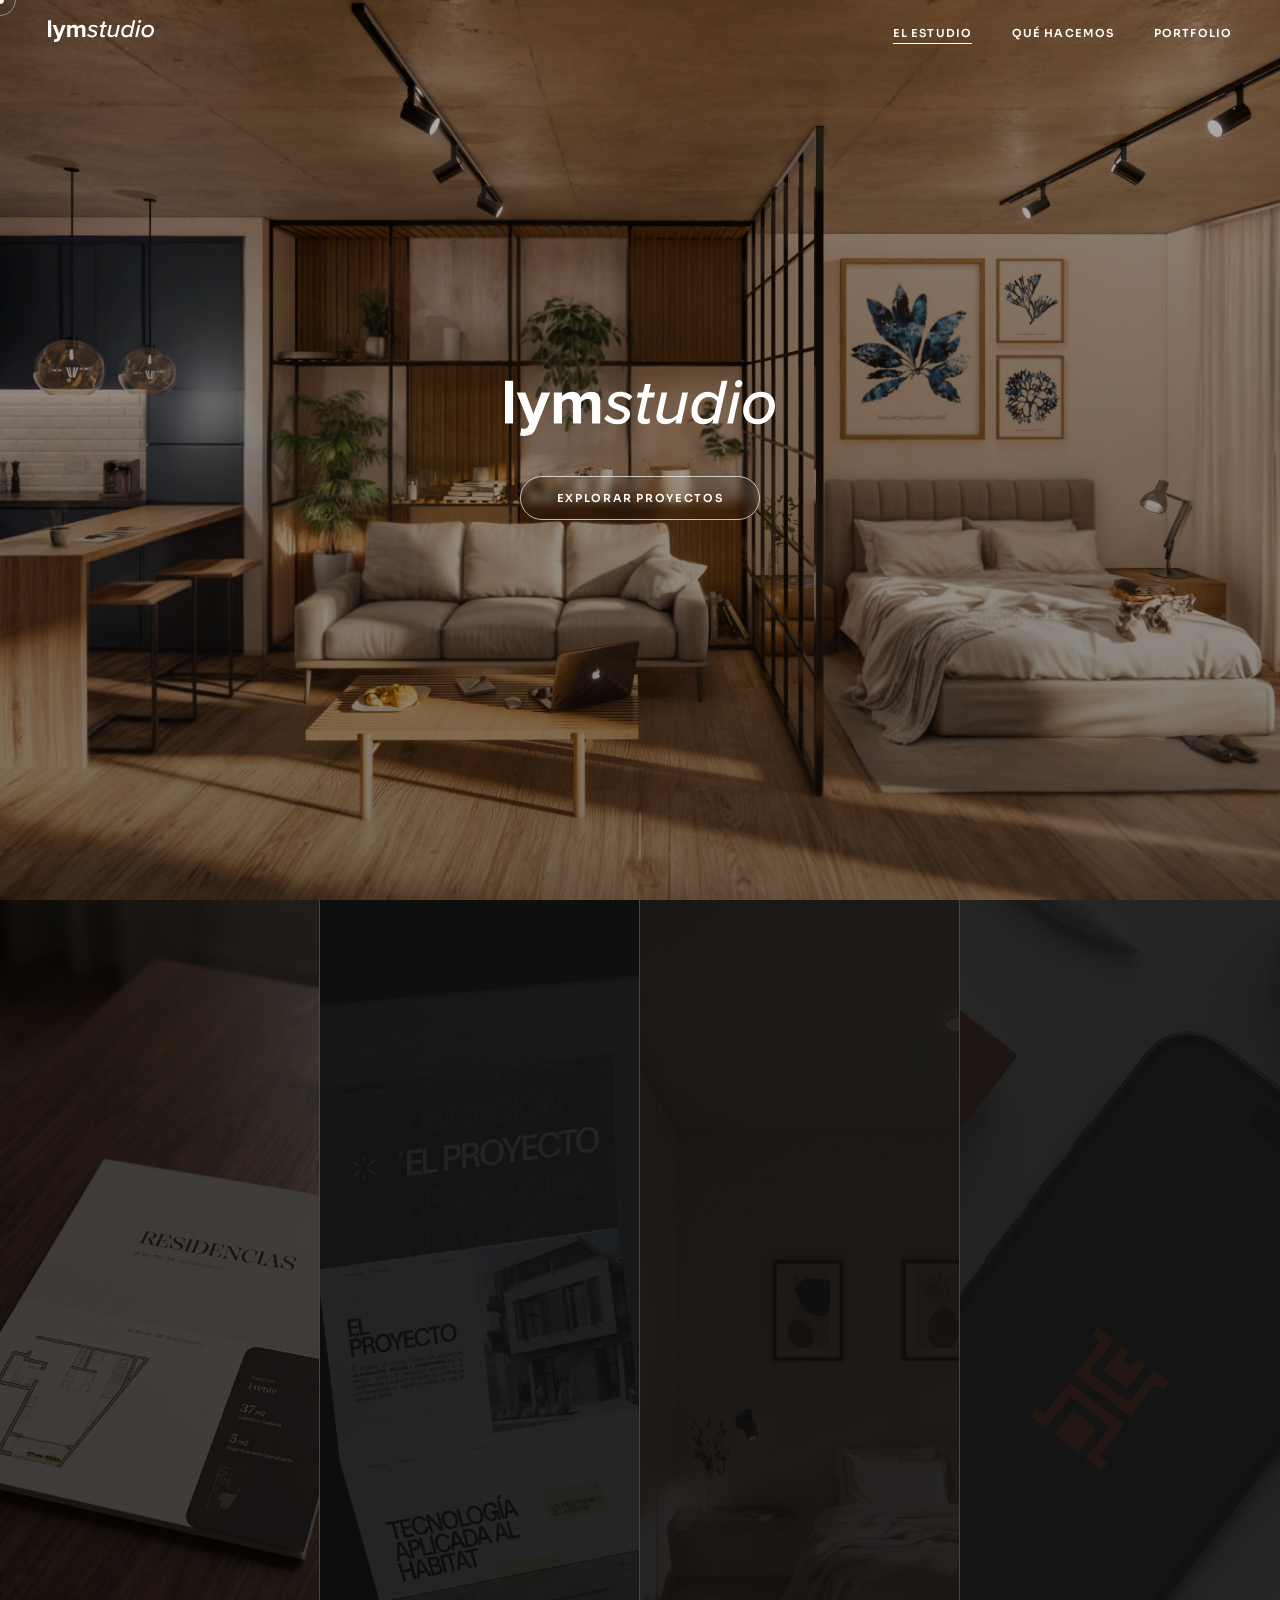
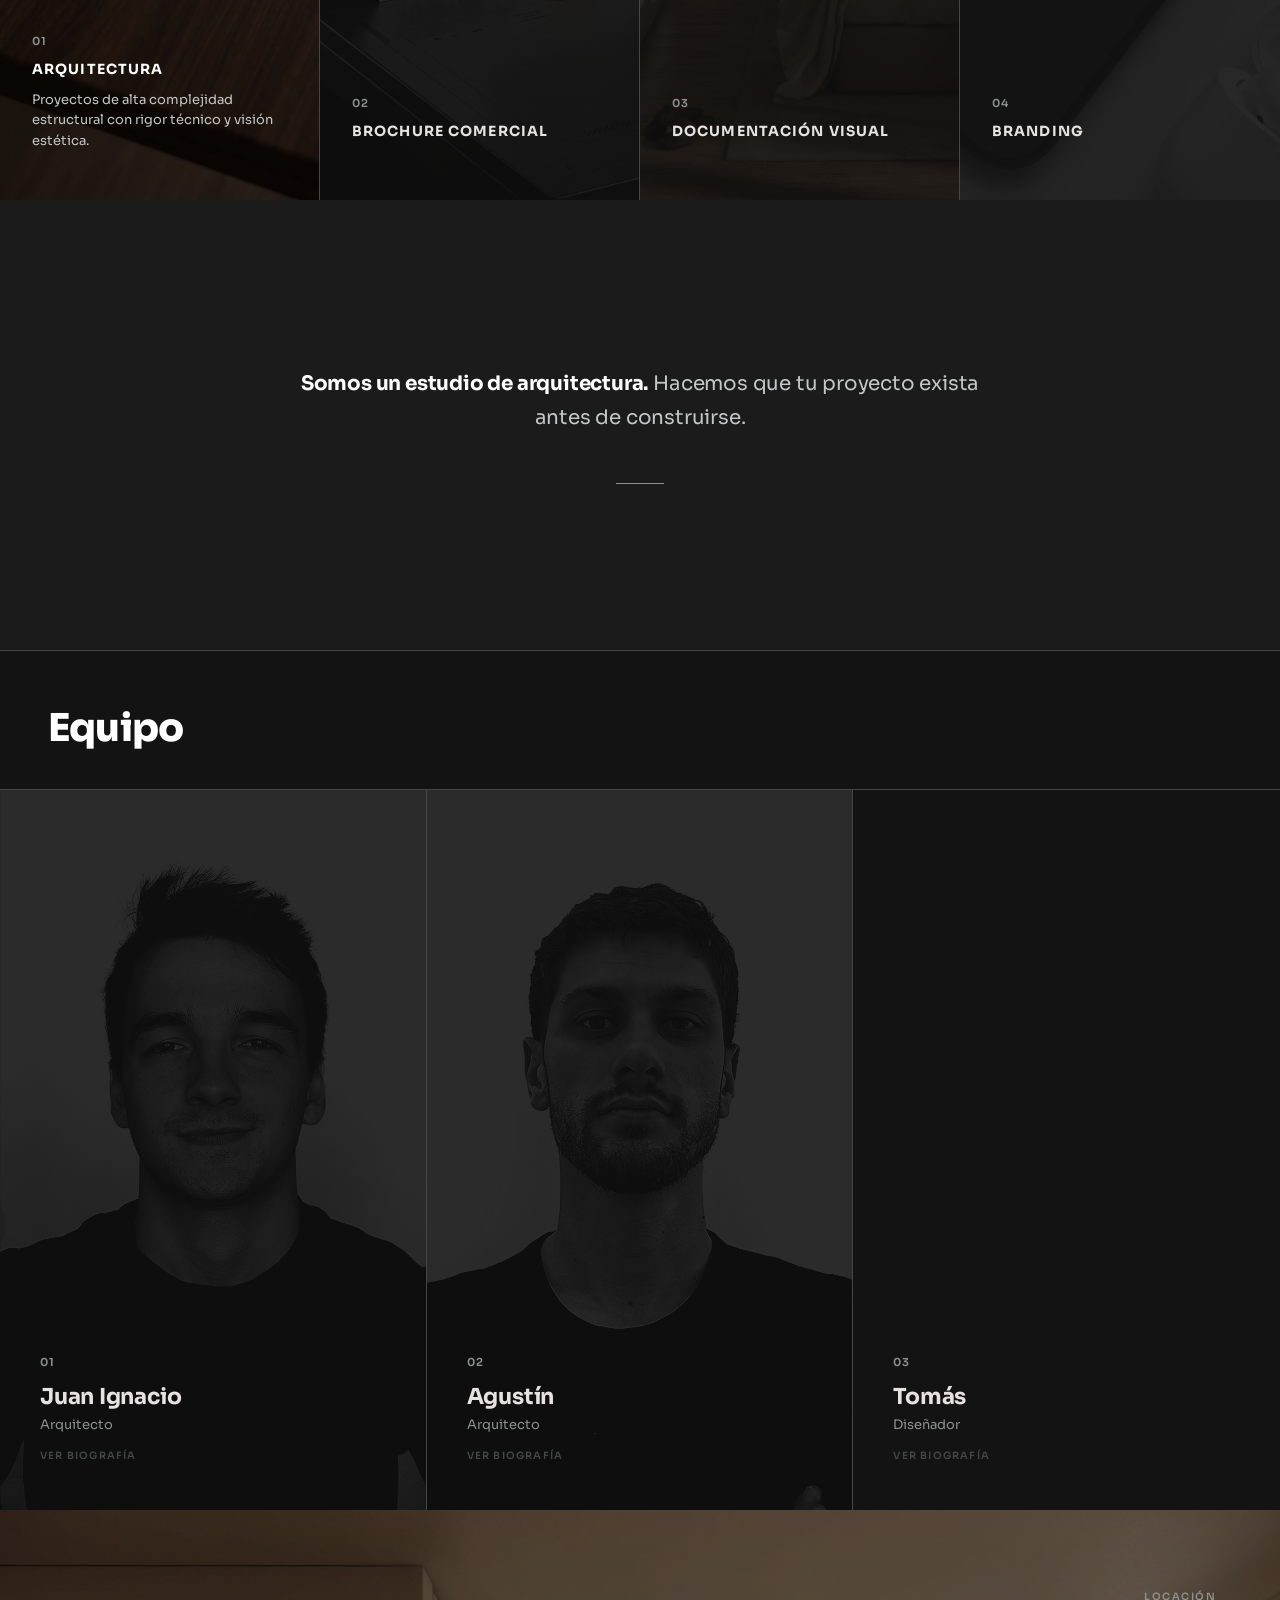
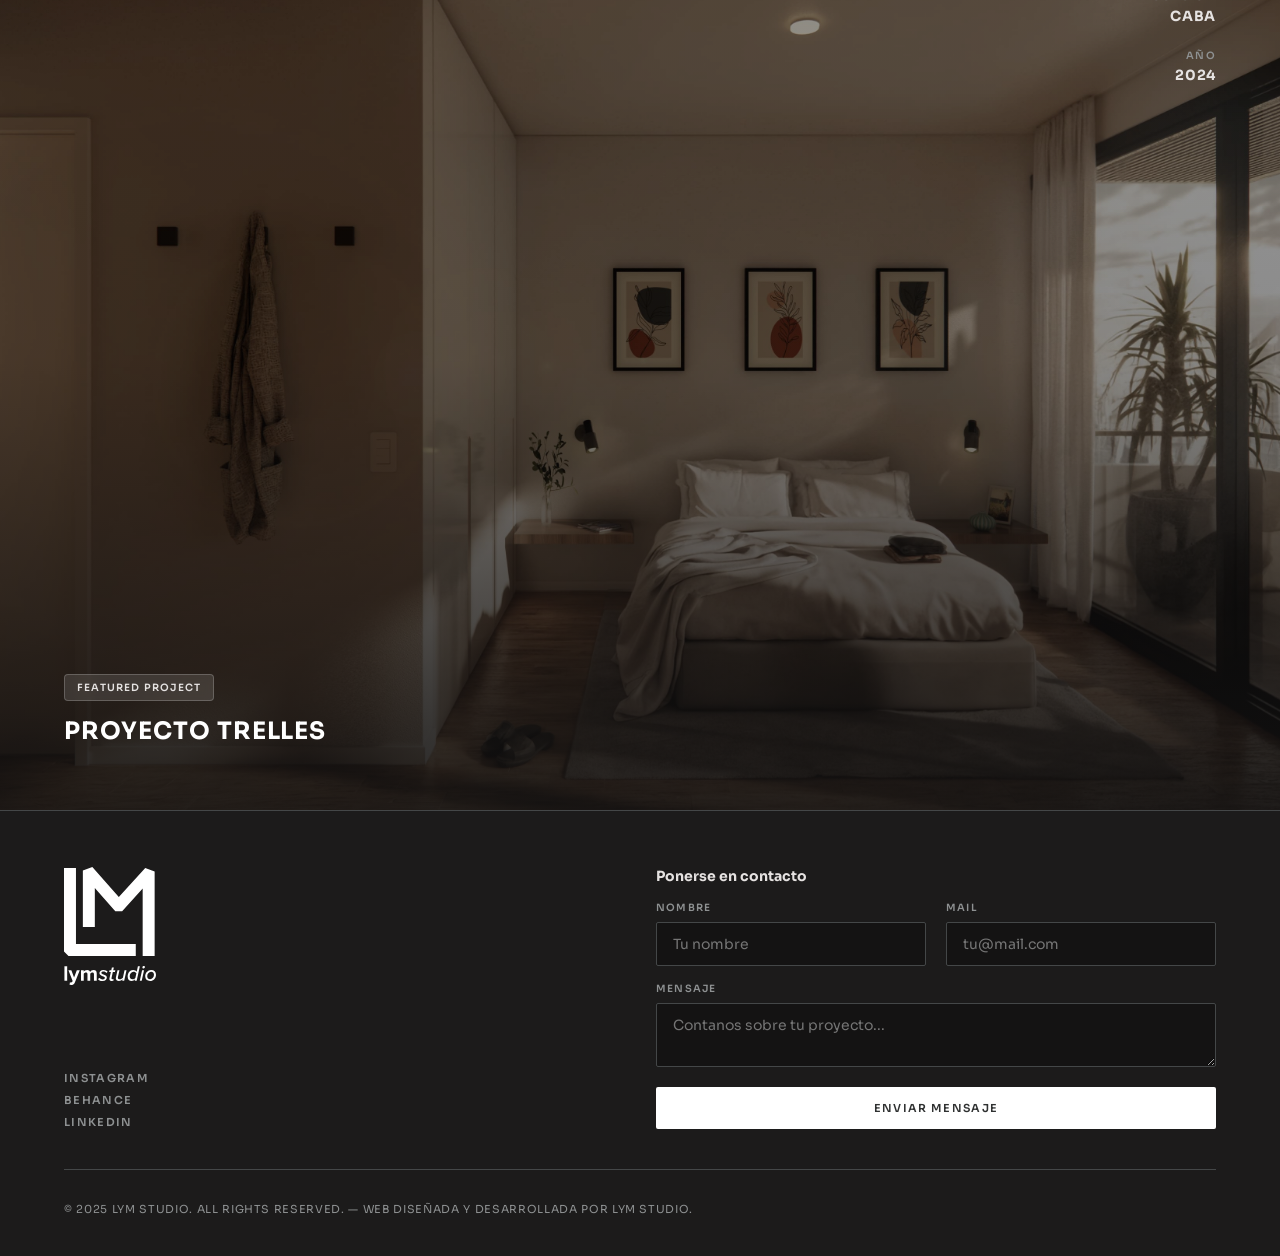
==== index.html @ ad41fbe5 "Update project naming, copy, and footer layout - Rename project slugs to match final names: nordelta" ====
<!DOCTYPE html>
<html lang="es">
<head>
<meta charset="UTF-8">
<meta name="viewport" content="width=device-width, initial-scale=1.0">
<title>STUDIO — Arquitectura con Precisión Técnica</title>
<link rel="preconnect" href="https://fonts.googleapis.com">
<link rel="preconnect" href="https://fonts.gstatic.com" crossorigin>
<link href="https://fonts.googleapis.com/css2?family=Sora:wght@400;600;700;800&display=swap" rel="stylesheet">
<style>
  *, *::before, *::after { margin: 0; padding: 0; box-sizing: border-box; }

  :root {
    --surface: #141313;
    --surface-dim: #141313;
    --surface-container-low: #1c1b1b;
    --surface-container: #201f1f;
    --surface-container-high: #2a2a2a;
    --surface-bright: #3a3939;
    --on-surface: #e5e2e1;
    --on-surface-variant: #c4c7c8;
    --outline: #8e9192;
    --outline-variant: #444748;
    --primary: #ffffff;
    --on-primary: #2f3131;
    --secondary: #c7c6c6;
    --background: #141313;
  }

  html { scroll-behavior: smooth; }

  body {
    font-family: 'Sora', sans-serif;
    background: var(--background);
    color: var(--on-surface);
    overflow-x: hidden;
    cursor: none;
  }

  /* Custom cursor */
  .cursor {
    position: fixed;
    width: 8px;
    height: 8px;
    background: var(--primary);
    border-radius: 50%;
    pointer-events: none;
    z-index: 9999;
    transition: transform 0.1s ease;
    transform: translate(-50%, -50%);
  }
  .cursor-ring {
    position: fixed;
    width: 32px;
    height: 32px;
    border: 1px solid rgba(255,255,255,0.4);
    border-radius: 50%;
    pointer-events: none;
    z-index: 9998;
    transition: transform 0.15s ease, width 0.2s ease, height 0.2s ease, opacity 0.2s ease;
    transform: translate(-50%, -50%);
  }
  body:hover .cursor { opacity: 1; }

  /* ── NAV ── */
  nav {
    position: fixed;
    top: 0; left: 0; right: 0;
    z-index: 100;
    display: flex;
    align-items: center;
    justify-content: space-between;
    padding: 20px 48px;
    border-bottom: 1px solid rgba(20, 19, 19, 0);
    background: rgba(255, 255, 255, 0);
    backdrop-filter: blur(0px);
    -webkit-backdrop-filter: blur(0px);
    transition: background 0.4s ease, border-color 0.4s ease, backdrop-filter 0.4s ease;
  }

  nav.scrolled {
    background: rgba(255, 255, 255, 0.96);
    border-bottom: 1px solid rgba(20, 19, 19, 0.08);
    backdrop-filter: blur(12px);
    -webkit-backdrop-filter: blur(12px);
  }

  .nav-logo {
    font-size: 14px;
    font-weight: 800;
    letter-spacing: 0.06em;
    color: #ffffff;
    text-decoration: none;
  }

  .nav-logo-img { filter: brightness(0) invert(1); transition: filter 0.4s ease; }
  nav.scrolled .nav-logo-img { filter: brightness(0); }

  .nav-links {
    display: flex;
    gap: 40px;
    list-style: none;
    margin-left: auto;
  }

  .nav-links a {
    font-size: 11px;
    font-weight: 600;
    letter-spacing: 0.1em;
    text-transform: uppercase;
    color: #ffffff;
    text-decoration: none;
    transition: color 0.4s ease;
    position: relative;
  }

  .nav-links a.active { color: #ffffff; }
  .nav-links a.active::after {
    content: '';
    position: absolute;
    bottom: -4px; left: 0; right: 0;
    height: 1px;
    background: #ffffff;
  }
  .nav-links a:hover { opacity: 0.7; }

  nav.scrolled .nav-links a { color: #141313; }
  nav.scrolled .nav-links a.active::after { background: #141313; }

  .nav-cta {
    font-size: 11px;
    font-weight: 600;
    letter-spacing: 0.1em;
    text-transform: uppercase;
    color: #141313;
    border: 1px solid #141313;
    padding: 10px 20px;
    border-radius: 4px;
    text-decoration: none;
    transition: background 0.2s, color 0.2s;
  }
  .nav-cta:hover { background: #141313; color: #ffffff; }

  /* ── SECTION BASE ── */
  section { min-height: 100vh; position: relative; }

  /* ── HERO ── */
  #hero {
    display: flex;
    align-items: center;
    justify-content: center;
    overflow: hidden;
  }

  .hero-carousel {
    position: absolute;
    inset: 0;
  }

  .hero-slide {
    position: absolute;
    inset: 0;
    background-size: cover;
    background-position: center top;
    filter: brightness(0.75);
    opacity: 0;
    transition: opacity 1.5s ease;
  }

  .hero-slide.active { opacity: 1; }

  .hero-overlay {
    position: absolute;
    inset: 0;
    background: linear-gradient(to bottom, rgba(20,19,19,0.05) 0%, rgba(20,19,19,0.35) 100%);
  }

  .hero-content {
    position: relative;
    z-index: 2;
    text-align: center;
    display: flex;
    flex-direction: column;
    align-items: center;
    gap: 40px;
    opacity: 0;
    transform: translateY(24px);
    transition: opacity 0.9s ease 0.3s, transform 0.9s ease 0.3s;
  }

  #hero.loaded .hero-content { opacity: 1; transform: translateY(0); }

  .hero-logo {
    height: 56px;
    width: auto;
    filter: brightness(0) invert(1);
  }

  .hero-cta {
    display: inline-block;
    font-size: 11px;
    font-weight: 600;
    letter-spacing: 0.15em;
    text-transform: uppercase;
    color: var(--primary);
    background: transparent;
    border: 1px solid rgba(255,255,255,0.7);
    padding: 14px 36px;
    border-radius: 9999px;
    text-decoration: none;
    transition: background 0.25s ease, border-color 0.25s ease, color 0.25s ease;
    backdrop-filter: blur(4px);
  }
  .hero-cta:hover {
    background: rgba(255,255,255,0.15);
    border-color: rgba(255,255,255,1);
  }

  .hero-scroll {
    position: absolute;
    bottom: 40px;
    left: 50%;
    transform: translateX(-50%);
    display: flex;
    flex-direction: column;
    align-items: center;
    gap: 8px;
    z-index: 2;
  }

  .hero-scroll-line {
    width: 1px;
    height: 48px;
    background: rgba(255,255,255,0.3);
    position: relative;
    overflow: hidden;
  }
  .hero-scroll-line::after {
    content: '';
    position: absolute;
    top: -100%;
    left: 0;
    width: 100%;
    height: 100%;
    background: var(--primary);
    animation: scrollLine 2s ease infinite;
  }
  @keyframes scrollLine {
    0% { top: -100%; }
    100% { top: 100%; }
  }

  /* ── MANIFESTO ── */
  #manifesto {
    display: flex;
    flex-direction: column;
    align-items: center;
    justify-content: center;
    padding: 120px 64px;
    background: var(--surface-container-low);
  }

  .manifesto-inner {
    max-width: 720px;
    text-align: center;
  }

  .manifesto-text {
    font-size: clamp(16px, 1.8vw, 20px);
    font-weight: 400;
    line-height: 1.7;
    letter-spacing: -0.01em;
  }

  .manifesto-text strong {
    color: var(--primary);
    font-weight: 700;
  }

  .manifesto-text .secondary {
    color: var(--on-surface-variant);
  }

  .manifesto-divider {
    width: 48px;
    height: 1px;
    background: var(--outline);
    margin: 48px auto 0;
    opacity: 0.4;
  }

  /* ── SERVICES ── */
  #services {
    display: grid;
    grid-template-columns: repeat(4, 1fr);
    min-height: 100vh;
  }

  .service-col {
    position: relative;
    border-right: 1px solid var(--outline-variant);
    overflow: hidden;
    cursor: pointer;
    transition: flex 0.4s ease;
  }
  .service-col:last-child { border-right: none; }

  .service-bg {
    position: absolute;
    inset: 0;
    background-size: cover;
    background-position: center;
    opacity: 0.3;
    transition: opacity 0.5s ease;
    filter: brightness(0.35);
  }

  .service-col.active .service-bg { opacity: 0.85; }
  .service-col:hover .service-bg { opacity: 0.85; filter: brightness(0.6); }

  .service-content {
    position: relative;
    z-index: 2;
    padding: 48px 32px;
    height: 100%;
    display: flex;
    flex-direction: column;
    justify-content: flex-end;
  }

  .service-num {
    font-size: 11px;
    font-weight: 600;
    letter-spacing: 0.1em;
    color: var(--outline);
    margin-bottom: 12px;
  }

  .service-name {
    font-size: 14px;
    font-weight: 700;
    letter-spacing: 0.08em;
    text-transform: uppercase;
    color: var(--on-surface);
  }

  .service-desc {
    font-size: 13px;
    font-weight: 400;
    line-height: 1.6;
    color: var(--on-surface-variant);
    margin-top: 12px;
    max-height: 0;
    overflow: hidden;
    transition: max-height 0.4s ease, opacity 0.4s ease, margin-top 0.4s ease;
    opacity: 0;
  }

  .service-col.active .service-desc {
    max-height: 80px;
    opacity: 1;
  }

  .service-col.active .service-name { color: var(--primary); }

  /* ── FEATURED PROJECT ── */
  #featured {
    position: relative;
    overflow: hidden;
  }

  .featured-bg {
    position: absolute;
    inset: 0;
    background-image: url('imagenes/proyecto/trelles/gallery-01.jpg');
    background-size: cover;
    background-position: center;
    filter: brightness(0.6);
    transform: scale(1.02);
    transition: transform 0.6s ease;
  }

  #featured:hover .featured-bg { transform: scale(1); }

  .featured-overlay {
    position: absolute;
    inset: 0;
    background: linear-gradient(
      to top,
      rgba(20,19,19,0.85) 0%,
      rgba(20,19,19,0.1) 50%,
      transparent 100%
    );
  }

  .featured-content {
    position: relative;
    z-index: 2;
    height: 100vh;
    display: flex;
    flex-direction: column;
    justify-content: flex-end;
    padding: 64px;
  }

  .featured-meta-top {
    position: absolute;
    top: 80px;
    right: 64px;
    text-align: right;
    display: flex;
    flex-direction: column;
    gap: 24px;
  }

  .featured-meta-group { display: flex; flex-direction: column; gap: 4px; }

  .meta-label {
    font-size: 10px;
    font-weight: 600;
    letter-spacing: 0.15em;
    text-transform: uppercase;
    color: var(--outline);
  }

  .meta-value {
    font-size: 14px;
    font-weight: 700;
    letter-spacing: 0.05em;
    color: var(--on-surface);
  }

  .featured-bottom {
    display: flex;
    flex-direction: column;
    gap: 16px;
    max-width: 560px;
  }

  .featured-badge {
    display: inline-block;
    font-size: 10px;
    font-weight: 600;
    letter-spacing: 0.12em;
    text-transform: uppercase;
    color: var(--on-surface);
    background: rgba(255,255,255,0.12);
    border: 1px solid rgba(255,255,255,0.2);
    padding: 6px 12px;
    border-radius: 4px;
    width: fit-content;
    backdrop-filter: blur(4px);
  }

  .featured-title {
    font-size: clamp(18px, 2vw, 24px);
    font-weight: 700;
    letter-spacing: 0.04em;
    text-transform: uppercase;
    color: var(--primary);
    line-height: 1.2;
  }

  .featured-description {
    font-size: 14px;
    font-weight: 400;
    line-height: 1.7;
    color: var(--on-surface-variant);
    max-width: 420px;
  }

  /* ── FOOTER ── */
  footer {
    background: var(--surface-container-low);
    padding: 56px 64px 40px;
    border-top: 1px solid var(--outline-variant);
  }

  .footer-top {
    display: flex;
    justify-content: space-between;
    align-items: stretch;
    margin-bottom: 40px;
  }

  .footer-brand { display: flex; flex-direction: column; justify-content: space-between; gap: 16px; }

  .footer-logo {
    font-size: 20px;
    font-weight: 800;
    letter-spacing: 0.06em;
    color: var(--primary);
  }

  .footer-tagline {
    font-size: 13px;
    font-weight: 400;
    line-height: 1.6;
    color: var(--on-surface-variant);
    max-width: 320px;
  }

  .footer-connect { display: flex; flex-direction: column; gap: 12px; text-align: right; }

  .footer-connect-label {
    font-size: 14px;
    font-weight: 700;
    color: var(--on-surface);
    margin-bottom: 4px;
  }

  .footer-social-link {
    font-size: 11px;
    font-weight: 600;
    letter-spacing: 0.12em;
    text-transform: uppercase;
    color: var(--outline);
    text-decoration: none;
    transition: color 0.2s;
  }
  .footer-social-link:hover { color: var(--primary); }

  .footer-bottom {
    display: flex;
    justify-content: space-between;
    align-items: center;
    padding-top: 32px;
    border-top: 1px solid var(--outline-variant);
  }

  .footer-copy {
    font-size: 11px;
    font-weight: 400;
    letter-spacing: 0.06em;
    color: var(--outline);
    text-transform: uppercase;
  }

  .footer-legal { display: flex; gap: 24px; }

  .footer-legal a {
    font-size: 11px;
    font-weight: 600;
    letter-spacing: 0.08em;
    text-transform: uppercase;
    color: var(--outline);
    text-decoration: none;
    transition: color 0.2s;
  }
  .footer-legal a:hover { color: var(--primary); }

  /* ── SCROLL ANIMATIONS ── */
  .reveal {
    opacity: 0;
    transform: translateY(32px);
    transition: opacity 0.8s ease, transform 0.8s ease;
  }
  .reveal.visible { opacity: 1; transform: translateY(0); }
  .reveal-delay-1 { transition-delay: 0.1s; }
  .reveal-delay-2 { transition-delay: 0.2s; }
  .reveal-delay-3 { transition-delay: 0.35s; }

  /* ── EQUIPO ── */
  #equipo {
    border-top: 1px solid var(--outline-variant);
    min-height: auto;
  }

  .equipo-header {
    padding: 56px 48px 40px;
    border-bottom: 1px solid var(--outline-variant);
    display: flex; align-items: flex-end; justify-content: space-between;
  }

  .equipo-header-label {
    font-size: 11px; font-weight: 600; letter-spacing: 0.15em;
    text-transform: uppercase; color: var(--outline); margin-bottom: 10px;
  }

  .equipo-header-title {
    font-size: clamp(24px, 3vw, 40px); font-weight: 800;
    letter-spacing: -0.02em; line-height: 1.1; color: var(--primary);
  }

  .equipo-grid {
    display: grid;
    grid-template-columns: repeat(3, 1fr);
    min-height: 80vh;
  }

  .equipo-col {
    position: relative;
    border-right: 1px solid var(--outline-variant);
    overflow: hidden;
    cursor: pointer;
  }
  .equipo-col:last-child { border-right: none; }

  .equipo-bg {
    position: absolute; inset: 0;
    background-size: cover; background-position: center top;
    opacity: 0.25;
    transition: opacity 0.5s ease, transform 0.6s ease;
    transform: scale(1.04);
    filter: brightness(0.45);
  }

  .equipo-col:hover .equipo-bg,
  .equipo-col.open .equipo-bg {
    opacity: 1;
    transform: scale(1);
    filter: brightness(0.75);
  }

  /* Panel deslizante de bio */
  .equipo-panel {
    position: absolute; inset: 0;
    z-index: 3;
    background: rgba(20,19,19,0.88);
    backdrop-filter: blur(6px);
    padding: 48px 40px;
    display: flex; flex-direction: column; justify-content: flex-end;
    transform: translateX(-100%);
    transition: transform 0.45s cubic-bezier(0.4, 0, 0.2, 1);
  }

  .equipo-col.open .equipo-panel { transform: translateX(0); }

  .equipo-bio {
    font-size: 13px; font-weight: 400; line-height: 1.75;
    color: var(--on-surface-variant); max-width: 280px;
    margin-top: 16px;
  }

  .equipo-panel-close {
    position: absolute; top: 28px; right: 28px;
    font-size: 18px; color: var(--outline);
    cursor: pointer; transition: color 0.2s;
    background: none; border: none; font-family: inherit;
    line-height: 1;
  }
  .equipo-panel-close:hover { color: var(--primary); }

  /* Contenido base visible */
  .equipo-content {
    position: relative; z-index: 2;
    padding: 48px 40px;
    height: 100%; min-height: 80vh;
    display: flex; flex-direction: column; justify-content: flex-end;
  }

  .equipo-num {
    font-size: 11px; font-weight: 600; letter-spacing: 0.1em;
    text-transform: uppercase; color: var(--outline); margin-bottom: 14px;
    transition: color 0.3s;
  }
  .equipo-col:hover .equipo-num,
  .equipo-col.open .equipo-num { color: var(--secondary); }

  .equipo-line {
    width: 0; height: 1px; background: var(--primary);
    margin-bottom: 20px; transition: width 0.4s ease;
  }
  .equipo-col:hover .equipo-line,
  .equipo-col.open .equipo-line { width: 32px; }

  .equipo-name {
    font-size: clamp(18px, 2vw, 22px); font-weight: 700;
    letter-spacing: -0.01em; color: var(--on-surface);
    transition: color 0.3s;
  }
  .equipo-col:hover .equipo-name,
  .equipo-col.open .equipo-name { color: var(--primary); }

  .equipo-role {
    font-size: 13px; font-weight: 400; color: var(--outline);
    margin-top: 6px; transition: color 0.3s;
  }

  .equipo-hint {
    font-size: 10px; font-weight: 600; letter-spacing: 0.12em;
    text-transform: uppercase; color: var(--outline-variant);
    margin-top: 16px; transition: opacity 0.3s;
  }
  .equipo-col:hover .equipo-hint { opacity: 0; }

  /* Manifesto height */
  #manifesto {
    min-height: 50vh !important;
    padding: 80px 64px;
  }

  /* FEATURED LINK */
  .featured-link-overlay {
    position: absolute; inset: 0; z-index: 3; display: block;
  }

  /* FOOTER CONTACT FORM */
  .footer-connect {
    text-align: left;
    width: 100%;
    max-width: 560px;
  }
  #contact-form { display: grid; grid-template-columns: 1fr 1fr; gap: 16px 20px; }
  .modal-field { display: flex; flex-direction: column; gap: 8px; }
  .modal-field-full { grid-column: 1 / -1; }
  .modal-label { font-size: 10px; font-weight: 600; letter-spacing: 0.12em; text-transform: uppercase; color: var(--outline); }
  .modal-input, .modal-textarea {
    background: var(--surface); border: 1px solid var(--outline-variant);
    border-radius: 2px; padding: 12px 16px;
    color: var(--primary); font-family: 'Sora', sans-serif; font-size: 14px;
    outline: none; transition: border-color 0.2s;
  }
  .modal-input:focus, .modal-textarea:focus { border-color: var(--outline); }
  .modal-textarea { resize: vertical; min-height: 64px; }
  .modal-submit {
    grid-column: 1 / -1;
    width: 100%; padding: 14px;
    background: var(--primary); color: var(--on-primary);
    border: none; border-radius: 2px;
    font-family: 'Sora', sans-serif; font-size: 11px; font-weight: 600;
    letter-spacing: 0.12em; text-transform: uppercase;
    cursor: pointer; transition: opacity 0.2s; margin-top: 4px;
  }
  .modal-submit:hover { opacity: 0.85; }
</style>
</head>
<body>

<div class="cursor" id="cursor"></div>
<div class="cursor-ring" id="cursor-ring"></div>

<!-- NAV -->
<nav>
  <a href="index.html" class="nav-logo"><img src="imagenes/general/lymstudio-logo.svg" alt="LYM Studio" class="nav-logo-img" style="height:22px; width:auto; display:block;"></a>
  <ul class="nav-links">
    <li><a href="index.html" class="active">El Estudio</a></li>
    <li><a href="servicios.html">Qué Hacemos</a></li>
    <li><a href="portfolio.html">Portfolio</a></li>
  </ul>
</nav>

<!-- BLOQUE 1: HERO -->
<section id="hero">
  <div class="hero-carousel">
    <div class="hero-slide active" style="background-image: url('imagenes/general/carrete-00.jpg');"></div>
    <div class="hero-slide" style="background-image: url('imagenes/general/carrete-01.jpg');"></div>
    <div class="hero-slide" style="background-image: url('imagenes/general/carrete-02.jpg');"></div>
    <div class="hero-slide" style="background-image: url('imagenes/general/carrete-03.jpg');"></div>
  </div>
  <div class="hero-overlay"></div>
  <div class="hero-content">
    <img src="imagenes/general/lymstudio-logo.svg" alt="LYM Studio" class="hero-logo">
    <a href="portfolio.html" class="hero-cta">Explorar Proyectos</a>
  </div>
  <div class="hero-scroll">
    <div class="hero-scroll-line"></div>
  </div>
</section>

<!-- BLOQUE 2: SERVICIOS -->
<section id="services">
  <div class="service-col active" data-service="0">
    <div class="service-bg" style="background-image: url('imagenes/general/arquitectura.jpg');"></div>
    <div class="service-content">
      <span class="service-num">01</span>
      <span class="service-name">Arquitectura</span>
      <p class="service-desc">Proyectos de alta complejidad estructural con rigor técnico y visión estética.</p>
    </div>
  </div>
  <div class="service-col" data-service="1">
    <div class="service-bg" style="background-image: url('imagenes/general/diseño.jpg');"></div>
    <div class="service-content">
      <span class="service-num">02</span>
      <span class="service-name">Brochure Comercial</span>
      <p class="service-desc">Conceptualización formal que integra función, estructura y experiencia espacial.</p>
    </div>
  </div>
  <div class="service-col" data-service="2">
    <div class="service-bg" style="background-image: url('imagenes/general/renders.jpg');"></div>
    <div class="service-content">
      <span class="service-num">03</span>
      <span class="service-name">Documentación Visual</span>
      <p class="service-desc">Visualizaciones fotorrealistas que comunican la esencia del proyecto antes de construirse.</p>
    </div>
  </div>
  <div class="service-col" data-service="3">
    <div class="service-bg" style="background-image: url('imagenes/general/branding.jpg');"></div>
    <div class="service-content">
      <span class="service-num">04</span>
      <span class="service-name">Branding</span>
      <p class="service-desc">Identidad visual integrada a la volumetría y el espacio arquitectónico.</p>
    </div>
  </div>
</section>

<!-- BLOQUE 3: MANIFESTO -->
<section id="manifesto">
  <div class="manifesto-inner">
    <p class="manifesto-text reveal">
      <strong>Somos un estudio de arquitectura.</strong>
      <span class="secondary"> Hacemos que tu proyecto exista antes de construirse.</span>
    </p>
    <div class="manifesto-divider reveal reveal-delay-1"></div>
  </div>
</section>

<!-- BLOQUE 4: EQUIPO -->
<section id="equipo">

  <div class="equipo-header">
    <div>
      <h2 class="equipo-header-title">Equipo</h2>
    </div>
  </div>

  <div class="equipo-grid">

    <div class="equipo-col" data-bio="Juan Ignacio es arquitecto egresado de la Universidad de Buenos Aires y cuenta con un MBA cursado en España. Es socio cofundador de LYM Studio, donde participa en la dirección del estudio con foco en gestión, estrategia y desarrollo de proyectos, especializándose en gestión, arquitectura y visualización para proyectos residenciales, comerciales e inmobiliarios. Trabajó en proyectos de distintas escalas en Argentina, Estados Unidos y Arabia Saudita, y participó en concursos internacionales de arquitectura en Corea del Sur y Grecia.">
      <div class="equipo-bg" style="background-image: url('imagenes/equipo/juan.jpg');"></div>
      <div class="equipo-content">
        <div class="equipo-line"></div>
        <span class="equipo-num">01</span>
        <p class="equipo-name">Juan Ignacio</p>
        <p class="equipo-role">Arquitecto</p>
        <p class="equipo-hint">Ver biografía</p>
      </div>
      <div class="equipo-panel">
        <button class="equipo-panel-close" aria-label="Cerrar">×</button>
        <div class="equipo-line"></div>
        <p class="equipo-name">Juan Ignacio</p>
        <p class="equipo-role">Arquitecto</p>
        <p class="equipo-bio">Juan Ignacio es arquitecto egresado de la Universidad de Buenos Aires y cuenta con un MBA cursado en España. Es socio cofundador de LYM Studio, donde participa en la dirección del estudio con foco en gestión, estrategia y desarrollo de proyectos, especializándose en gestión, arquitectura y visualización para proyectos residenciales, comerciales e inmobiliarios. Trabajó en proyectos de distintas escalas en Argentina, Estados Unidos y Arabia Saudita, y participó en concursos internacionales de arquitectura en Corea del Sur y Grecia.</p>
      </div>
    </div>

    <div class="equipo-col" data-bio="Arquitecto egresado de la Universidad de Buenos Aires. Es socio cofundador de LYM Studio, donde lidera el diseño, la dirección creativa y la documentación técnica de los proyectos. Especializado en arquitectura y visualización para proyectos residenciales de todas las escalas. Combina su práctica profesional con la docencia como ayudante de cátedra en el Taller Transversal de Diseño en la FADU UBA.">
      <div class="equipo-bg" style="background-image: url('imagenes/equipo/agustin.jpg');"></div>
      <div class="equipo-content">
        <div class="equipo-line"></div>
        <span class="equipo-num">02</span>
        <p class="equipo-name">Agustín</p>
        <p class="equipo-role">Arquitecto</p>
        <p class="equipo-hint">Ver biografía</p>
      </div>
      <div class="equipo-panel">
        <button class="equipo-panel-close" aria-label="Cerrar">×</button>
        <div class="equipo-line"></div>
        <p class="equipo-name">Agustín</p>
        <p class="equipo-role">Arquitecto</p>
        <p class="equipo-bio">Arquitecto egresado de la Universidad de Buenos Aires. Es socio cofundador de LYM Studio, donde lidera el diseño, la dirección creativa y la documentación técnica de los proyectos. Especializado en arquitectura y visualización para proyectos residenciales de todas las escalas. Combina su práctica profesional con la docencia como ayudante de cátedra en el Taller Transversal de Diseño en la FADU UBA.</p>
      </div>
    </div>

    <div class="equipo-col" data-bio="Tomás es diseñador gráfico especializado en identidad visual para proyectos arquitectónicos y desarrollos inmobiliarios. Dirige el área de branding y comunicación del estudio, desde el naming hasta el brochure final.">
      <div class="equipo-bg" style="background-image: url('imagenes/equipo/tomas.jpg');"></div>
      <div class="equipo-content">
        <div class="equipo-line"></div>
        <span class="equipo-num">03</span>
        <p class="equipo-name">Tomás</p>
        <p class="equipo-role">Diseñador</p>
        <p class="equipo-hint">Ver biografía</p>
      </div>
      <div class="equipo-panel">
        <button class="equipo-panel-close" aria-label="Cerrar">×</button>
        <div class="equipo-line"></div>
        <p class="equipo-name">Tomás</p>
        <p class="equipo-role">Diseñador</p>
        <p class="equipo-bio">Tomás es diseñador gráfico especializado en identidad visual para proyectos arquitectónicos y desarrollos inmobiliarios. Dirige el área de branding y comunicación del estudio, desde el naming hasta el brochure final.</p>
      </div>
    </div>

  </div>

</section>

<!-- BLOQUE 5: FEATURED PROJECT -->
<section id="featured">
  <a href="proyecto.html?id=trelles" class="featured-link-overlay" aria-label="Ver proyecto Trelles"></a>
  <div class="featured-bg"></div>
  <div class="featured-overlay"></div>
  <div class="featured-content">
    <div class="featured-meta-top reveal">
      <div class="featured-meta-group">
        <span class="meta-label">Locación</span>
        <span class="meta-value">CABA</span>
      </div>
<div class="featured-meta-group">
        <span class="meta-label">Año</span>
        <span class="meta-value">2024</span>
      </div>
    </div>
    <div class="featured-bottom">
      <span class="featured-badge reveal">Featured Project</span>
      <h2 class="featured-title reveal reveal-delay-1">Proyecto Trelles</h2>
    </div>
  </div>
</section>

<!-- FOOTER -->
<footer>
  <div class="footer-top">
    <div class="footer-brand">
      <div class="footer-logo"><img src="imagenes/general/iso-logo.svg" alt="LYM Studio" style="height:118px; width:auto; filter:brightness(0) invert(1); display:block;"></div>
      <div style="display:flex; flex-direction:column; gap:8px; margin-top:4px;">
        <a href="https://www.instagram.com/lymstudio.ar/" target="_blank" class="footer-social-link">Instagram</a>
        <a href="https://www.behance.net/lymstudio" target="_blank" class="footer-social-link">Behance</a>
        <a href="https://www.linkedin.com/company/lymstudio" target="_blank" class="footer-social-link">LinkedIn</a>
      </div>
    </div>
    <div class="footer-connect">
      <p class="footer-connect-label">Ponerse en contacto</p>
      <form id="contact-form" onsubmit="submitContactForm(event)">
        <div class="modal-field">
          <label class="modal-label" for="c-nombre">Nombre</label>
          <input class="modal-input" id="c-nombre" type="text" placeholder="Tu nombre" required>
        </div>
        <div class="modal-field">
          <label class="modal-label" for="c-mail">Mail</label>
          <input class="modal-input" id="c-mail" type="email" placeholder="tu@mail.com" required>
        </div>
        <div class="modal-field modal-field-full">
          <label class="modal-label" for="c-mensaje">Mensaje</label>
          <textarea class="modal-textarea" id="c-mensaje" placeholder="Contanos sobre tu proyecto..." required></textarea>
        </div>
        <button class="modal-submit" type="submit">Enviar mensaje</button>
      </form>
      <div class="modal-success" id="contact-success" style="display:none;">
        <p style="color:var(--on-surface-variant); font-size:14px; padding:12px 0;">¡Gracias! Tu mensaje fue enviado correctamente.</p>
      </div>
    </div>
  </div>
  <div class="footer-bottom">
    <span class="footer-copy">© 2025 LYM Studio. All Rights Reserved. — Web diseñada y desarrollada por LYM Studio.</span>
  </div>
</footer>

<script>
  // Custom cursor
  const cursor = document.getElementById('cursor');
  const ring = document.getElementById('cursor-ring');
  let mx = 0, my = 0, rx = 0, ry = 0;
  document.addEventListener('mousemove', e => {
    mx = e.clientX; my = e.clientY;
    cursor.style.left = mx + 'px';
    cursor.style.top = my + 'px';
  });
  function animateRing() {
    rx += (mx - rx) * 0.12;
    ry += (my - ry) * 0.12;
    ring.style.left = rx + 'px';
    ring.style.top = ry + 'px';
    requestAnimationFrame(animateRing);
  }
  animateRing();

  document.querySelectorAll('a, button, .service-col').forEach(el => {
    el.addEventListener('mouseenter', () => {
      ring.style.width = '48px';
      ring.style.height = '48px';
      ring.style.opacity = '0.6';
    });
    el.addEventListener('mouseleave', () => {
      ring.style.width = '32px';
      ring.style.height = '32px';
      ring.style.opacity = '1';
    });
  });

  // Hero load animation
  window.addEventListener('load', () => {
    document.getElementById('hero').classList.add('loaded');
  });

  // Hero carousel — fundido entre imágenes cada 4s
  const heroSlides = document.querySelectorAll('.hero-slide');
  let heroSlideIndex = 0;
  setInterval(() => {
    heroSlides[heroSlideIndex].classList.remove('active');
    heroSlideIndex = (heroSlideIndex + 1) % heroSlides.length;
    heroSlides[heroSlideIndex].classList.add('active');
  }, 4000);

  // Scroll reveal
  const reveals = document.querySelectorAll('.reveal');
  const observer = new IntersectionObserver((entries) => {
    entries.forEach(entry => {
      if (entry.isIntersecting) {
        entry.target.classList.add('visible');
      }
    });
  }, { threshold: 0.15 });
  reveals.forEach(el => observer.observe(el));

  // Services interaction
  const cols = document.querySelectorAll('.service-col');
  cols.forEach(col => {
    col.addEventListener('mouseenter', () => {
      cols.forEach(c => c.classList.remove('active'));
      col.classList.add('active');
    });
  });

  // Nav scroll — transparente sobre el hero, blanca al alejarse
  const nav = document.querySelector('nav');
  window.addEventListener('scroll', () => {
    if (window.scrollY > window.innerHeight * 0.7) {
      nav.classList.add('scrolled');
    } else {
      nav.classList.remove('scrolled');
    }
  });

  // Equipo panel — click abre, × cierra
  document.querySelectorAll('.equipo-col').forEach(col => {
    col.addEventListener('click', (e) => {
      // Si click en el botón cerrar
      if (e.target.classList.contains('equipo-panel-close')) {
        col.classList.remove('open');
        return;
      }
      // Toggle panel
      const isOpen = col.classList.contains('open');
      document.querySelectorAll('.equipo-col').forEach(c => c.classList.remove('open'));
      if (!isOpen) col.classList.add('open');
    });
  });

  function submitContactForm(e) {
    e.preventDefault();
    const nombre = document.getElementById('c-nombre').value;
    const mail = document.getElementById('c-mail').value;
    const mensaje = document.getElementById('c-mensaje').value;
    const subject = encodeURIComponent('Contacto desde LYM Studio — ' + nombre);
    const body = encodeURIComponent('Nombre: ' + nombre + '\nMail: ' + mail + '\n\nMensaje:\n' + mensaje);
    window.open('mailto:info@lym-studio.com?subject=' + subject + '&body=' + body);
    document.getElementById('contact-form').style.display = 'none';
    document.getElementById('contact-success').style.display = 'block';
    setTimeout(() => {
      document.getElementById('contact-form').style.display = 'block';
      document.getElementById('contact-success').style.display = 'none';
      document.getElementById('contact-form').reset();
    }, 2500);
  }
</script>

</body>
</html>
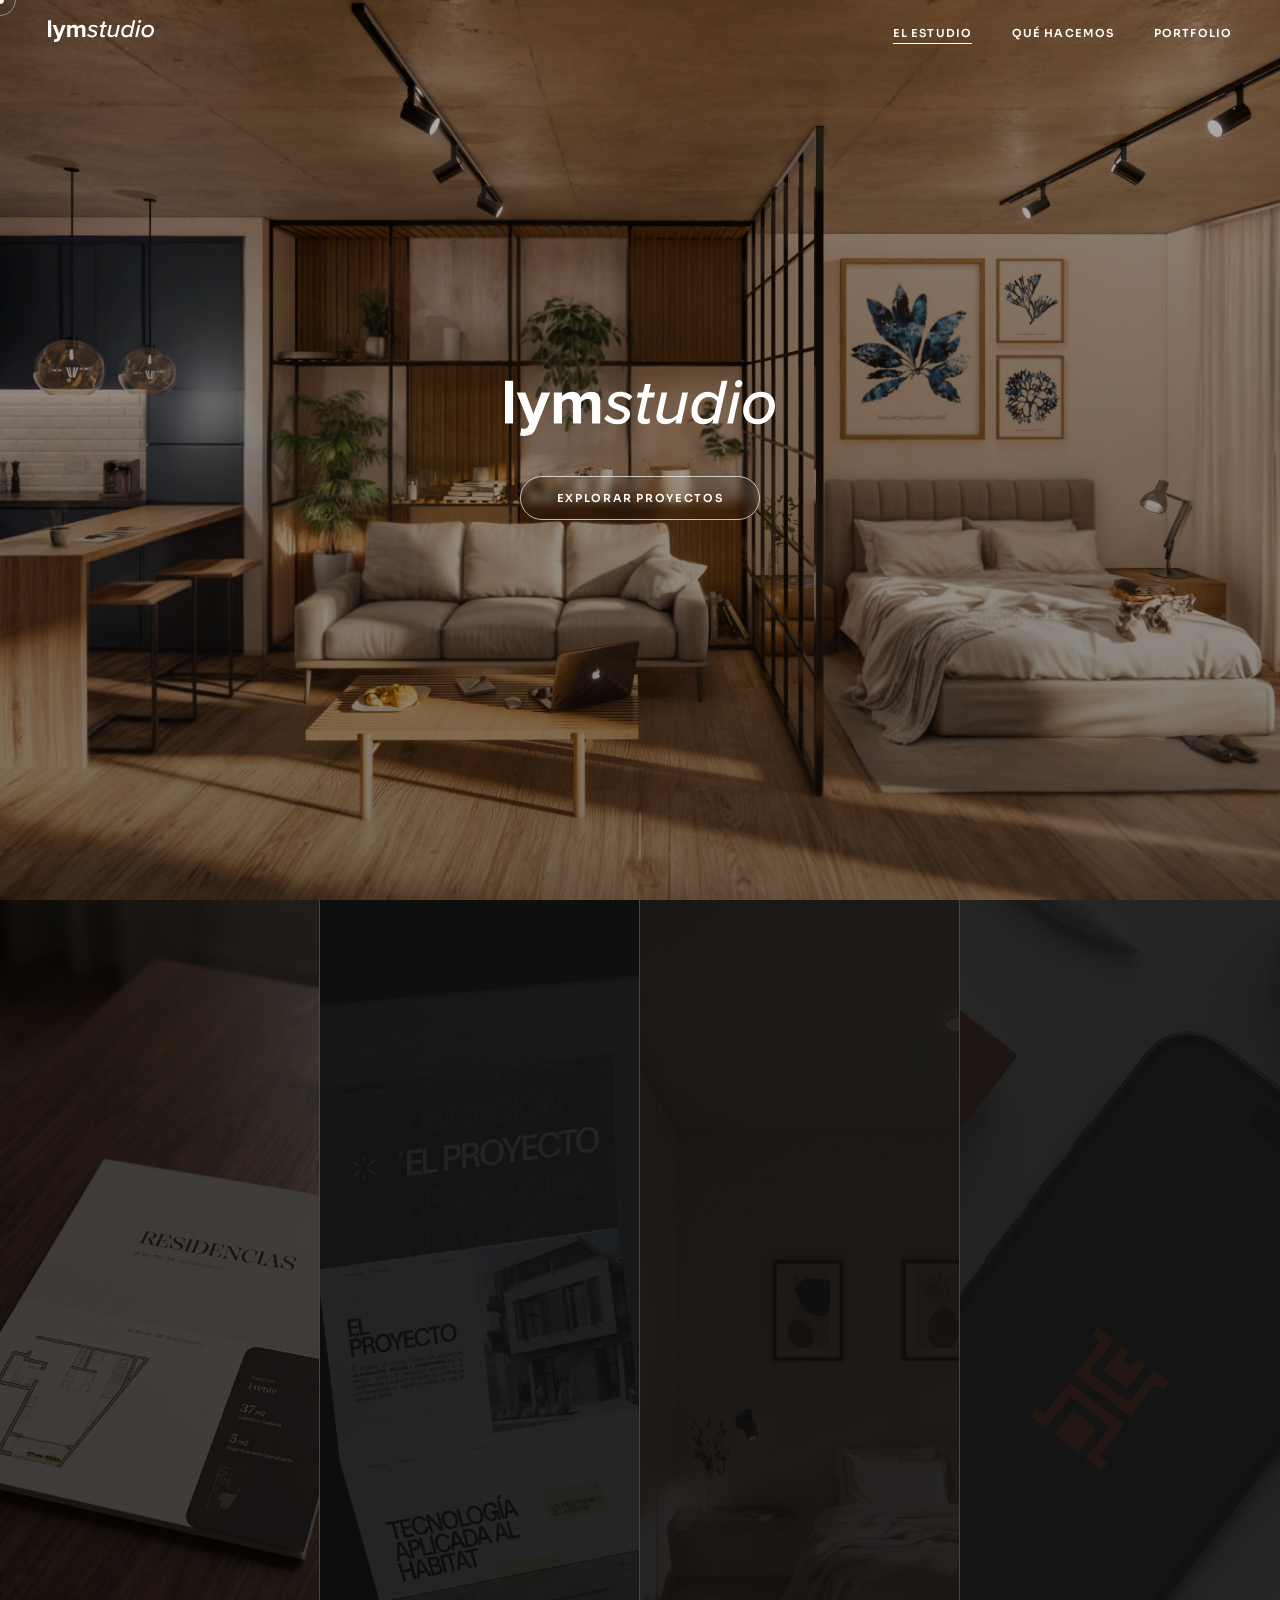
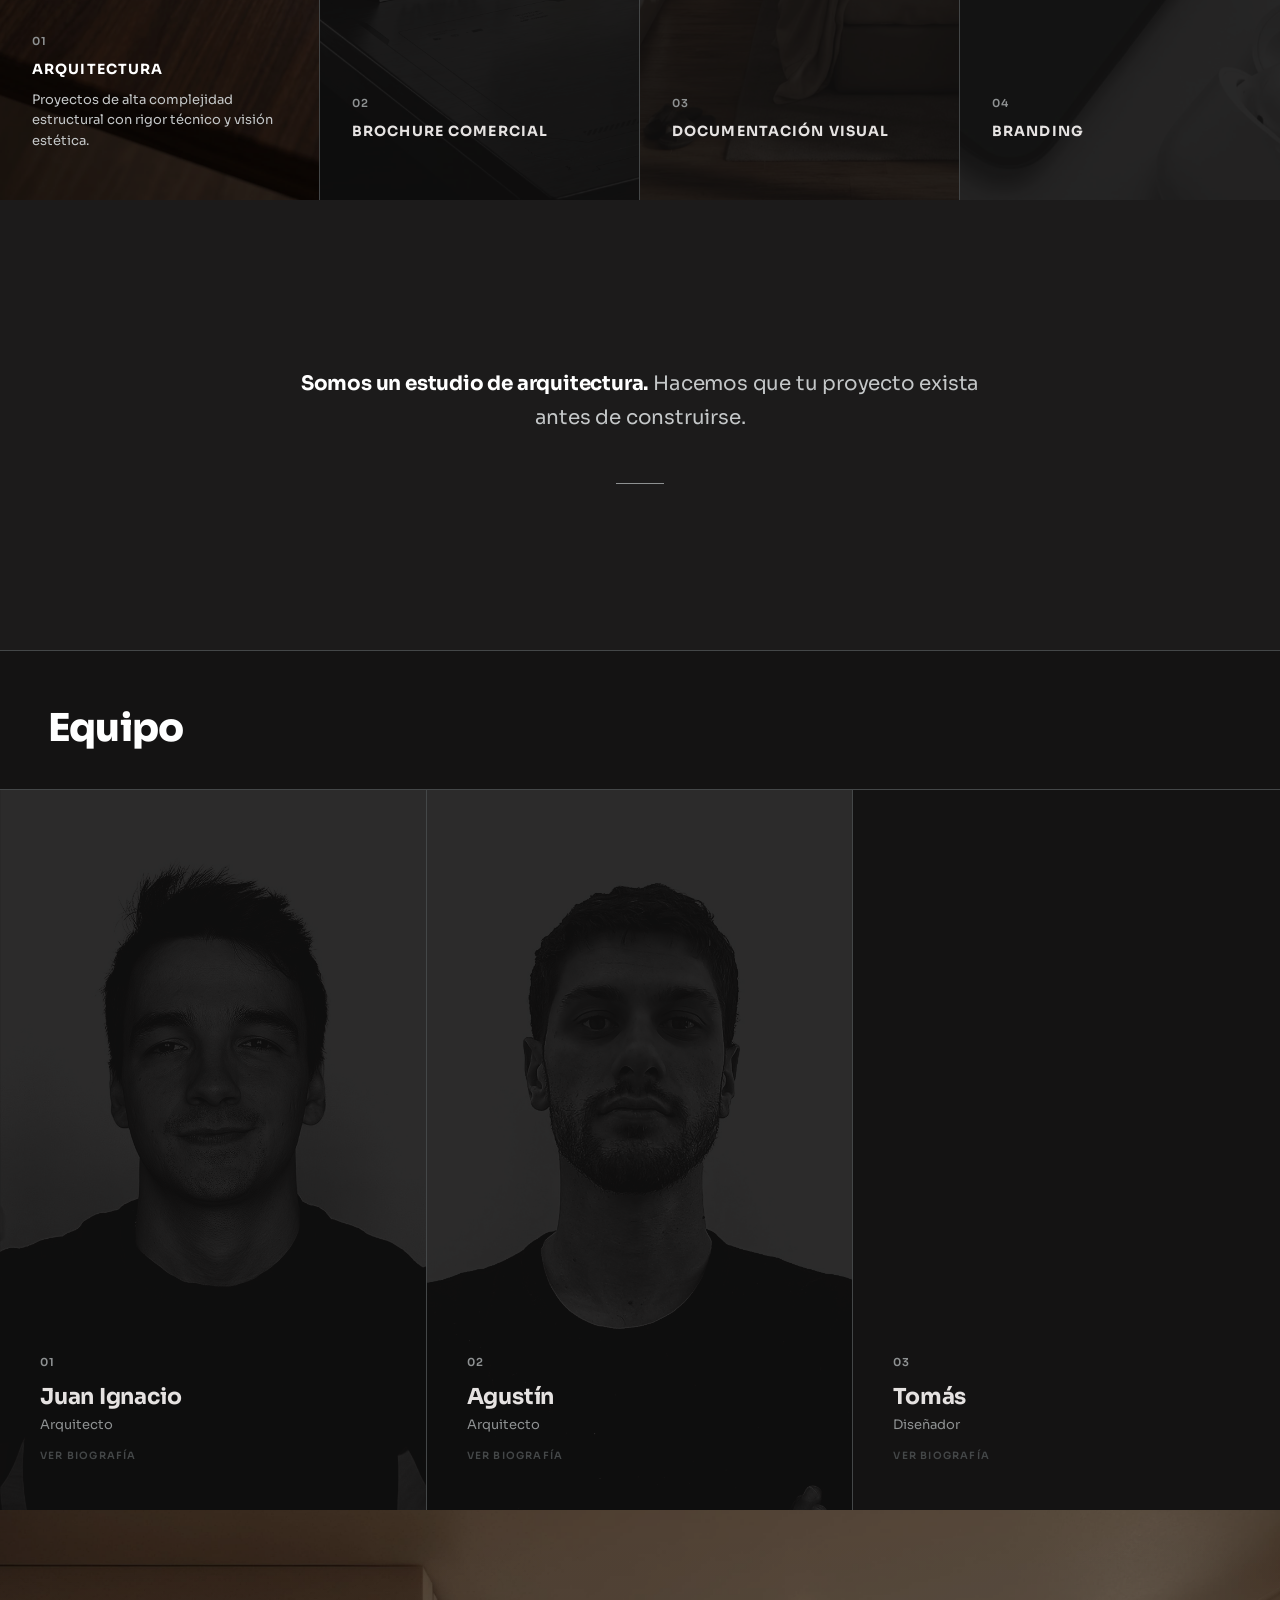
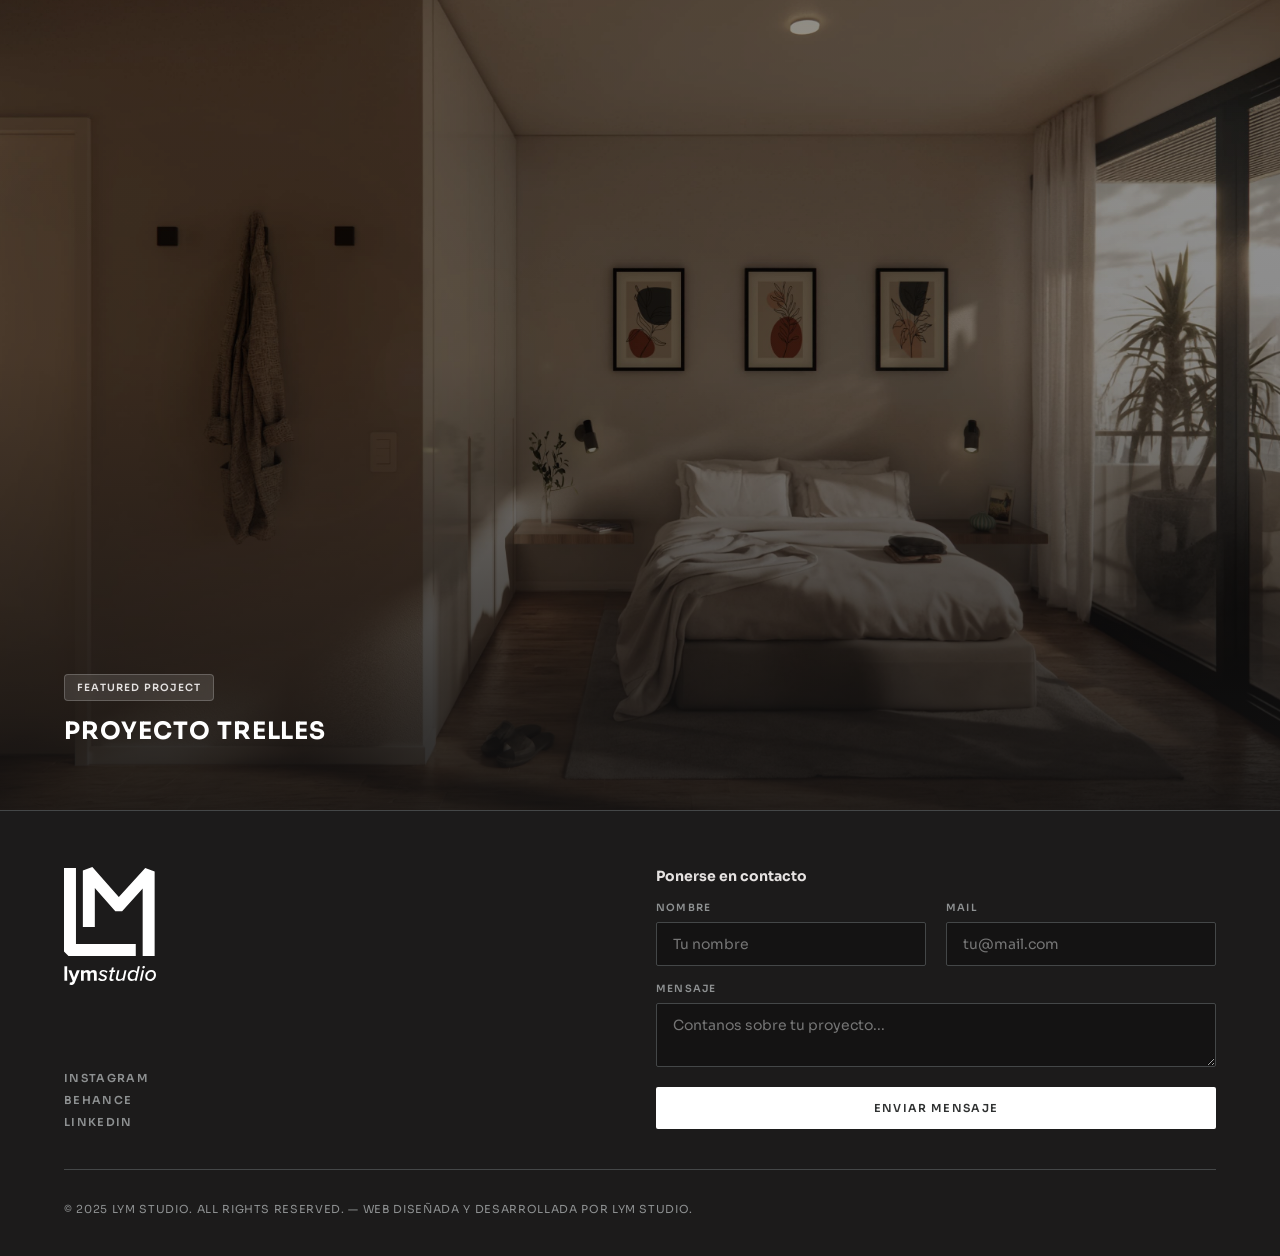
==== commit a2445503: "Send contact form via Netlify Forms instead of opening mail client Adds data-netlify="true" and the " ====
--- a/index.html
+++ b/index.html
@@ -3,7 +3,8 @@
 <head>
 <meta charset="UTF-8">
 <meta name="viewport" content="width=device-width, initial-scale=1.0">
-<title>STUDIO — Arquitectura con Precisión Técnica</title>
+<title>LYM Studio — Arquitectura con Precisión Técnica</title>
+<link rel="icon" type="image/svg+xml" href="imagenes/general/favicon.svg">
 <link rel="preconnect" href="https://fonts.googleapis.com">
 <link rel="preconnect" href="https://fonts.gstatic.com" crossorigin>
 <link href="https://fonts.googleapis.com/css2?family=Sora:wght@400;600;700;800&display=swap" rel="stylesheet">
@@ -141,6 +142,24 @@
   }
   .nav-cta:hover { background: #141313; color: #ffffff; }
 
+  .nav-toggle {
+    display: none;
+    background: none; border: none; padding: 0;
+    width: 26px; height: 18px; position: relative;
+    cursor: pointer; z-index: 101;
+  }
+  .nav-toggle span {
+    position: absolute; left: 0; right: 0; height: 2px;
+    background: #ffffff; transition: transform 0.3s ease, opacity 0.3s ease, background 0.3s ease;
+  }
+  .nav-toggle span:nth-child(1) { top: 0; }
+  .nav-toggle span:nth-child(2) { top: 8px; }
+  .nav-toggle span:nth-child(3) { top: 16px; }
+  nav.scrolled .nav-toggle span { background: #141313; }
+  .nav-toggle.active span:nth-child(1) { transform: translateY(8px) rotate(45deg); }
+  .nav-toggle.active span:nth-child(2) { opacity: 0; }
+  .nav-toggle.active span:nth-child(3) { transform: translateY(-8px) rotate(-45deg); }
+
   /* ── SECTION BASE ── */
   section { min-height: 100vh; position: relative; }
 
@@ -723,6 +742,57 @@
     cursor: pointer; transition: opacity 0.2s; margin-top: 4px;
   }
   .modal-submit:hover { opacity: 0.85; }
+
+  /* ══════════ MOBILE ══════════ */
+  @media (max-width: 860px) {
+    .cursor, .cursor-ring { display: none !important; }
+    body { cursor: auto; }
+    nav { padding: 16px 20px; }
+    .nav-toggle { display: block; }
+    .nav-links {
+      position: fixed; top: 0; right: 0; height: 100vh; width: min(75vw, 320px);
+      background: var(--surface-container-low);
+      flex-direction: column; align-items: flex-start; justify-content: center;
+      gap: 28px; margin-left: 0; padding: 0 40px;
+      transform: translateX(100%); transition: transform 0.4s ease;
+      box-shadow: -8px 0 24px rgba(0,0,0,0.3);
+    }
+    .nav-links.open { transform: translateX(0); }
+    .nav-links a, nav.scrolled .nav-links a { color: #ffffff !important; font-size: 15px; }
+
+    #hero { padding: 0 24px; text-align: center; }
+    .hero-content { gap: 28px; }
+    .hero-logo { height: 42px; }
+
+    #manifesto { padding: 72px 24px; min-height: auto !important; }
+
+    #services { grid-template-columns: 1fr; min-height: auto; }
+    .service-col { border-right: none; border-bottom: 1px solid var(--outline-variant); }
+    .service-col:last-child { border-bottom: none; }
+    .service-content { padding: 32px 24px; min-height: 160px; }
+    .service-desc { max-height: none !important; opacity: 1 !important; margin-top: 10px; }
+    .service-bg { opacity: 0.55 !important; }
+
+    .featured-content { padding: 32px 24px; }
+    .featured-meta-top { top: 32px; right: 24px; gap: 14px; }
+    .featured-bottom { max-width: 100%; }
+    .featured-description { max-width: 100%; }
+
+    #equipo { min-height: auto; }
+    .equipo-grid { grid-template-columns: 1fr; min-height: auto; }
+    .equipo-col { border-right: none; border-bottom: 1px solid var(--outline-variant); min-height: 380px; }
+    .equipo-col:last-child { border-bottom: none; }
+    .equipo-content { min-height: 380px; padding: 32px 24px; }
+    .equipo-panel { padding: 32px 24px; }
+    .equipo-header { padding: 40px 24px 28px; }
+
+    footer { padding: 40px 24px 32px; }
+    .footer-top { flex-direction: column; align-items: flex-start; gap: 32px; }
+    .footer-brand { justify-content: flex-start; }
+    .footer-connect { max-width: 100%; }
+    #contact-form { grid-template-columns: 1fr; }
+    .footer-bottom { flex-direction: column; align-items: flex-start; gap: 8px; }
+  }
 </style>
 </head>
 <body>
@@ -738,6 +808,7 @@
     <li><a href="servicios.html">Qué Hacemos</a></li>
     <li><a href="portfolio.html">Portfolio</a></li>
   </ul>
+  <button class="nav-toggle" id="nav-toggle" aria-label="Abrir menú"><span></span><span></span><span></span></button>
 </nav>
 
 <!-- BLOQUE 1: HERO -->
@@ -910,7 +981,8 @@
     </div>
     <div class="footer-connect">
       <p class="footer-connect-label">Ponerse en contacto</p>
-      <form id="contact-form" onsubmit="submitContactForm(event)">
+      <form id="contact-form" name="contact" method="POST" data-netlify="true" onsubmit="submitContactForm(event)">
+          <input type="hidden" name="form-name" value="contact">
         <div class="modal-field">
           <label class="modal-label" for="c-nombre">Nombre</label>
           <input class="modal-input" id="c-nombre" type="text" placeholder="Tu nombre" required>
@@ -1011,6 +1083,18 @@
     }
   });
 
+  // Mobile nav toggle
+  const navToggle = document.getElementById('nav-toggle');
+  const navLinksEl = document.querySelector('.nav-links');
+  navToggle.addEventListener('click', () => {
+    navToggle.classList.toggle('active');
+    navLinksEl.classList.toggle('open');
+  });
+  navLinksEl.querySelectorAll('a').forEach(a => a.addEventListener('click', () => {
+    navToggle.classList.remove('active');
+    navLinksEl.classList.remove('open');
+  }));
+
   // Equipo panel — click abre, × cierra
   document.querySelectorAll('.equipo-col').forEach(col => {
     col.addEventListener('click', (e) => {
@@ -1028,19 +1112,25 @@
 
   function submitContactForm(e) {
     e.preventDefault();
-    const nombre = document.getElementById('c-nombre').value;
-    const mail = document.getElementById('c-mail').value;
-    const mensaje = document.getElementById('c-mensaje').value;
-    const subject = encodeURIComponent('Contacto desde LYM Studio — ' + nombre);
-    const body = encodeURIComponent('Nombre: ' + nombre + '\nMail: ' + mail + '\n\nMensaje:\n' + mensaje);
-    window.open('mailto:info@lym-studio.com?subject=' + subject + '&body=' + body);
-    document.getElementById('contact-form').style.display = 'none';
-    document.getElementById('contact-success').style.display = 'block';
-    setTimeout(() => {
-      document.getElementById('contact-form').style.display = 'block';
-      document.getElementById('contact-success').style.display = 'none';
-      document.getElementById('contact-form').reset();
-    }, 2500);
+    const form = document.getElementById('contact-form');
+    const formData = new FormData(form);
+    fetch('/', {
+      method: 'POST',
+      headers: { 'Content-Type': 'application/x-www-form-urlencoded' },
+      body: new URLSearchParams(formData).toString()
+    })
+      .then(() => {
+        form.style.display = 'none';
+        document.getElementById('contact-success').style.display = 'block';
+        setTimeout(() => {
+          form.style.display = 'block';
+          document.getElementById('contact-success').style.display = 'none';
+          form.reset();
+        }, 2500);
+      })
+      .catch(() => {
+        alert('Hubo un error al enviar el mensaje. Por favor, intentá de nuevo o escribinos a info@lym-studio.com');
+      });
   }
 </script>
 
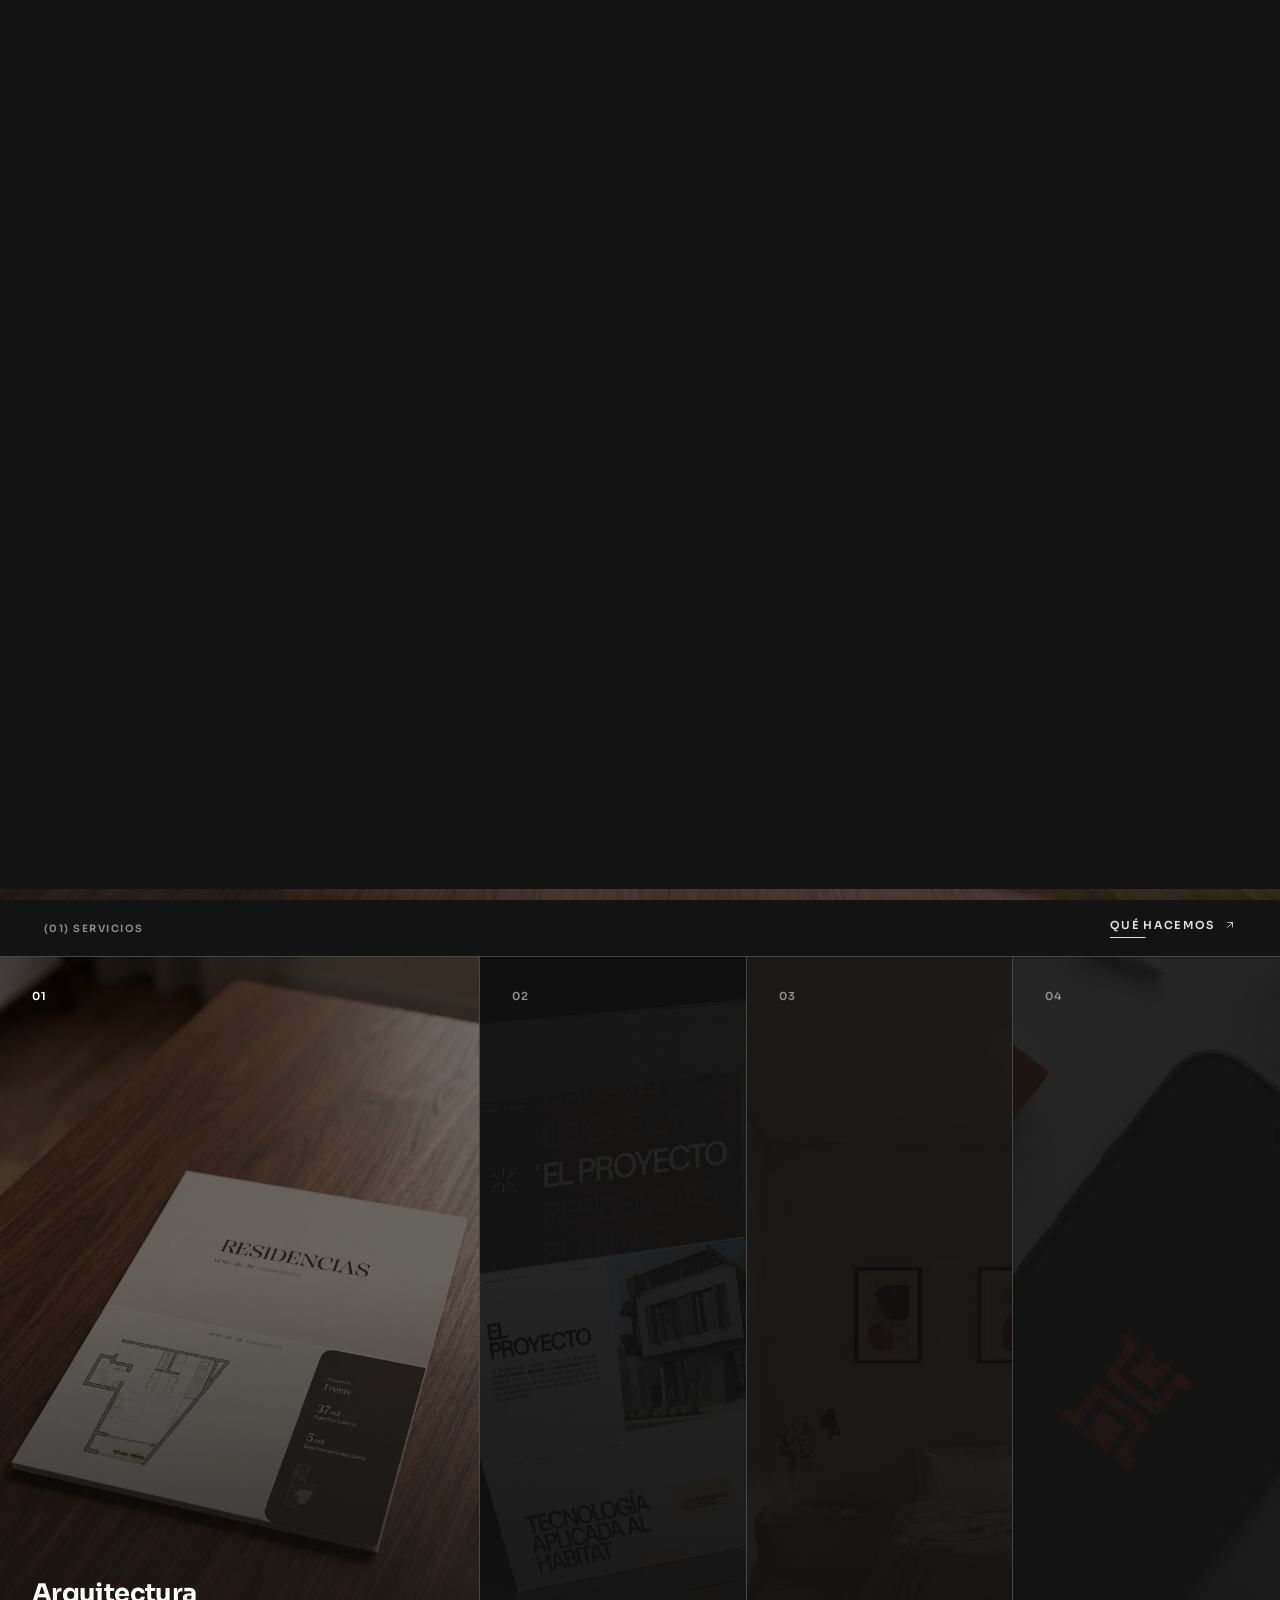
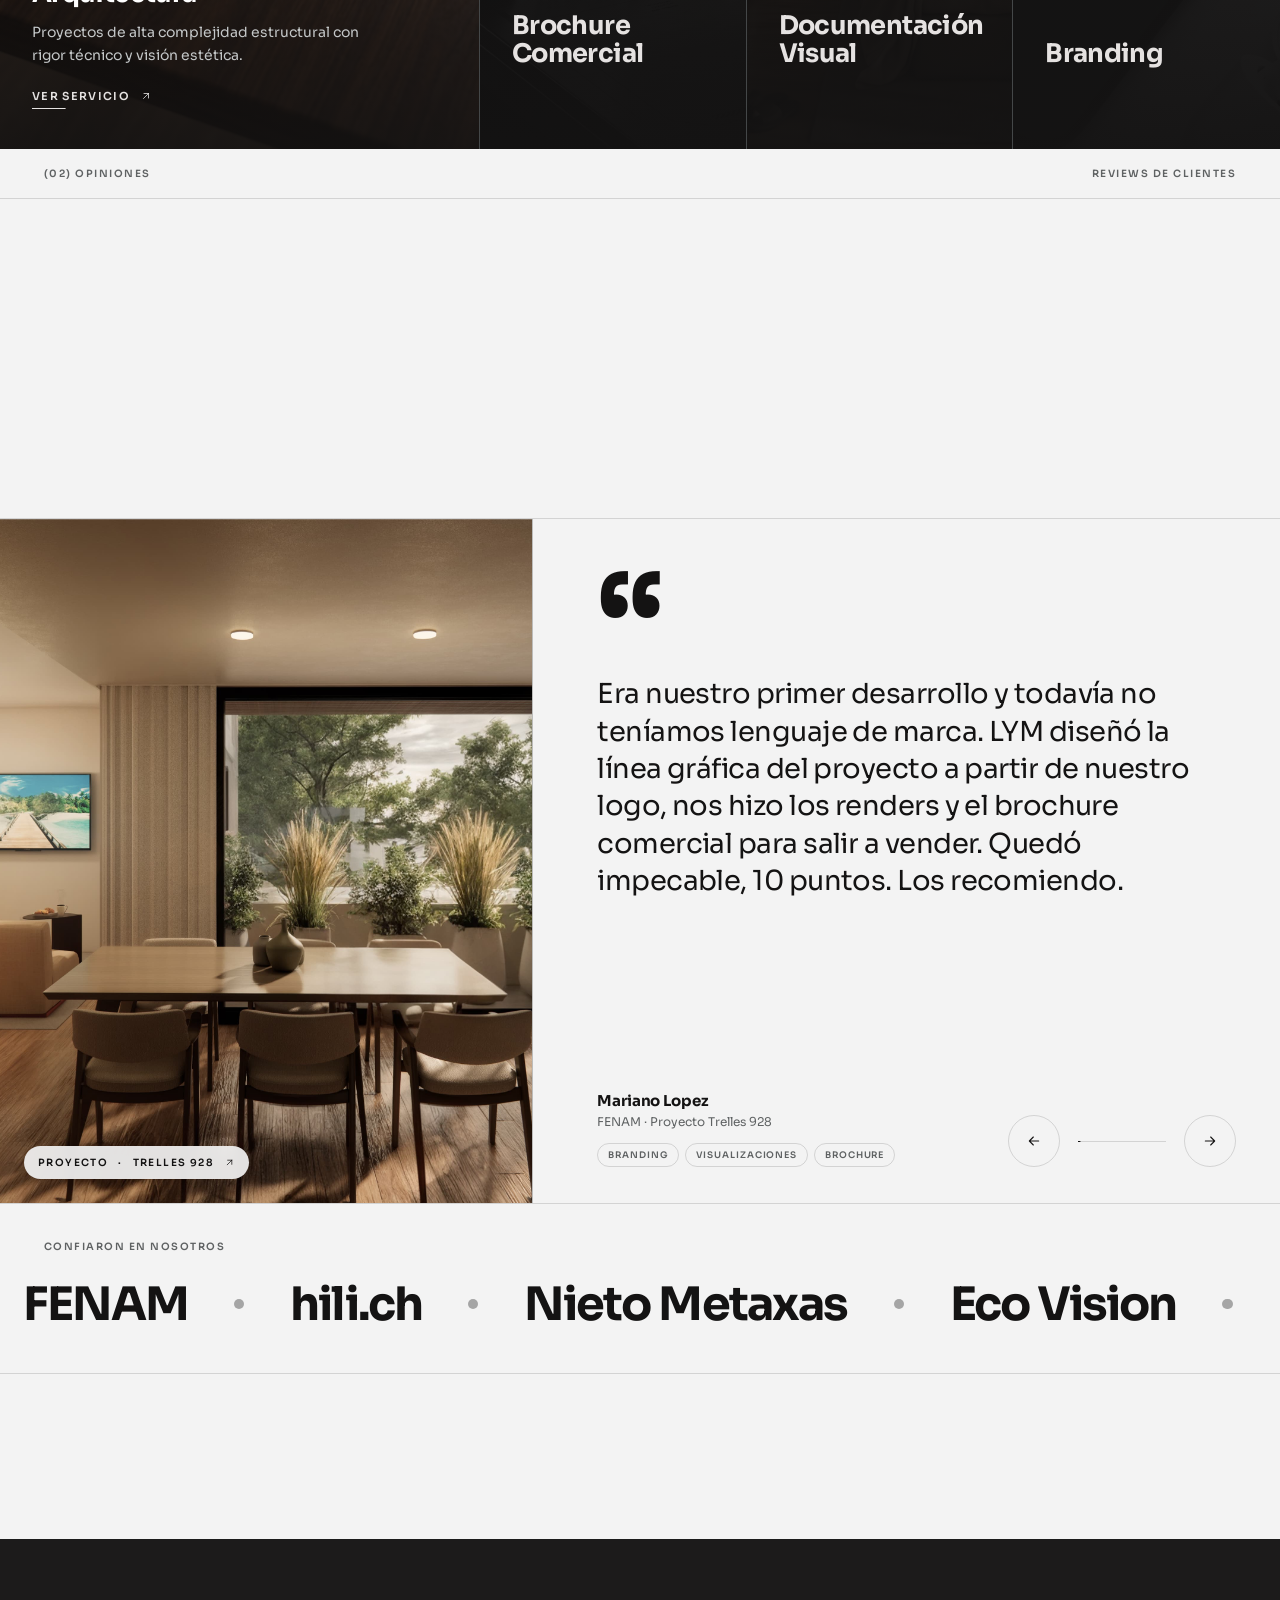
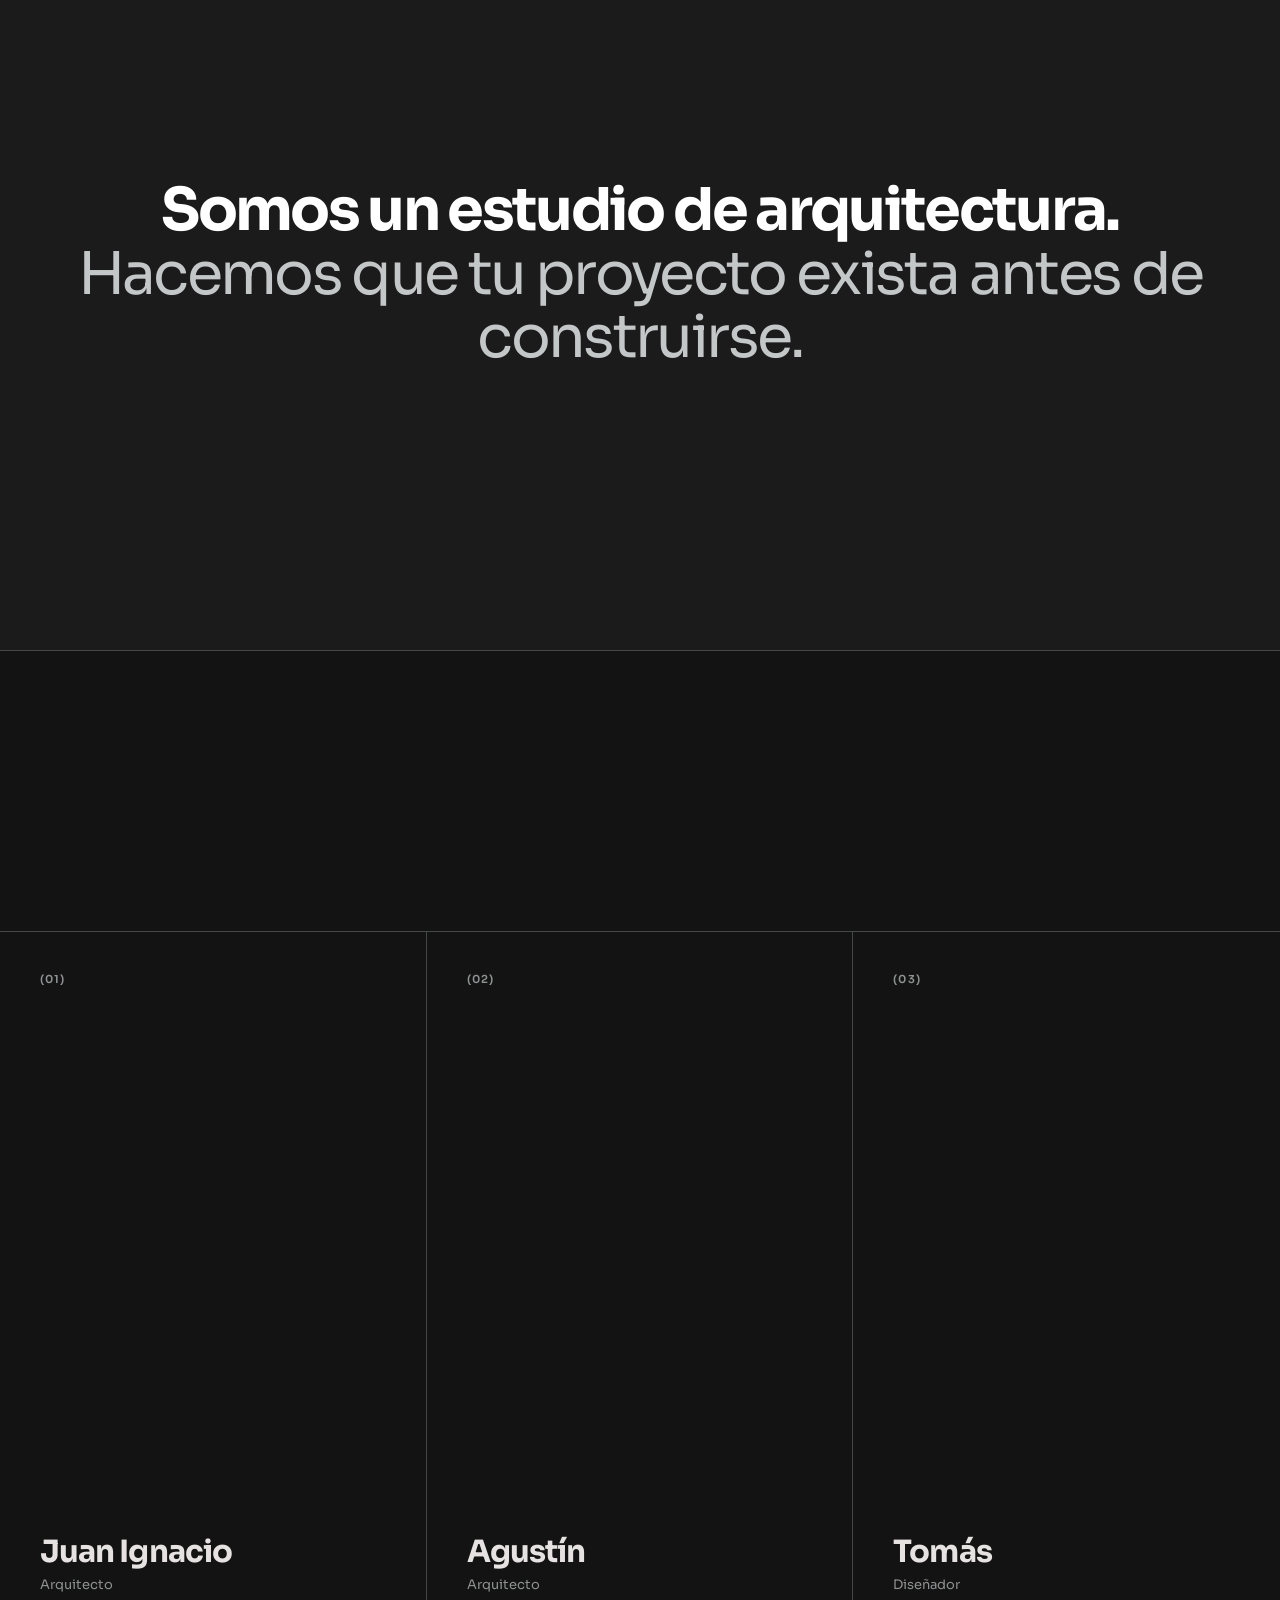
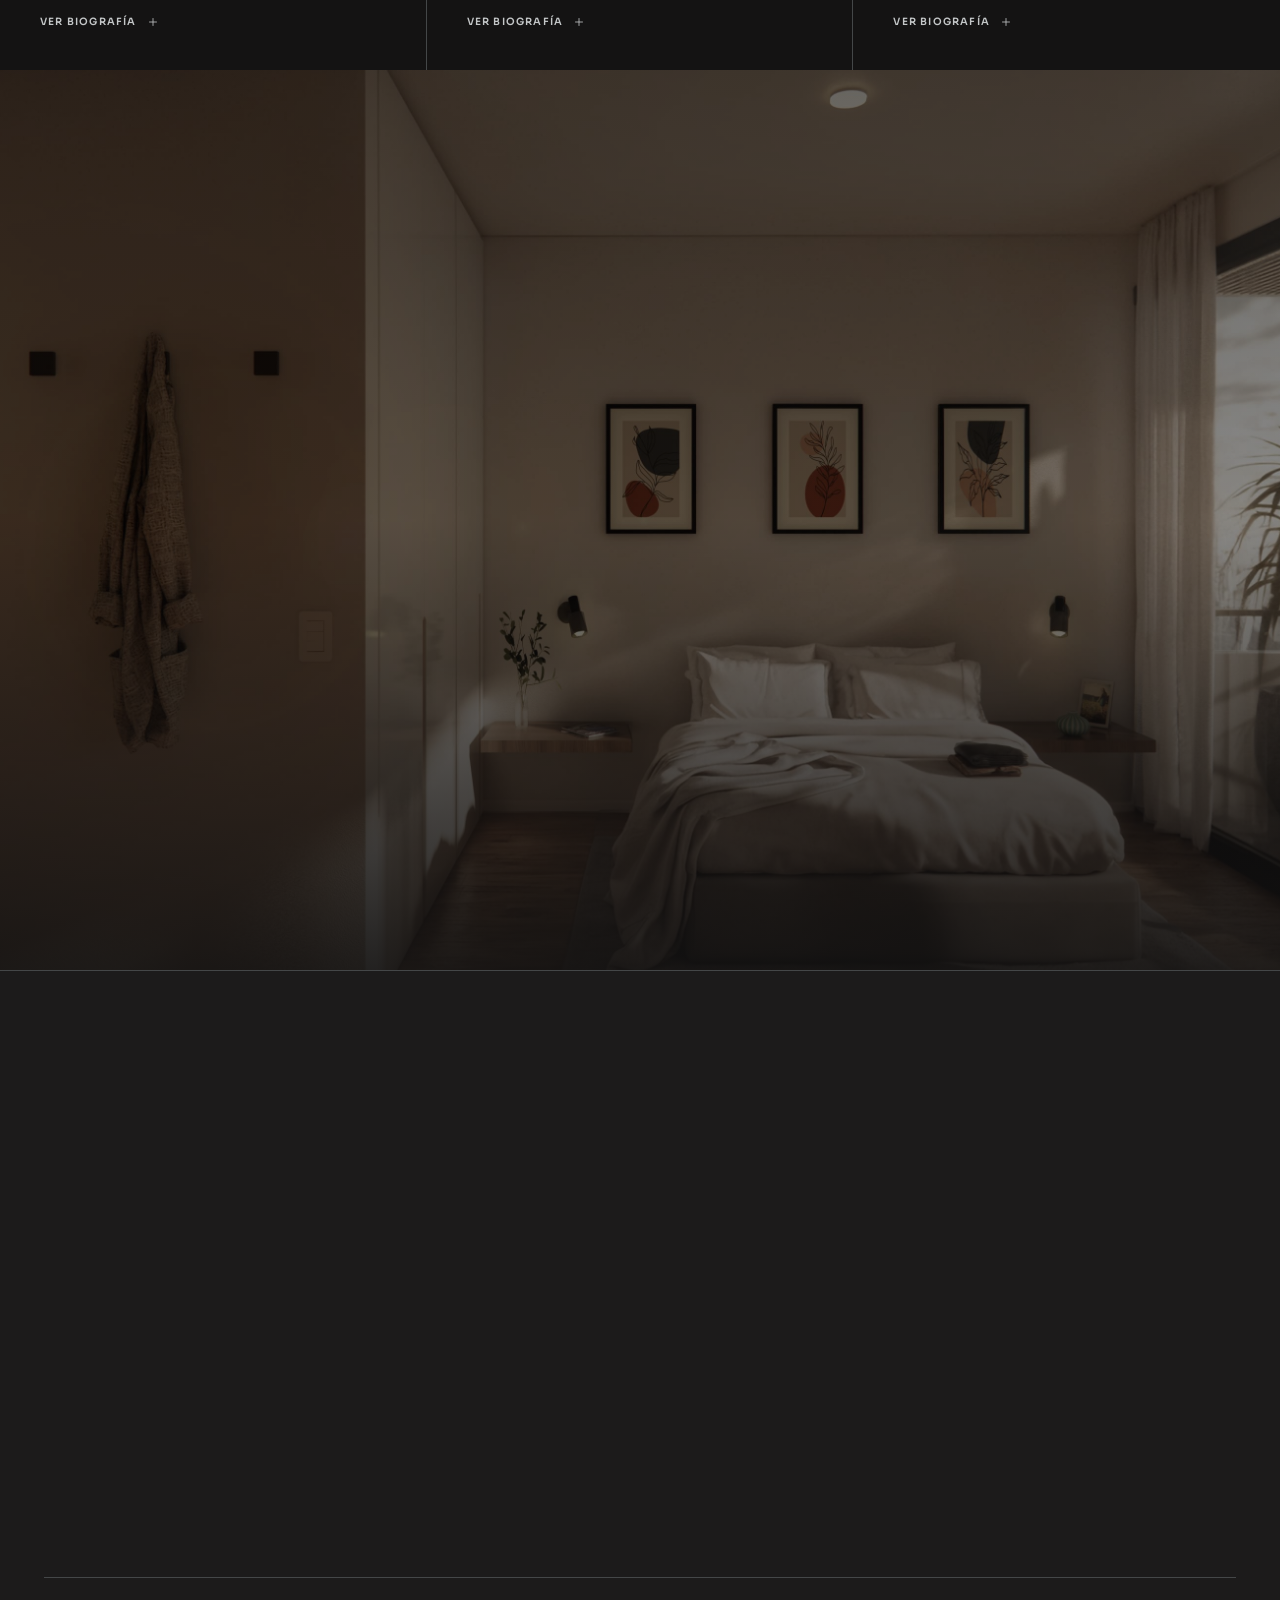
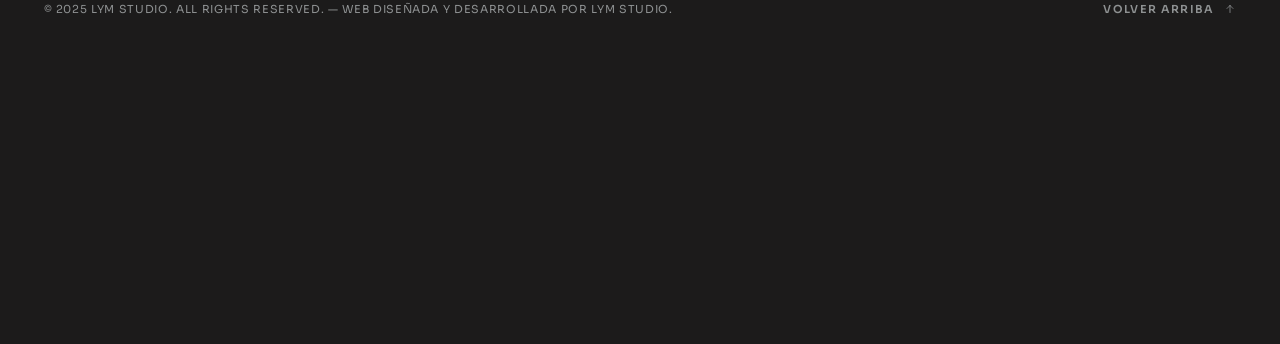
==== commit c3b1a34a: "Launch the site redesign and the Trelles 928 web brochure Publishes the redesigned site at the root " ====
--- a/index.html
+++ b/index.html
@@ -1,943 +1,562 @@
 <!DOCTYPE html>
-<html lang="es">
+<html lang="es" data-page="index">
 <head>
 <meta charset="UTF-8">
 <meta name="viewport" content="width=device-width, initial-scale=1.0">
 <title>LYM Studio — Arquitectura con Precisión Técnica</title>
+<meta name="description" content="LYM Studio es un estudio de arquitectura de Buenos Aires: arquitectura, visualización, brochure comercial y branding para proyectos residenciales, comerciales e inmobiliarios.">
+<meta name="theme-color" content="#141313">
+<meta property="og:title" content="LYM Studio — Arquitectura con Precisión Técnica">
+<meta property="og:description" content="Somos un estudio de arquitectura. Hacemos que tu proyecto exista antes de construirse.">
+<meta property="og:image" content="https://lym-studio.com/imagenes/general/carrete-00.jpg">
 <link rel="icon" type="image/svg+xml" href="imagenes/general/favicon.svg">
 <link rel="preconnect" href="https://fonts.googleapis.com">
 <link rel="preconnect" href="https://fonts.gstatic.com" crossorigin>
 <link href="https://fonts.googleapis.com/css2?family=Sora:wght@400;600;700;800&display=swap" rel="stylesheet">
+<link rel="stylesheet" href="assets/css/lym.css">
+<script>
+  (function (h) {
+    if (window.matchMedia('(prefers-reduced-motion: reduce)').matches) return;
+    var s; try { s = window.sessionStorage; } catch (e) {}
+    h.classList.add('js');
+    if (s && s.getItem('lym:transition') === '1') { h.classList.add('is-entering'); s.removeItem('lym:transition'); }
+    else if (h.dataset.page === 'index' && s && !s.getItem('lym:visited')) h.classList.add('is-preloading');
+    setTimeout(function () { if (!h.classList.contains('anim-ready')) h.classList.remove('js', 'is-entering', 'is-preloading'); }, 4000);
+  })(document.documentElement);
+</script>
 <style>
-  *, *::before, *::after { margin: 0; padding: 0; box-sizing: border-box; }
-
-  :root {
-    --surface: #141313;
-    --surface-dim: #141313;
-    --surface-container-low: #1c1b1b;
-    --surface-container: #201f1f;
-    --surface-container-high: #2a2a2a;
-    --surface-bright: #3a3939;
-    --on-surface: #e5e2e1;
-    --on-surface-variant: #c4c7c8;
-    --outline: #8e9192;
-    --outline-variant: #444748;
-    --primary: #ffffff;
-    --on-primary: #2f3131;
-    --secondary: #c7c6c6;
-    --background: #141313;
-  }
-
-  html { scroll-behavior: smooth; }
-
-  body {
-    font-family: 'Sora', sans-serif;
-    background: var(--background);
-    color: var(--on-surface);
-    overflow-x: hidden;
-    cursor: none;
-  }
-
-  /* Custom cursor */
-  .cursor {
-    position: fixed;
-    width: 8px;
-    height: 8px;
-    background: var(--primary);
-    border-radius: 50%;
-    pointer-events: none;
-    z-index: 9999;
-    transition: transform 0.1s ease;
-    transform: translate(-50%, -50%);
-  }
-  .cursor-ring {
-    position: fixed;
-    width: 32px;
-    height: 32px;
-    border: 1px solid rgba(255,255,255,0.4);
-    border-radius: 50%;
-    pointer-events: none;
-    z-index: 9998;
-    transition: transform 0.15s ease, width 0.2s ease, height 0.2s ease, opacity 0.2s ease;
-    transform: translate(-50%, -50%);
-  }
-  body:hover .cursor { opacity: 1; }
-
-  /* ── NAV ── */
-  nav {
-    position: fixed;
-    top: 0; left: 0; right: 0;
-    z-index: 100;
-    display: flex;
-    align-items: center;
-    justify-content: space-between;
-    padding: 20px 48px;
-    border-bottom: 1px solid rgba(20, 19, 19, 0);
-    background: rgba(255, 255, 255, 0);
-    backdrop-filter: blur(0px);
-    -webkit-backdrop-filter: blur(0px);
-    transition: background 0.4s ease, border-color 0.4s ease, backdrop-filter 0.4s ease;
-  }
-
-  nav.scrolled {
-    background: rgba(255, 255, 255, 0.96);
-    border-bottom: 1px solid rgba(20, 19, 19, 0.08);
-    backdrop-filter: blur(12px);
-    -webkit-backdrop-filter: blur(12px);
-  }
-
-  .nav-logo {
-    font-size: 14px;
-    font-weight: 800;
-    letter-spacing: 0.06em;
-    color: #ffffff;
-    text-decoration: none;
-  }
-
-  .nav-logo-img { filter: brightness(0) invert(1); transition: filter 0.4s ease; }
-  nav.scrolled .nav-logo-img { filter: brightness(0); }
-
-  .nav-links {
-    display: flex;
-    gap: 40px;
-    list-style: none;
-    margin-left: auto;
-  }
-
-  .nav-links a {
-    font-size: 11px;
-    font-weight: 600;
-    letter-spacing: 0.1em;
-    text-transform: uppercase;
-    color: #ffffff;
-    text-decoration: none;
-    transition: color 0.4s ease;
-    position: relative;
-  }
-
-  .nav-links a.active { color: #ffffff; }
-  .nav-links a.active::after {
-    content: '';
-    position: absolute;
-    bottom: -4px; left: 0; right: 0;
-    height: 1px;
-    background: #ffffff;
-  }
-  .nav-links a:hover { opacity: 0.7; }
-
-  nav.scrolled .nav-links a { color: #141313; }
-  nav.scrolled .nav-links a.active::after { background: #141313; }
-
-  .nav-cta {
-    font-size: 11px;
-    font-weight: 600;
-    letter-spacing: 0.1em;
-    text-transform: uppercase;
-    color: #141313;
-    border: 1px solid #141313;
-    padding: 10px 20px;
-    border-radius: 4px;
-    text-decoration: none;
-    transition: background 0.2s, color 0.2s;
-  }
-  .nav-cta:hover { background: #141313; color: #ffffff; }
-
-  .nav-toggle {
-    display: none;
-    background: none; border: none; padding: 0;
-    width: 26px; height: 18px; position: relative;
-    cursor: pointer; z-index: 101;
-  }
-  .nav-toggle span {
-    position: absolute; left: 0; right: 0; height: 2px;
-    background: #ffffff; transition: transform 0.3s ease, opacity 0.3s ease, background 0.3s ease;
-  }
-  .nav-toggle span:nth-child(1) { top: 0; }
-  .nav-toggle span:nth-child(2) { top: 8px; }
-  .nav-toggle span:nth-child(3) { top: 16px; }
-  nav.scrolled .nav-toggle span { background: #141313; }
-  .nav-toggle.active span:nth-child(1) { transform: translateY(8px) rotate(45deg); }
-  .nav-toggle.active span:nth-child(2) { opacity: 0; }
-  .nav-toggle.active span:nth-child(3) { transform: translateY(-8px) rotate(-45deg); }
-
-  /* ── SECTION BASE ── */
-  section { min-height: 100vh; position: relative; }
-
   /* ── HERO ── */
   #hero {
-    display: flex;
-    align-items: center;
-    justify-content: center;
-    overflow: hidden;
-  }
-
-  .hero-carousel {
-    position: absolute;
-    inset: 0;
-  }
-
-  .hero-slide {
-    position: absolute;
-    inset: 0;
-    background-size: cover;
-    background-position: center top;
+    position: relative; height: 100vh; height: 100svh; min-height: 560px;
+    display: flex; align-items: center; justify-content: center;
+    overflow: hidden; background: var(--surface);
+  }
+  .hero-carousel { position: absolute; inset: 0; }
+  .hero-slide { position: absolute; inset: 0; overflow: hidden; opacity: 0; transition: opacity 1.6s ease; }
+  .hero-slide.active { opacity: 1; }
+  .hero-slide-img {
+    position: absolute; inset: 0;
+    background-size: cover; background-position: center top;
     filter: brightness(0.75);
-    opacity: 0;
-    transition: opacity 1.5s ease;
-  }
-
-  .hero-slide.active { opacity: 1; }
-
+    transform: scale(1.12); transition: transform 0s linear 1.7s;
+  }
+  .hero-slide.active .hero-slide-img { transform: scale(1); transition: transform 7s cubic-bezier(0.33, 0, 0.2, 1); }
   .hero-overlay {
-    position: absolute;
-    inset: 0;
-    background: linear-gradient(to bottom, rgba(20,19,19,0.05) 0%, rgba(20,19,19,0.35) 100%);
+    position: absolute; inset: 0;
+    background: linear-gradient(to bottom, rgba(20,19,19,0.35) 0%, rgba(20,19,19,0.05) 28%, rgba(20,19,19,0.1) 62%, rgba(20,19,19,0.62) 100%);
   }
 
   .hero-content {
-    position: relative;
-    z-index: 2;
-    text-align: center;
-    display: flex;
-    flex-direction: column;
-    align-items: center;
-    gap: 40px;
-    opacity: 0;
-    transform: translateY(24px);
-    transition: opacity 0.9s ease 0.3s, transform 0.9s ease 0.3s;
-  }
-
-  #hero.loaded .hero-content { opacity: 1; transform: translateY(0); }
-
-  .hero-logo {
-    height: 56px;
-    width: auto;
-    filter: brightness(0) invert(1);
-  }
-
-  .hero-cta {
-    display: inline-block;
-    font-size: 11px;
-    font-weight: 600;
-    letter-spacing: 0.15em;
-    text-transform: uppercase;
-    color: var(--primary);
-    background: transparent;
-    border: 1px solid rgba(255,255,255,0.7);
-    padding: 14px 36px;
-    border-radius: 9999px;
-    text-decoration: none;
-    transition: background 0.25s ease, border-color 0.25s ease, color 0.25s ease;
-    backdrop-filter: blur(4px);
-  }
-  .hero-cta:hover {
-    background: rgba(255,255,255,0.15);
-    border-color: rgba(255,255,255,1);
-  }
-
-  .hero-scroll {
-    position: absolute;
-    bottom: 40px;
-    left: 50%;
-    transform: translateX(-50%);
-    display: flex;
-    flex-direction: column;
-    align-items: center;
-    gap: 8px;
-    z-index: 2;
-  }
-
-  .hero-scroll-line {
-    width: 1px;
-    height: 48px;
-    background: rgba(255,255,255,0.3);
-    position: relative;
-    overflow: hidden;
-  }
+    position: relative; z-index: 2;
+    display: flex; flex-direction: column; align-items: center; gap: 40px; text-align: center;
+  }
+  .hero-title { line-height: 0; }
+  .hero-logo { height: clamp(48px, 5.6vw, 80px); width: auto; filter: brightness(0) invert(1); }
+  .hero-tagline { color: rgba(255,255,255,0.78); margin-top: -12px; }
+
+  .hero-bottom {
+    position: absolute; left: var(--pad); right: var(--pad); bottom: 32px; z-index: 2;
+    display: grid; grid-template-columns: 1fr auto 1fr; align-items: end; gap: 24px;
+  }
+  .hero-meta { display: flex; flex-direction: column; gap: 6px; }
+  .hero-meta .label { color: rgba(255,255,255,0.6); }
+  .hero-meta-value { font-size: 13px; color: var(--on-surface); }
+
+  .hero-scroll { display: flex; flex-direction: column; align-items: center; gap: 10px; }
+  .hero-scroll .label { color: rgba(255,255,255,0.6); }
+  .hero-scroll-line { width: 1px; height: 48px; background: rgba(255,255,255,0.3); position: relative; overflow: hidden; }
   .hero-scroll-line::after {
-    content: '';
-    position: absolute;
-    top: -100%;
-    left: 0;
-    width: 100%;
-    height: 100%;
-    background: var(--primary);
-    animation: scrollLine 2s ease infinite;
-  }
-  @keyframes scrollLine {
-    0% { top: -100%; }
-    100% { top: 100%; }
-  }
+    content: ''; position: absolute; top: -100%; left: 0; width: 100%; height: 100%;
+    background: var(--primary); animation: scrollLine 2s ease infinite;
+  }
+  @keyframes scrollLine { 0% { top: -100%; } 100% { top: 100%; } }
+
+  .hero-pager { justify-self: end; display: flex; flex-direction: column; align-items: flex-end; gap: 10px; }
+  .hero-bars { display: flex; gap: 6px; }
+  .hero-bar { position: relative; width: 44px; height: 14px; background: none; border: none; padding: 0; cursor: pointer; }
+  .hero-bar::before, .hero-bar span { content: ''; position: absolute; left: 0; right: 0; top: 6px; height: 2px; }
+  .hero-bar::before { background: rgba(255,255,255,0.25); }
+  .hero-bar span { background: var(--primary); transform: scaleX(0); transform-origin: left; }
+  .hero-bar.active span { animation: heroBar 6s linear forwards; }
+  @keyframes heroBar { to { transform: scaleX(1); } }
+
+  /* ── SERVICIOS ── */
+  #services { background: var(--surface); }
+  .services-grid {
+    display: grid; grid-template-columns: 1.8fr 1fr 1fr 1fr;
+    height: 88vh; min-height: 560px;
+    transition: grid-template-columns 0.9s var(--ease-out);
+  }
+  .service-col {
+    position: relative; display: block; min-width: 0; overflow: hidden;
+    border-right: 1px solid var(--outline-variant);
+    color: inherit; text-decoration: none;
+  }
+  .service-col:last-child { border-right: none; }
+  .service-bg {
+    position: absolute; inset: 0; background-size: cover; background-position: center;
+    opacity: 0.3; filter: brightness(0.35); transform: scale(1.08);
+    transition: opacity 0.8s ease, filter 0.8s ease, transform 1.4s var(--ease-out);
+  }
+  .service-col.active .service-bg { opacity: 0.9; filter: brightness(0.55); transform: scale(1); }
+  .service-shade { position: absolute; inset: 0; background: linear-gradient(to top, rgba(20,19,19,0.85) 0%, rgba(20,19,19,0) 60%); }
+  .service-content {
+    position: relative; z-index: 2; height: 100%;
+    display: flex; flex-direction: column; justify-content: space-between;
+    padding: 32px 32px 40px;
+  }
+  .service-num { font-size: 11px; font-weight: 600; letter-spacing: 0.1em; color: var(--outline); transition: color 0.5s; }
+  .service-col.active .service-num { color: var(--primary); }
+  .service-name {
+    display: block; font-size: clamp(20px, 2vw, 30px); font-weight: 700;
+    letter-spacing: -0.025em; line-height: 1.1; color: var(--on-surface); transition: color 0.5s;
+  }
+  .service-col.active .service-name { color: var(--primary); }
+  .service-desc {
+    display: grid; grid-template-rows: 0fr; opacity: 0;
+    font-size: 14px; line-height: 1.65; color: var(--on-surface-variant); max-width: 340px;
+    transition: grid-template-rows 0.7s var(--ease-out), opacity 0.5s ease, margin 0.7s var(--ease-out);
+  }
+  .service-desc > span { overflow: hidden; }
+  .service-col.active .service-desc { grid-template-rows: 1fr; opacity: 1; margin-top: 14px; }
+  .service-more { margin-top: 22px; opacity: 0; transform: translateY(8px); transition: opacity 0.5s, transform 0.7s var(--ease-out); pointer-events: none; }
+  .service-col.active .service-more { opacity: 1; transform: none; transition-delay: 0.15s; }
 
   /* ── MANIFESTO ── */
   #manifesto {
-    display: flex;
-    flex-direction: column;
-    align-items: center;
-    justify-content: center;
-    padding: 120px 64px;
+    display: flex; justify-content: center;
+    padding: clamp(96px, 14vw, 200px) var(--pad);
     background: var(--surface-container-low);
   }
-
-  .manifesto-inner {
-    max-width: 720px;
-    text-align: center;
-  }
-
+  .manifesto-inner { max-width: 1180px; display: flex; flex-direction: column; align-items: center; gap: 48px; text-align: center; }
   .manifesto-text {
-    font-size: clamp(16px, 1.8vw, 20px);
-    font-weight: 400;
-    line-height: 1.7;
-    letter-spacing: -0.01em;
-  }
-
-  .manifesto-text strong {
-    color: var(--primary);
-    font-weight: 700;
-  }
-
-  .manifesto-text .secondary {
-    color: var(--on-surface-variant);
-  }
-
-  .manifesto-divider {
-    width: 48px;
-    height: 1px;
-    background: var(--outline);
-    margin: 48px auto 0;
-    opacity: 0.4;
-  }
-
-  /* ── SERVICES ── */
-  #services {
-    display: grid;
-    grid-template-columns: repeat(4, 1fr);
-    min-height: 100vh;
-  }
-
-  .service-col {
-    position: relative;
-    border-right: 1px solid var(--outline-variant);
-    overflow: hidden;
-    cursor: pointer;
-    transition: flex 0.4s ease;
-  }
-  .service-col:last-child { border-right: none; }
-
-  .service-bg {
-    position: absolute;
-    inset: 0;
-    background-size: cover;
-    background-position: center;
-    opacity: 0.3;
-    transition: opacity 0.5s ease;
-    filter: brightness(0.35);
-  }
-
-  .service-col.active .service-bg { opacity: 0.85; }
-  .service-col:hover .service-bg { opacity: 0.85; filter: brightness(0.6); }
-
-  .service-content {
-    position: relative;
-    z-index: 2;
-    padding: 48px 32px;
-    height: 100%;
-    display: flex;
-    flex-direction: column;
-    justify-content: flex-end;
-  }
-
-  .service-num {
-    font-size: 11px;
-    font-weight: 600;
-    letter-spacing: 0.1em;
-    color: var(--outline);
-    margin-bottom: 12px;
-  }
-
-  .service-name {
-    font-size: 14px;
-    font-weight: 700;
-    letter-spacing: 0.08em;
-    text-transform: uppercase;
-    color: var(--on-surface);
-  }
-
-  .service-desc {
-    font-size: 13px;
-    font-weight: 400;
-    line-height: 1.6;
-    color: var(--on-surface-variant);
-    margin-top: 12px;
-    max-height: 0;
-    overflow: hidden;
-    transition: max-height 0.4s ease, opacity 0.4s ease, margin-top 0.4s ease;
-    opacity: 0;
-  }
-
-  .service-col.active .service-desc {
-    max-height: 80px;
-    opacity: 1;
-  }
-
-  .service-col.active .service-name { color: var(--primary); }
-
-  /* ── FEATURED PROJECT ── */
-  #featured {
-    position: relative;
-    overflow: hidden;
-  }
-
+    font-size: clamp(28px, 4.6vw, 70px); font-weight: 400;
+    line-height: 1.08; letter-spacing: -0.045em;
+  }
+  .manifesto-text strong { color: var(--primary); font-weight: 700; }
+  .manifesto-text .secondary { color: var(--on-surface-variant); }
+  .manifesto-foot { display: flex; flex-direction: column; align-items: center; gap: 32px; }
+  .manifesto-divider { width: 48px; height: 1px; background: var(--outline); opacity: 0.5; }
+
+  /* ── EQUIPO ── */
+  #equipo { border-top: 1px solid var(--outline-variant); }
+  .equipo-header {
+    display: grid; grid-template-columns: minmax(0, 1fr) minmax(0, 380px); align-items: end; gap: 40px;
+    padding: clamp(64px, 8vw, 112px) var(--pad) 40px;
+    border-bottom: 1px solid var(--outline-variant);
+  }
+  .equipo-header-title {
+    font-size: clamp(48px, 8.4vw, 136px); font-weight: 800;
+    letter-spacing: -0.055em; line-height: 0.92; color: var(--primary); margin-top: 18px;
+  }
+  .equipo-header-title sup {
+    font-size: 0.16em; font-weight: 600; letter-spacing: 0.04em; color: var(--outline);
+    vertical-align: top; margin-left: 0.3em; position: relative; top: 0.9em;
+  }
+  .equipo-header-text { font-size: 14px; line-height: 1.75; color: var(--on-surface-variant); }
+
+  .equipo-grid { display: grid; grid-template-columns: repeat(3, 1fr); }
+  .equipo-col {
+    position: relative; min-height: 82vh; overflow: hidden; cursor: pointer;
+    border-right: 1px solid var(--outline-variant); outline-offset: -2px;
+  }
+  .equipo-col:last-child { border-right: none; }
+  .equipo-media, .equipo-zoom { position: absolute; inset: 0; overflow: hidden; }
+  .equipo-bg {
+    position: absolute; inset: 0; background-size: cover; background-position: center top;
+    opacity: 0.3; filter: brightness(0.5); transform: scale(1.06);
+    transition: opacity 0.7s ease, filter 0.7s ease, transform 1.2s var(--ease-out);
+  }
+  .equipo-col:hover .equipo-bg, .equipo-col.open .equipo-bg { opacity: 1; filter: brightness(0.75); transform: scale(1); }
+  .equipo-shade { position: absolute; inset: 0; background: linear-gradient(to top, rgba(20,19,19,0.8) 0%, rgba(20,19,19,0) 55%); }
+
+  .equipo-content {
+    position: relative; z-index: 2; height: 100%; min-height: 82vh;
+    padding: 40px; display: flex; flex-direction: column; justify-content: space-between;
+  }
+  .equipo-num { font-size: 11px; font-weight: 600; letter-spacing: 0.1em; color: var(--outline); transition: color 0.3s; }
+  .equipo-col:hover .equipo-num, .equipo-col.open .equipo-num { color: var(--secondary); }
+  .equipo-line { width: 0; height: 1px; background: var(--primary); margin-bottom: 20px; transition: width 0.6s var(--ease-out); }
+  .equipo-col:hover .equipo-line, .equipo-col.open .equipo-line { width: 40px; }
+  .equipo-name { font-size: clamp(22px, 2.4vw, 36px); font-weight: 700; letter-spacing: -0.03em; line-height: 1.05; color: var(--on-surface); transition: color 0.3s; }
+  .equipo-col:hover .equipo-name, .equipo-col.open .equipo-name { color: var(--primary); }
+  .equipo-role { font-size: 13px; color: var(--outline); margin-top: 8px; }
+  .equipo-hint {
+    display: inline-flex; align-items: center; gap: 10px; margin-top: 22px;
+    font-size: 10px; font-weight: 600; letter-spacing: 0.12em; text-transform: uppercase; color: var(--on-surface-variant);
+  }
+  .equipo-hint svg { width: 12px; height: 12px; transition: transform 0.6s var(--ease-out); }
+  .equipo-col:hover .equipo-hint svg { transform: rotate(90deg); }
+
+  .equipo-panel {
+    position: absolute; inset: 0; z-index: 3;
+    background: rgba(20,19,19,0.9); backdrop-filter: blur(8px); -webkit-backdrop-filter: blur(8px);
+    padding: 48px 40px; display: flex; flex-direction: column; justify-content: flex-end;
+    clip-path: inset(0 100% 0 0); transition: clip-path 0.9s var(--ease-inout);
+  }
+  .equipo-col.open .equipo-panel { clip-path: inset(0 0 0 0); }
+  .equipo-panel > * { opacity: 0; transform: translateY(16px); transition: opacity 0.4s ease, transform 0.8s var(--ease-out); }
+  .equipo-col.open .equipo-panel > * { opacity: 1; transform: none; transition-delay: calc(0.35s + var(--d, 0) * 70ms); }
+  .equipo-panel .equipo-line { width: 40px; }
+  .equipo-panel .equipo-name { color: var(--primary); }
+  .equipo-bio { font-size: 13px; line-height: 1.8; color: var(--on-surface-variant); max-width: 340px; margin-top: 18px; }
+  .equipo-panel-close {
+    position: absolute; top: 24px; right: 24px; width: 44px; height: 44px;
+    color: var(--on-surface); border-color: var(--outline-variant);
+  }
+  .equipo-panel-close:hover { background: var(--primary); color: var(--ink); border-color: var(--primary); }
+
+  /* ── PROYECTO DESTACADO ── */
+  #featured { position: relative; height: 100vh; min-height: 640px; overflow: hidden; }
+  .featured-media { position: absolute; inset: 0; overflow: hidden; }
+  .featured-zoom { position: absolute; inset: 0; transform: scale(1.04); transition: transform 1.4s var(--ease-out); }
+  #featured:hover .featured-zoom { transform: scale(1); }
   .featured-bg {
-    position: absolute;
-    inset: 0;
+    position: absolute; inset: -12% 0;
     background-image: url('imagenes/proyecto/trelles/gallery-01.jpg');
-    background-size: cover;
-    background-position: center;
-    filter: brightness(0.6);
-    transform: scale(1.02);
-    transition: transform 0.6s ease;
-  }
-
-  #featured:hover .featured-bg { transform: scale(1); }
-
+    background-size: cover; background-position: center;
+    filter: brightness(0.6); transition: filter 0.8s ease;
+  }
+  #featured:hover .featured-bg { filter: brightness(0.5); }
   .featured-overlay {
-    position: absolute;
-    inset: 0;
-    background: linear-gradient(
-      to top,
-      rgba(20,19,19,0.85) 0%,
-      rgba(20,19,19,0.1) 50%,
-      transparent 100%
-    );
-  }
-
+    position: absolute; inset: 0;
+    background: linear-gradient(to top, rgba(20,19,19,0.88) 0%, rgba(20,19,19,0.1) 50%, rgba(20,19,19,0.35) 100%);
+  }
+  .featured-link-overlay { position: absolute; inset: 0; z-index: 3; display: block; }
   .featured-content {
-    position: relative;
-    z-index: 2;
-    height: 100vh;
-    display: flex;
-    flex-direction: column;
-    justify-content: flex-end;
-    padding: 64px;
-  }
-
-  .featured-meta-top {
-    position: absolute;
-    top: 80px;
-    right: 64px;
-    text-align: right;
-    display: flex;
-    flex-direction: column;
-    gap: 24px;
-  }
-
-  .featured-meta-group { display: flex; flex-direction: column; gap: 4px; }
-
-  .meta-label {
-    font-size: 10px;
-    font-weight: 600;
-    letter-spacing: 0.15em;
-    text-transform: uppercase;
-    color: var(--outline);
-  }
-
-  .meta-value {
-    font-size: 14px;
-    font-weight: 700;
-    letter-spacing: 0.05em;
-    color: var(--on-surface);
-  }
-
-  .featured-bottom {
-    display: flex;
-    flex-direction: column;
-    gap: 16px;
-    max-width: 560px;
-  }
-
+    position: relative; z-index: 2; height: 100%; pointer-events: none;
+    display: flex; flex-direction: column; justify-content: space-between;
+    padding: calc(var(--nav-h) + 32px) var(--pad) 40px;
+  }
+  .featured-top { display: flex; justify-content: space-between; align-items: flex-start; gap: 24px; }
+  .featured-top .label { color: rgba(255,255,255,0.7); }
   .featured-badge {
-    display: inline-block;
-    font-size: 10px;
-    font-weight: 600;
-    letter-spacing: 0.12em;
-    text-transform: uppercase;
-    color: var(--on-surface);
-    background: rgba(255,255,255,0.12);
-    border: 1px solid rgba(255,255,255,0.2);
-    padding: 6px 12px;
-    border-radius: 4px;
-    width: fit-content;
+    font-size: 10px; font-weight: 600; letter-spacing: 0.12em; text-transform: uppercase;
+    color: var(--on-surface); background: rgba(255,255,255,0.12);
+    border: 1px solid rgba(255,255,255,0.2); padding: 7px 12px; border-radius: 4px;
     backdrop-filter: blur(4px);
   }
-
+  .featured-kicker { color: rgba(255,255,255,0.7); display: block; margin-bottom: 8px; }
   .featured-title {
-    font-size: clamp(18px, 2vw, 24px);
-    font-weight: 700;
-    letter-spacing: 0.04em;
-    text-transform: uppercase;
-    color: var(--primary);
-    line-height: 1.2;
-  }
-
-  .featured-description {
-    font-size: 14px;
-    font-weight: 400;
-    line-height: 1.7;
-    color: var(--on-surface-variant);
-    max-width: 420px;
-  }
-
-  /* ── FOOTER ── */
-  footer {
-    background: var(--surface-container-low);
-    padding: 56px 64px 40px;
-    border-top: 1px solid var(--outline-variant);
-  }
-
-  .footer-top {
-    display: flex;
-    justify-content: space-between;
-    align-items: stretch;
-    margin-bottom: 40px;
-  }
-
-  .footer-brand { display: flex; flex-direction: column; justify-content: space-between; gap: 16px; }
-
-  .footer-logo {
-    font-size: 20px;
-    font-weight: 800;
-    letter-spacing: 0.06em;
-    color: var(--primary);
-  }
-
-  .footer-tagline {
-    font-size: 13px;
-    font-weight: 400;
-    line-height: 1.6;
-    color: var(--on-surface-variant);
-    max-width: 320px;
-  }
-
-  .footer-connect { display: flex; flex-direction: column; gap: 12px; text-align: right; }
-
-  .footer-connect-label {
-    font-size: 14px;
-    font-weight: 700;
-    color: var(--on-surface);
-    margin-bottom: 4px;
-  }
-
-  .footer-social-link {
-    font-size: 11px;
-    font-weight: 600;
-    letter-spacing: 0.12em;
-    text-transform: uppercase;
-    color: var(--outline);
-    text-decoration: none;
-    transition: color 0.2s;
-  }
-  .footer-social-link:hover { color: var(--primary); }
-
-  .footer-bottom {
-    display: flex;
-    justify-content: space-between;
-    align-items: center;
-    padding-top: 32px;
-    border-top: 1px solid var(--outline-variant);
-  }
-
-  .footer-copy {
-    font-size: 11px;
-    font-weight: 400;
-    letter-spacing: 0.06em;
-    color: var(--outline);
-    text-transform: uppercase;
-  }
-
-  .footer-legal { display: flex; gap: 24px; }
-
-  .footer-legal a {
-    font-size: 11px;
-    font-weight: 600;
-    letter-spacing: 0.08em;
-    text-transform: uppercase;
-    color: var(--outline);
-    text-decoration: none;
-    transition: color 0.2s;
-  }
-  .footer-legal a:hover { color: var(--primary); }
-
-  /* ── SCROLL ANIMATIONS ── */
-  .reveal {
-    opacity: 0;
-    transform: translateY(32px);
-    transition: opacity 0.8s ease, transform 0.8s ease;
-  }
-  .reveal.visible { opacity: 1; transform: translateY(0); }
-  .reveal-delay-1 { transition-delay: 0.1s; }
-  .reveal-delay-2 { transition-delay: 0.2s; }
-  .reveal-delay-3 { transition-delay: 0.35s; }
-
-  /* ── EQUIPO ── */
-  #equipo {
-    border-top: 1px solid var(--outline-variant);
-    min-height: auto;
-  }
-
-  .equipo-header {
-    padding: 56px 48px 40px;
-    border-bottom: 1px solid var(--outline-variant);
-    display: flex; align-items: flex-end; justify-content: space-between;
-  }
-
-  .equipo-header-label {
-    font-size: 11px; font-weight: 600; letter-spacing: 0.15em;
-    text-transform: uppercase; color: var(--outline); margin-bottom: 10px;
-  }
-
-  .equipo-header-title {
-    font-size: clamp(24px, 3vw, 40px); font-weight: 800;
-    letter-spacing: -0.02em; line-height: 1.1; color: var(--primary);
-  }
-
-  .equipo-grid {
-    display: grid;
-    grid-template-columns: repeat(3, 1fr);
-    min-height: 80vh;
-  }
-
-  .equipo-col {
-    position: relative;
-    border-right: 1px solid var(--outline-variant);
-    overflow: hidden;
-    cursor: pointer;
-  }
-  .equipo-col:last-child { border-right: none; }
-
-  .equipo-bg {
-    position: absolute; inset: 0;
-    background-size: cover; background-position: center top;
-    opacity: 0.25;
-    transition: opacity 0.5s ease, transform 0.6s ease;
-    transform: scale(1.04);
-    filter: brightness(0.45);
-  }
-
-  .equipo-col:hover .equipo-bg,
-  .equipo-col.open .equipo-bg {
-    opacity: 1;
-    transform: scale(1);
-    filter: brightness(0.75);
-  }
-
-  /* Panel deslizante de bio */
-  .equipo-panel {
-    position: absolute; inset: 0;
-    z-index: 3;
-    background: rgba(20,19,19,0.88);
-    backdrop-filter: blur(6px);
-    padding: 48px 40px;
-    display: flex; flex-direction: column; justify-content: flex-end;
-    transform: translateX(-100%);
-    transition: transform 0.45s cubic-bezier(0.4, 0, 0.2, 1);
-  }
-
-  .equipo-col.open .equipo-panel { transform: translateX(0); }
-
-  .equipo-bio {
-    font-size: 13px; font-weight: 400; line-height: 1.75;
-    color: var(--on-surface-variant); max-width: 280px;
-    margin-top: 16px;
-  }
-
-  .equipo-panel-close {
-    position: absolute; top: 28px; right: 28px;
-    font-size: 18px; color: var(--outline);
-    cursor: pointer; transition: color 0.2s;
-    background: none; border: none; font-family: inherit;
-    line-height: 1;
-  }
-  .equipo-panel-close:hover { color: var(--primary); }
-
-  /* Contenido base visible */
-  .equipo-content {
-    position: relative; z-index: 2;
-    padding: 48px 40px;
-    height: 100%; min-height: 80vh;
-    display: flex; flex-direction: column; justify-content: flex-end;
-  }
-
-  .equipo-num {
-    font-size: 11px; font-weight: 600; letter-spacing: 0.1em;
-    text-transform: uppercase; color: var(--outline); margin-bottom: 14px;
-    transition: color 0.3s;
-  }
-  .equipo-col:hover .equipo-num,
-  .equipo-col.open .equipo-num { color: var(--secondary); }
-
-  .equipo-line {
-    width: 0; height: 1px; background: var(--primary);
-    margin-bottom: 20px; transition: width 0.4s ease;
-  }
-  .equipo-col:hover .equipo-line,
-  .equipo-col.open .equipo-line { width: 32px; }
-
-  .equipo-name {
-    font-size: clamp(18px, 2vw, 22px); font-weight: 700;
-    letter-spacing: -0.01em; color: var(--on-surface);
-    transition: color 0.3s;
-  }
-  .equipo-col:hover .equipo-name,
-  .equipo-col.open .equipo-name { color: var(--primary); }
-
-  .equipo-role {
-    font-size: 13px; font-weight: 400; color: var(--outline);
-    margin-top: 6px; transition: color 0.3s;
-  }
-
-  .equipo-hint {
-    font-size: 10px; font-weight: 600; letter-spacing: 0.12em;
-    text-transform: uppercase; color: var(--outline-variant);
-    margin-top: 16px; transition: opacity 0.3s;
-  }
-  .equipo-col:hover .equipo-hint { opacity: 0; }
-
-  /* Manifesto height */
-  #manifesto {
-    min-height: 50vh !important;
-    padding: 80px 64px;
-  }
-
-  /* FEATURED LINK */
-  .featured-link-overlay {
-    position: absolute; inset: 0; z-index: 3; display: block;
-  }
-
-  /* FOOTER CONTACT FORM */
-  .footer-connect {
-    text-align: left;
-    width: 100%;
-    max-width: 560px;
-  }
-  #contact-form { display: grid; grid-template-columns: 1fr 1fr; gap: 16px 20px; }
-  .modal-field { display: flex; flex-direction: column; gap: 8px; }
-  .modal-field-full { grid-column: 1 / -1; }
-  .modal-label { font-size: 10px; font-weight: 600; letter-spacing: 0.12em; text-transform: uppercase; color: var(--outline); }
-  .modal-input, .modal-textarea {
-    background: var(--surface); border: 1px solid var(--outline-variant);
-    border-radius: 2px; padding: 12px 16px;
-    color: var(--primary); font-family: 'Sora', sans-serif; font-size: 14px;
-    outline: none; transition: border-color 0.2s;
-  }
-  .modal-input:focus, .modal-textarea:focus { border-color: var(--outline); }
-  .modal-textarea { resize: vertical; min-height: 64px; }
-  .modal-submit {
-    grid-column: 1 / -1;
-    width: 100%; padding: 14px;
-    background: var(--primary); color: var(--on-primary);
-    border: none; border-radius: 2px;
-    font-family: 'Sora', sans-serif; font-size: 11px; font-weight: 600;
-    letter-spacing: 0.12em; text-transform: uppercase;
-    cursor: pointer; transition: opacity 0.2s; margin-top: 4px;
-  }
-  .modal-submit:hover { opacity: 0.85; }
+    font-size: clamp(76px, 17vw, 270px); font-weight: 800;
+    letter-spacing: -0.065em; line-height: 0.8; color: var(--primary); margin-left: -0.05em;
+  }
+  .featured-bar {
+    display: grid; grid-template-columns: repeat(3, auto) 1fr auto; align-items: end; gap: 56px;
+    margin-top: 36px; padding-top: 22px; border-top: 1px solid rgba(255,255,255,0.25);
+  }
+  .featured-meta-group { display: flex; flex-direction: column; gap: 6px; }
+  .meta-label { font-size: 10px; font-weight: 600; letter-spacing: 0.15em; text-transform: uppercase; color: rgba(255,255,255,0.6); }
+  .meta-value { font-size: 14px; font-weight: 700; letter-spacing: 0.02em; color: var(--on-surface); }
+  .featured-cta { grid-column: 5; color: var(--primary); }
+  #featured:hover .featured-cta::after { transform: scaleX(1); }
+  #featured:hover .featured-cta svg { transform: translate(3px, -3px); }
 
   /* ══════════ MOBILE ══════════ */
   @media (max-width: 860px) {
-    .cursor, .cursor-ring { display: none !important; }
-    body { cursor: auto; }
-    nav { padding: 16px 20px; }
-    .nav-toggle { display: block; }
-    .nav-links {
-      position: fixed; top: 0; right: 0; height: 100vh; width: min(75vw, 320px);
-      background: var(--surface-container-low);
-      flex-direction: column; align-items: flex-start; justify-content: center;
-      gap: 28px; margin-left: 0; padding: 0 40px;
-      transform: translateX(100%); transition: transform 0.4s ease;
-      box-shadow: -8px 0 24px rgba(0,0,0,0.3);
-    }
-    .nav-links.open { transform: translateX(0); }
-    .nav-links a, nav.scrolled .nav-links a { color: #ffffff !important; font-size: 15px; }
-
-    #hero { padding: 0 24px; text-align: center; }
-    .hero-content { gap: 28px; }
-    .hero-logo { height: 42px; }
-
-    #manifesto { padding: 72px 24px; min-height: auto !important; }
-
-    #services { grid-template-columns: 1fr; min-height: auto; }
-    .service-col { border-right: none; border-bottom: 1px solid var(--outline-variant); }
+    .hero-content { gap: 28px; padding: 0 24px; }
+    .hero-bottom { left: 24px; right: 24px; bottom: 24px; grid-template-columns: 1fr auto; }
+    .hero-scroll { display: none; }
+    .hero-bar { width: 28px; }
+
+    .services-grid { grid-template-columns: 1fr !important; height: auto; min-height: 0; }
+    .service-col { border-right: none; border-bottom: 1px solid var(--outline-variant); min-height: 240px; }
     .service-col:last-child { border-bottom: none; }
-    .service-content { padding: 32px 24px; min-height: 160px; }
-    .service-desc { max-height: none !important; opacity: 1 !important; margin-top: 10px; }
-    .service-bg { opacity: 0.55 !important; }
-
-    .featured-content { padding: 32px 24px; }
-    .featured-meta-top { top: 32px; right: 24px; gap: 14px; }
-    .featured-bottom { max-width: 100%; }
-    .featured-description { max-width: 100%; }
-
-    #equipo { min-height: auto; }
-    .equipo-grid { grid-template-columns: 1fr; min-height: auto; }
-    .equipo-col { border-right: none; border-bottom: 1px solid var(--outline-variant); min-height: 380px; }
+    .service-content { padding: 28px 24px; min-height: 240px; }
+    .service-bg { opacity: 0.6 !important; filter: brightness(0.45) !important; transform: none !important; }
+    .service-desc { grid-template-rows: 1fr; opacity: 1; margin-top: 10px; }
+    .service-more { opacity: 1; transform: none; margin-top: 16px; }
+
+    #manifesto { padding: 96px 24px; }
+
+    .equipo-header { grid-template-columns: 1fr; padding: 64px 24px 28px; gap: 16px; }
+    .equipo-grid { grid-template-columns: 1fr; }
+    .equipo-col { border-right: none; border-bottom: 1px solid var(--outline-variant); min-height: 420px; }
     .equipo-col:last-child { border-bottom: none; }
-    .equipo-content { min-height: 380px; padding: 32px 24px; }
+    .equipo-content { min-height: 420px; padding: 28px 24px; }
+    .equipo-bg { opacity: 0.6; }
     .equipo-panel { padding: 32px 24px; }
-    .equipo-header { padding: 40px 24px 28px; }
-
-    footer { padding: 40px 24px 32px; }
-    .footer-top { flex-direction: column; align-items: flex-start; gap: 32px; }
-    .footer-brand { justify-content: flex-start; }
-    .footer-connect { max-width: 100%; }
-    #contact-form { grid-template-columns: 1fr; }
-    .footer-bottom { flex-direction: column; align-items: flex-start; gap: 8px; }
+
+    #featured { height: 88vh; min-height: 560px; }
+    .featured-content { padding: calc(var(--nav-h) + 24px) 24px 28px; }
+    .featured-top { flex-direction: column; gap: 14px; }
+    .featured-bar { grid-template-columns: 1fr 1fr; gap: 20px 24px; }
+    .featured-cta { grid-column: 1 / -1; justify-self: start; }
+    .featured-services { display: none; }
   }
 </style>
 </head>
 <body>
 
+<a class="skip-link" href="#main">Saltar al contenido</a>
 <div class="cursor" id="cursor"></div>
 <div class="cursor-ring" id="cursor-ring"></div>
+<div class="curtain" aria-hidden="true"><img src="imagenes/general/iso-logo.svg" alt=""></div>
+
+<!-- PRELOADER (primera visita de la sesión) -->
+<div class="preloader" id="preloader" aria-hidden="true">
+  <div class="preloader-inner"><img class="preloader-iso" src="imagenes/general/iso-logo.svg" alt=""></div>
+  <div class="preloader-bottom">
+    <span class="label">Arquitectura · Visualización · Brochure · Branding</span>
+    <span class="preloader-count">000</span>
+  </div>
+  <div class="preloader-bar"><span></span></div>
+</div>
 
 <!-- NAV -->
-<nav>
-  <a href="index.html" class="nav-logo"><img src="imagenes/general/lymstudio-logo.svg" alt="LYM Studio" class="nav-logo-img" style="height:22px; width:auto; display:block;"></a>
-  <ul class="nav-links">
-    <li><a href="index.html" class="active">El Estudio</a></li>
-    <li><a href="servicios.html">Qué Hacemos</a></li>
-    <li><a href="portfolio.html">Portfolio</a></li>
+<nav aria-label="Principal">
+  <a href="index.html" class="nav-logo" aria-label="LYM Studio — inicio"><img src="imagenes/general/lymstudio-logo.svg" alt="LYM Studio" class="nav-logo-img"></a>
+  <ul class="nav-links" id="nav-links">
+    <li><a href="index.html" class="active" aria-current="page"><span class="nav-num">01</span>El Estudio</a></li>
+    <li><a href="servicios.html"><span class="nav-num">02</span>Qué Hacemos</a></li>
+    <li><a href="portfolio.html"><span class="nav-num">03</span>Portfolio</a></li>
+    <li><a href="#opiniones"><span class="nav-num">04</span>Opiniones</a></li>
+    <li class="nav-mobile-only">
+      <a class="nav-mobile-mail" href="mailto:info@lym-studio.com">info@lym-studio.com</a>
+      <div class="nav-mobile-social">
+        <a href="https://www.instagram.com/lymstudio.ar/" target="_blank" rel="noopener">Instagram</a>
+        <a href="https://www.behance.net/lymstudio" target="_blank" rel="noopener">Behance</a>
+        <a href="https://www.linkedin.com/company/lymstudio" target="_blank" rel="noopener">LinkedIn</a>
+      </div>
+    </li>
   </ul>
-  <button class="nav-toggle" id="nav-toggle" aria-label="Abrir menú"><span></span><span></span><span></span></button>
+  <a href="#contacto" class="nav-cta">Contacto<span class="nav-cta-dot"></span></a>
+  <button class="nav-toggle" id="nav-toggle" aria-label="Abrir menú" aria-expanded="false" aria-controls="nav-links"><span></span><span></span><span></span></button>
 </nav>
 
+<main id="main">
+
 <!-- BLOQUE 1: HERO -->
-<section id="hero">
-  <div class="hero-carousel">
-    <div class="hero-slide active" style="background-image: url('imagenes/general/carrete-00.jpg');"></div>
-    <div class="hero-slide" style="background-image: url('imagenes/general/carrete-01.jpg');"></div>
-    <div class="hero-slide" style="background-image: url('imagenes/general/carrete-02.jpg');"></div>
-    <div class="hero-slide" style="background-image: url('imagenes/general/carrete-03.jpg');"></div>
+<section id="hero" data-hero>
+  <div class="hero-carousel" data-intro="img">
+    <div class="hero-slide active" data-preload="imagenes/general/carrete-00.jpg"><div class="hero-slide-img" style="background-image: url('imagenes/general/carrete-00.jpg');"></div></div>
+    <div class="hero-slide"><div class="hero-slide-img" style="background-image: url('imagenes/general/carrete-01.jpg');"></div></div>
+    <div class="hero-slide"><div class="hero-slide-img" style="background-image: url('imagenes/general/carrete-02.jpg');"></div></div>
+    <div class="hero-slide"><div class="hero-slide-img" style="background-image: url('imagenes/general/carrete-03.jpg');"></div></div>
+    <div class="hero-slide"><div class="hero-slide-img" style="background-image: url('imagenes/general/carrete-04.jpg');"></div></div>
   </div>
   <div class="hero-overlay"></div>
   <div class="hero-content">
-    <img src="imagenes/general/lymstudio-logo.svg" alt="LYM Studio" class="hero-logo">
-    <a href="portfolio.html" class="hero-cta">Explorar Proyectos</a>
-  </div>
-  <div class="hero-scroll">
-    <div class="hero-scroll-line"></div>
+    <h1 class="hero-title">
+      <span class="sr-only">LYM Studio — Estudio de arquitectura</span>
+      <img src="imagenes/general/lymstudio-logo.svg" alt="" class="hero-logo" data-intro="mask">
+    </h1>
+    <span class="label hero-tagline" data-intro>Arquitectura con precisión técnica</span>
+    <a href="portfolio.html" class="btn btn-ghost" data-intro data-magnetic="0.25">
+      <span class="roll"><span data-text="Explorar Proyectos">Explorar Proyectos</span></span>
+    </a>
+  </div>
+  <div class="hero-bottom">
+    <div class="hero-meta" data-intro>
+      <span class="label">Estudio de arquitectura</span>
+      <span class="hero-meta-value">Buenos Aires, Argentina</span>
+    </div>
+    <div class="hero-scroll" data-intro>
+      <span class="label">Scroll</span>
+      <div class="hero-scroll-line"></div>
+    </div>
+    <div class="hero-pager" data-intro>
+      <div class="hero-bars">
+        <button class="hero-bar" aria-label="Imagen 1"><span></span></button>
+        <button class="hero-bar" aria-label="Imagen 2"><span></span></button>
+        <button class="hero-bar" aria-label="Imagen 3"><span></span></button>
+        <button class="hero-bar" aria-label="Imagen 4"><span></span></button>
+        <button class="hero-bar" aria-label="Imagen 5"><span></span></button>
+      </div>
+    </div>
   </div>
 </section>
 
 <!-- BLOQUE 2: SERVICIOS -->
-<section id="services">
-  <div class="service-col active" data-service="0">
-    <div class="service-bg" style="background-image: url('imagenes/general/arquitectura.jpg');"></div>
-    <div class="service-content">
-      <span class="service-num">01</span>
-      <span class="service-name">Arquitectura</span>
-      <p class="service-desc">Proyectos de alta complejidad estructural con rigor técnico y visión estética.</p>
-    </div>
-  </div>
-  <div class="service-col" data-service="1">
-    <div class="service-bg" style="background-image: url('imagenes/general/diseño.jpg');"></div>
-    <div class="service-content">
-      <span class="service-num">02</span>
-      <span class="service-name">Brochure Comercial</span>
-      <p class="service-desc">Conceptualización formal que integra función, estructura y experiencia espacial.</p>
-    </div>
-  </div>
-  <div class="service-col" data-service="2">
-    <div class="service-bg" style="background-image: url('imagenes/general/renders.jpg');"></div>
-    <div class="service-content">
-      <span class="service-num">03</span>
-      <span class="service-name">Documentación Visual</span>
-      <p class="service-desc">Visualizaciones fotorrealistas que comunican la esencia del proyecto antes de construirse.</p>
-    </div>
-  </div>
-  <div class="service-col" data-service="3">
-    <div class="service-bg" style="background-image: url('imagenes/general/branding.jpg');"></div>
-    <div class="service-content">
-      <span class="service-num">04</span>
-      <span class="service-name">Branding</span>
-      <p class="service-desc">Identidad visual integrada a la volumetría y el espacio arquitectónico.</p>
-    </div>
+<section id="services" aria-label="Servicios">
+  <div class="section-bar">
+    <span class="label">(01) Servicios</span>
+    <a href="servicios.html" class="link-arrow">Qué hacemos <svg viewBox="0 0 24 24" fill="none" aria-hidden="true"><path d="M7 17L17 7M17 7H8M17 7V16" stroke="currentColor" stroke-width="1.6" stroke-linecap="round" stroke-linejoin="round"/></svg></a>
+  </div>
+  <div class="services-grid" id="services-grid">
+    <a class="service-col active" href="servicios.html?s=0" data-service="0">
+      <div class="service-bg" style="background-image: url('imagenes/general/arquitectura.jpg');"></div>
+      <div class="service-shade"></div>
+      <div class="service-content">
+        <span class="service-num">01</span>
+        <div>
+          <span class="service-name">Arquitectura</span>
+          <p class="service-desc"><span>Proyectos de alta complejidad estructural con rigor técnico y visión estética.</span></p>
+          <span class="link-arrow service-more">Ver servicio <svg viewBox="0 0 24 24" fill="none" aria-hidden="true"><path d="M7 17L17 7M17 7H8M17 7V16" stroke="currentColor" stroke-width="1.6" stroke-linecap="round" stroke-linejoin="round"/></svg></span>
+        </div>
+      </div>
+    </a>
+    <a class="service-col" href="servicios.html?s=2" data-service="1">
+      <div class="service-bg" style="background-image: url('imagenes/general/diseño.jpg');"></div>
+      <div class="service-shade"></div>
+      <div class="service-content">
+        <span class="service-num">02</span>
+        <div>
+          <span class="service-name">Brochure Comercial</span>
+          <p class="service-desc"><span>Conceptualización formal que integra función, estructura y experiencia espacial.</span></p>
+          <span class="link-arrow service-more">Ver servicio <svg viewBox="0 0 24 24" fill="none" aria-hidden="true"><path d="M7 17L17 7M17 7H8M17 7V16" stroke="currentColor" stroke-width="1.6" stroke-linecap="round" stroke-linejoin="round"/></svg></span>
+        </div>
+      </div>
+    </a>
+    <a class="service-col" href="servicios.html?s=1" data-service="2">
+      <div class="service-bg" style="background-image: url('imagenes/general/renders.jpg');"></div>
+      <div class="service-shade"></div>
+      <div class="service-content">
+        <span class="service-num">03</span>
+        <div>
+          <span class="service-name">Documentación Visual</span>
+          <p class="service-desc"><span>Visualizaciones fotorrealistas que comunican la esencia del proyecto antes de construirse.</span></p>
+          <span class="link-arrow service-more">Ver servicio <svg viewBox="0 0 24 24" fill="none" aria-hidden="true"><path d="M7 17L17 7M17 7H8M17 7V16" stroke="currentColor" stroke-width="1.6" stroke-linecap="round" stroke-linejoin="round"/></svg></span>
+        </div>
+      </div>
+    </a>
+    <a class="service-col" href="servicios.html?s=3" data-service="3">
+      <div class="service-bg" style="background-image: url('imagenes/general/branding.jpg');"></div>
+      <div class="service-shade"></div>
+      <div class="service-content">
+        <span class="service-num">04</span>
+        <div>
+          <span class="service-name">Branding</span>
+          <p class="service-desc"><span>Identidad visual integrada a la volumetría y el espacio arquitectónico.</span></p>
+          <span class="link-arrow service-more">Ver servicio <svg viewBox="0 0 24 24" fill="none" aria-hidden="true"><path d="M7 17L17 7M17 7H8M17 7V16" stroke="currentColor" stroke-width="1.6" stroke-linecap="round" stroke-linejoin="round"/></svg></span>
+        </div>
+      </div>
+    </a>
   </div>
 </section>
 
-<!-- BLOQUE 3: MANIFESTO -->
+<!-- BLOQUE 3: OPINIONES (contenido en assets/js/opiniones.js) -->
+<section class="reviews" id="opiniones" data-reviews>
+  <div class="section-bar">
+    <span class="label">(02) Opiniones</span>
+    <span class="label">Reviews de clientes</span>
+  </div>
+  <header class="reviews-head">
+    <h2 class="reviews-title" data-split>Opiniones</h2>
+    <div class="reviews-aside">
+      <p class="reviews-stat" data-reveal><span class="reviews-stat-num">+<span data-count-to="40">40</span></span><span class="reviews-stat-label">Clientes<br>satisfechos</span></p>
+      <p class="reviews-intro" data-reveal>Lo que dicen los desarrolladores, arquitectos y marcas con los que trabajamos.</p>
+    </div>
+  </header>
+  <div class="reviews-stage">
+    <a class="reviews-media" href="proyecto.html?id=trelles" data-cursor="Ver proyecto">
+      <span class="reviews-media-tag"><span data-reviews-kind>Proyecto</span> · <span data-reviews-project>Trelles 928</span> <svg viewBox="0 0 24 24" fill="none" aria-hidden="true"><path d="M7 17L17 7M17 7H8M17 7V16" stroke="currentColor" stroke-width="1.6" stroke-linecap="round" stroke-linejoin="round"/></svg></span>
+    </a>
+    <div class="reviews-content">
+      <div>
+        <div class="reviews-mark" aria-hidden="true">“</div>
+        <div class="reviews-quotes"></div>
+      </div>
+      <div class="reviews-meta">
+        <div class="reviews-author"></div>
+        <div class="reviews-controls">
+          <button class="icon-btn" type="button" data-reviews-prev aria-label="Opinión anterior"><svg viewBox="0 0 24 24" fill="none" aria-hidden="true"><path d="M19 12H5M5 12l6-6M5 12l6 6" stroke="currentColor" stroke-width="1.6" stroke-linecap="round" stroke-linejoin="round"/></svg></button>
+          <div class="reviews-progress"><span></span></div>
+          <button class="icon-btn" type="button" data-reviews-next aria-label="Opinión siguiente"><svg viewBox="0 0 24 24" fill="none" aria-hidden="true"><path d="M5 12h14M19 12l-6-6M19 12l-6 6" stroke="currentColor" stroke-width="1.6" stroke-linecap="round" stroke-linejoin="round"/></svg></button>
+        </div>
+      </div>
+    </div>
+  </div>
+  <div class="reviews-clients">
+    <span class="label reviews-clients-label">Confiaron en nosotros</span>
+    <div class="marquee"></div>
+  </div>
+  <div class="reviews-cta">
+    <p class="reviews-cta-text" data-reveal>¿Trabajaste con nosotros?<span>Contanos cómo fue la experiencia: tu opinión nos ayuda a seguir mejorando.</span></p>
+    <button class="btn btn-ink" type="button" data-open-review data-magnetic="0.2" data-reveal>
+      <span class="roll"><span data-text="Dejanos tu opinión">Dejanos tu opinión</span></span>
+    </button>
+  </div>
+</section>
+
+<!-- BLOQUE 4: MANIFESTO -->
 <section id="manifesto">
   <div class="manifesto-inner">
-    <p class="manifesto-text reveal">
+    <span class="label" data-reveal>(03) El Estudio</span>
+    <p class="manifesto-text" data-words>
       <strong>Somos un estudio de arquitectura.</strong>
-      <span class="secondary"> Hacemos que tu proyecto exista antes de construirse.</span>
+      <span class="secondary">Hacemos que tu proyecto exista antes de construirse.</span>
     </p>
-    <div class="manifesto-divider reveal reveal-delay-1"></div>
+    <div class="manifesto-foot">
+      <div class="manifesto-divider" data-line></div>
+      <a href="servicios.html" class="link-arrow" data-reveal>Conocé cómo trabajamos <svg viewBox="0 0 24 24" fill="none" aria-hidden="true"><path d="M7 17L17 7M17 7H8M17 7V16" stroke="currentColor" stroke-width="1.6" stroke-linecap="round" stroke-linejoin="round"/></svg></a>
+    </div>
   </div>
 </section>
 
-<!-- BLOQUE 4: EQUIPO -->
+<!-- BLOQUE 5: EQUIPO -->
 <section id="equipo">
 
   <div class="equipo-header">
     <div>
-      <h2 class="equipo-header-title">Equipo</h2>
-    </div>
+      <span class="label" data-reveal>(04) Equipo</span>
+      <h2 class="equipo-header-title" data-split>Equipo<sup>(03)</sup></h2>
+    </div>
+    <p class="equipo-header-text" data-reveal>Arquitectos y diseñadores gráficos: diseñamos el proyecto y sabemos cómo mostrarlo.</p>
   </div>
 
   <div class="equipo-grid">
 
-    <div class="equipo-col" data-bio="Juan Ignacio es arquitecto egresado de la Universidad de Buenos Aires y cuenta con un MBA cursado en España. Es socio cofundador de LYM Studio, donde participa en la dirección del estudio con foco en gestión, estrategia y desarrollo de proyectos, especializándose en gestión, arquitectura y visualización para proyectos residenciales, comerciales e inmobiliarios. Trabajó en proyectos de distintas escalas en Argentina, Estados Unidos y Arabia Saudita, y participó en concursos internacionales de arquitectura en Corea del Sur y Grecia.">
-      <div class="equipo-bg" style="background-image: url('imagenes/equipo/juan.jpg');"></div>
+    <div class="equipo-col" role="button" tabindex="0" aria-expanded="false" aria-label="Juan Ignacio, ver biografía">
+      <div class="equipo-media" data-reveal-img><div class="equipo-zoom"><div class="equipo-bg" style="background-image: url('imagenes/equipo/juan.jpg');"></div></div></div>
+      <div class="equipo-shade"></div>
       <div class="equipo-content">
-        <div class="equipo-line"></div>
-        <span class="equipo-num">01</span>
-        <p class="equipo-name">Juan Ignacio</p>
-        <p class="equipo-role">Arquitecto</p>
-        <p class="equipo-hint">Ver biografía</p>
+        <span class="equipo-num">(01)</span>
+        <div>
+          <div class="equipo-line"></div>
+          <p class="equipo-name">Juan Ignacio</p>
+          <p class="equipo-role">Arquitecto</p>
+          <p class="equipo-hint">Ver biografía <svg viewBox="0 0 24 24" fill="none" aria-hidden="true"><path d="M12 5v14M5 12h14" stroke="currentColor" stroke-width="1.6" stroke-linecap="round"/></svg></p>
+        </div>
       </div>
       <div class="equipo-panel">
-        <button class="equipo-panel-close" aria-label="Cerrar">×</button>
-        <div class="equipo-line"></div>
-        <p class="equipo-name">Juan Ignacio</p>
-        <p class="equipo-role">Arquitecto</p>
-        <p class="equipo-bio">Juan Ignacio es arquitecto egresado de la Universidad de Buenos Aires y cuenta con un MBA cursado en España. Es socio cofundador de LYM Studio, donde participa en la dirección del estudio con foco en gestión, estrategia y desarrollo de proyectos, especializándose en gestión, arquitectura y visualización para proyectos residenciales, comerciales e inmobiliarios. Trabajó en proyectos de distintas escalas en Argentina, Estados Unidos y Arabia Saudita, y participó en concursos internacionales de arquitectura en Corea del Sur y Grecia.</p>
-      </div>
-    </div>
-
-    <div class="equipo-col" data-bio="Arquitecto egresado de la Universidad de Buenos Aires. Es socio cofundador de LYM Studio, donde lidera el diseño, la dirección creativa y la documentación técnica de los proyectos. Especializado en arquitectura y visualización para proyectos residenciales de todas las escalas. Combina su práctica profesional con la docencia como ayudante de cátedra en el Taller Transversal de Diseño en la FADU UBA.">
-      <div class="equipo-bg" style="background-image: url('imagenes/equipo/agustin.jpg');"></div>
+        <button class="icon-btn equipo-panel-close" aria-label="Cerrar biografía"><svg viewBox="0 0 24 24" fill="none" aria-hidden="true"><path d="M6 6l12 12M18 6L6 18" stroke="currentColor" stroke-width="1.6" stroke-linecap="round"/></svg></button>
+        <div class="equipo-line" style="--d:0"></div>
+        <p class="equipo-name" style="--d:1">Juan Ignacio</p>
+        <p class="equipo-role" style="--d:2">Arquitecto</p>
+        <p class="equipo-bio" style="--d:3">Juan Ignacio es arquitecto egresado de la Universidad de Buenos Aires y cuenta con un MBA cursado en España. Es socio cofundador de LYM Studio, donde participa en la dirección del estudio con foco en gestión, estrategia y desarrollo de proyectos, especializándose en gestión, arquitectura y visualización para proyectos residenciales, comerciales e inmobiliarios. Trabajó en proyectos de distintas escalas en Argentina, Estados Unidos y Arabia Saudita, y participó en concursos internacionales de arquitectura en Corea del Sur y Grecia.</p>
+      </div>
+    </div>
+
+    <div class="equipo-col" role="button" tabindex="0" aria-expanded="false" aria-label="Agustín, ver biografía">
+      <div class="equipo-media" data-reveal-img><div class="equipo-zoom"><div class="equipo-bg" style="background-image: url('imagenes/equipo/agustin.jpg');"></div></div></div>
+      <div class="equipo-shade"></div>
       <div class="equipo-content">
-        <div class="equipo-line"></div>
-        <span class="equipo-num">02</span>
-        <p class="equipo-name">Agustín</p>
-        <p class="equipo-role">Arquitecto</p>
-        <p class="equipo-hint">Ver biografía</p>
+        <span class="equipo-num">(02)</span>
+        <div>
+          <div class="equipo-line"></div>
+          <p class="equipo-name">Agustín</p>
+          <p class="equipo-role">Arquitecto</p>
+          <p class="equipo-hint">Ver biografía <svg viewBox="0 0 24 24" fill="none" aria-hidden="true"><path d="M12 5v14M5 12h14" stroke="currentColor" stroke-width="1.6" stroke-linecap="round"/></svg></p>
+        </div>
       </div>
       <div class="equipo-panel">
-        <button class="equipo-panel-close" aria-label="Cerrar">×</button>
-        <div class="equipo-line"></div>
-        <p class="equipo-name">Agustín</p>
-        <p class="equipo-role">Arquitecto</p>
-        <p class="equipo-bio">Arquitecto egresado de la Universidad de Buenos Aires. Es socio cofundador de LYM Studio, donde lidera el diseño, la dirección creativa y la documentación técnica de los proyectos. Especializado en arquitectura y visualización para proyectos residenciales de todas las escalas. Combina su práctica profesional con la docencia como ayudante de cátedra en el Taller Transversal de Diseño en la FADU UBA.</p>
-      </div>
-    </div>
-
-    <div class="equipo-col" data-bio="Tomás es diseñador gráfico especializado en identidad visual para proyectos arquitectónicos y desarrollos inmobiliarios. Dirige el área de branding y comunicación del estudio, desde el naming hasta el brochure final.">
-      <div class="equipo-bg" style="background-image: url('imagenes/equipo/tomas.jpg');"></div>
+        <button class="icon-btn equipo-panel-close" aria-label="Cerrar biografía"><svg viewBox="0 0 24 24" fill="none" aria-hidden="true"><path d="M6 6l12 12M18 6L6 18" stroke="currentColor" stroke-width="1.6" stroke-linecap="round"/></svg></button>
+        <div class="equipo-line" style="--d:0"></div>
+        <p class="equipo-name" style="--d:1">Agustín</p>
+        <p class="equipo-role" style="--d:2">Arquitecto</p>
+        <p class="equipo-bio" style="--d:3">Arquitecto egresado de la Universidad de Buenos Aires. Es socio cofundador de LYM Studio, donde lidera el diseño, la dirección creativa y la documentación técnica de los proyectos. Especializado en arquitectura y visualización para proyectos residenciales de todas las escalas. Combina su práctica profesional con la docencia como ayudante de cátedra en el Taller Transversal de Diseño en la FADU UBA.</p>
+      </div>
+    </div>
+
+    <div class="equipo-col" role="button" tabindex="0" aria-expanded="false" aria-label="Tomás, ver biografía">
+      <div class="equipo-media" data-reveal-img><div class="equipo-zoom"><div class="equipo-bg" style="background-image: url('imagenes/equipo/tomas.jpg');"></div></div></div>
+      <div class="equipo-shade"></div>
       <div class="equipo-content">
-        <div class="equipo-line"></div>
-        <span class="equipo-num">03</span>
-        <p class="equipo-name">Tomás</p>
-        <p class="equipo-role">Diseñador</p>
-        <p class="equipo-hint">Ver biografía</p>
+        <span class="equipo-num">(03)</span>
+        <div>
+          <div class="equipo-line"></div>
+          <p class="equipo-name">Tomás</p>
+          <p class="equipo-role">Diseñador</p>
+          <p class="equipo-hint">Ver biografía <svg viewBox="0 0 24 24" fill="none" aria-hidden="true"><path d="M12 5v14M5 12h14" stroke="currentColor" stroke-width="1.6" stroke-linecap="round"/></svg></p>
+        </div>
       </div>
       <div class="equipo-panel">
-        <button class="equipo-panel-close" aria-label="Cerrar">×</button>
-        <div class="equipo-line"></div>
-        <p class="equipo-name">Tomás</p>
-        <p class="equipo-role">Diseñador</p>
-        <p class="equipo-bio">Tomás es diseñador gráfico especializado en identidad visual para proyectos arquitectónicos y desarrollos inmobiliarios. Dirige el área de branding y comunicación del estudio, desde el naming hasta el brochure final.</p>
+        <button class="icon-btn equipo-panel-close" aria-label="Cerrar biografía"><svg viewBox="0 0 24 24" fill="none" aria-hidden="true"><path d="M6 6l12 12M18 6L6 18" stroke="currentColor" stroke-width="1.6" stroke-linecap="round"/></svg></button>
+        <div class="equipo-line" style="--d:0"></div>
+        <p class="equipo-name" style="--d:1">Tomás</p>
+        <p class="equipo-role" style="--d:2">Diseñador</p>
+        <p class="equipo-bio" style="--d:3">Tomás es diseñador gráfico especializado en identidad visual para proyectos arquitectónicos y desarrollos inmobiliarios. Dirige el área de branding y comunicación del estudio, desde el naming hasta el brochure final.</p>
       </div>
     </div>
 
@@ -945,193 +564,214 @@
 
 </section>
 
-<!-- BLOQUE 5: FEATURED PROJECT -->
+<!-- BLOQUE 6: FEATURED PROJECT -->
 <section id="featured">
-  <a href="proyecto.html?id=trelles" class="featured-link-overlay" aria-label="Ver proyecto Trelles"></a>
-  <div class="featured-bg"></div>
+  <a href="proyecto.html?id=trelles" class="featured-link-overlay" aria-label="Ver proyecto Trelles" data-cursor="Ver proyecto"></a>
+  <div class="featured-media"><div class="featured-zoom"><div class="featured-bg" data-parallax="8"></div></div></div>
   <div class="featured-overlay"></div>
   <div class="featured-content">
-    <div class="featured-meta-top reveal">
-      <div class="featured-meta-group">
-        <span class="meta-label">Locación</span>
-        <span class="meta-value">CABA</span>
-      </div>
-<div class="featured-meta-group">
-        <span class="meta-label">Año</span>
-        <span class="meta-value">2024</span>
-      </div>
-    </div>
-    <div class="featured-bottom">
-      <span class="featured-badge reveal">Featured Project</span>
-      <h2 class="featured-title reveal reveal-delay-1">Proyecto Trelles</h2>
+    <div class="featured-top">
+      <span class="label" data-reveal>(05) Proyecto destacado</span>
+      <span class="featured-badge" data-reveal>Featured Project</span>
+    </div>
+    <div>
+      <span class="label featured-kicker" data-reveal>Proyecto</span>
+      <h2 class="featured-title" data-split>Trelles</h2>
+      <div class="featured-bar" data-reveal>
+        <div class="featured-meta-group">
+          <span class="meta-label">Locación</span>
+          <span class="meta-value">CABA</span>
+        </div>
+        <div class="featured-meta-group">
+          <span class="meta-label">Año</span>
+          <span class="meta-value">2024</span>
+        </div>
+        <div class="featured-meta-group featured-services">
+          <span class="meta-label">Servicios</span>
+          <span class="meta-value">Branding · Visualizaciones · Brochure</span>
+        </div>
+        <span class="link-arrow featured-cta">Ver proyecto <svg viewBox="0 0 24 24" fill="none" aria-hidden="true"><path d="M7 17L17 7M17 7H8M17 7V16" stroke="currentColor" stroke-width="1.6" stroke-linecap="round" stroke-linejoin="round"/></svg></span>
+      </div>
     </div>
   </div>
 </section>
 
+</main>
+
+<!-- DIÁLOGO: DEJANOS TU OPINIÓN (Netlify Forms → "opinion") -->
+<dialog class="review-dialog" id="review-dialog" aria-labelledby="review-dialog-title" data-lenis-prevent>
+  <div class="review-dialog-inner">
+    <div class="review-dialog-head">
+      <div>
+        <span class="label">Opiniones</span>
+        <h2 class="review-dialog-title" id="review-dialog-title">Dejanos tu opinión</h2>
+      </div>
+      <button class="icon-btn review-dialog-close" type="button" data-close-review aria-label="Cerrar"><svg viewBox="0 0 24 24" fill="none" aria-hidden="true"><path d="M6 6l12 12M18 6L6 18" stroke="currentColor" stroke-width="1.6" stroke-linecap="round"/></svg></button>
+    </div>
+    <form class="form-grid" name="opinion" method="POST" data-netlify="true" netlify-honeypot="bot-field" data-success="review-success">
+      <input type="hidden" name="form-name" value="opinion">
+      <p hidden><label>No completar: <input name="bot-field"></label></p>
+      <div class="modal-field">
+        <label class="modal-label" for="o-nombre">Nombre</label>
+        <input class="modal-input" id="o-nombre" name="nombre" type="text" placeholder="Tu nombre" required>
+      </div>
+      <div class="modal-field">
+        <label class="modal-label" for="o-empresa">Empresa / Rol</label>
+        <input class="modal-input" id="o-empresa" name="empresa" type="text" placeholder="Desarrolladora, cargo…">
+      </div>
+      <div class="modal-field modal-field-full">
+        <label class="modal-label" for="o-proyecto">Proyecto</label>
+        <select class="modal-input modal-select" id="o-proyecto" name="proyecto">
+          <option value="">Elegí un proyecto</option>
+          <option>Trelles</option>
+          <option>Cañaveral I</option>
+          <option>Atlikum</option>
+          <option>Olof Palme</option>
+          <option>El Cazal</option>
+          <option>Honda</option>
+          <option>Otro</option>
+        </select>
+      </div>
+      <div class="modal-field modal-field-full">
+        <label class="modal-label" for="o-opinion">Tu opinión</label>
+        <textarea class="modal-textarea" id="o-opinion" name="opinion" placeholder="¿Cómo fue trabajar con LYM Studio?" required></textarea>
+      </div>
+      <label class="modal-field modal-field-full check-field">
+        <input type="checkbox" name="autorizacion" value="Sí">
+        <span>Autorizo a LYM Studio a publicar esta opinión en su sitio web.</span>
+      </label>
+      <p class="form-error" hidden>No pudimos enviar tu opinión. Probá de nuevo o escribinos a <a href="mailto:info@lym-studio.com">info@lym-studio.com</a>.</p>
+      <button class="btn modal-submit" type="submit"><span class="btn-idle">Enviar opinión</span><span class="btn-sending">Enviando…</span></button>
+    </form>
+    <div class="form-success" id="review-success" hidden>
+      <p class="form-success-title">¡Gracias por tu opinión!</p>
+      <p class="form-success-text">La vamos a leer con atención.</p>
+    </div>
+  </div>
+</dialog>
+
 <!-- FOOTER -->
-<footer>
+<footer id="contacto">
   <div class="footer-top">
     <div class="footer-brand">
-      <div class="footer-logo"><img src="imagenes/general/iso-logo.svg" alt="LYM Studio" style="height:118px; width:auto; filter:brightness(0) invert(1); display:block;"></div>
-      <div style="display:flex; flex-direction:column; gap:8px; margin-top:4px;">
-        <a href="https://www.instagram.com/lymstudio.ar/" target="_blank" class="footer-social-link">Instagram</a>
-        <a href="https://www.behance.net/lymstudio" target="_blank" class="footer-social-link">Behance</a>
-        <a href="https://www.linkedin.com/company/lymstudio" target="_blank" class="footer-social-link">LinkedIn</a>
-      </div>
-    </div>
-    <div class="footer-connect">
+      <div>
+        <span class="label" data-reveal>(06) Contacto</span>
+        <h2 class="footer-title" data-split>¿Tenés un proyecto? Hablemos.</h2>
+        <a href="mailto:info@lym-studio.com" class="footer-mail" data-reveal>info@lym-studio.com</a>
+      </div>
+      <div class="footer-info" data-reveal>
+        <div class="footer-info-group">
+          <span class="label">Estudio</span>
+          <span class="footer-info-value">Buenos Aires, Argentina</span>
+          <span class="footer-info-value" data-clock></span>
+        </div>
+        <div class="footer-info-group">
+          <span class="label">Redes</span>
+          <a href="https://www.instagram.com/lymstudio.ar/" target="_blank" rel="noopener" class="footer-social-link">Instagram</a>
+          <a href="https://www.behance.net/lymstudio" target="_blank" rel="noopener" class="footer-social-link">Behance</a>
+          <a href="https://www.linkedin.com/company/lymstudio" target="_blank" rel="noopener" class="footer-social-link">LinkedIn</a>
+        </div>
+        <div class="footer-info-group">
+          <span class="label">Sitio</span>
+          <a href="index.html" class="footer-social-link">El Estudio</a>
+          <a href="servicios.html" class="footer-social-link">Qué Hacemos</a>
+          <a href="portfolio.html" class="footer-social-link">Portfolio</a>
+        </div>
+      </div>
+    </div>
+    <div class="footer-connect" data-reveal>
       <p class="footer-connect-label">Ponerse en contacto</p>
-      <form id="contact-form" name="contact" method="POST" data-netlify="true" onsubmit="submitContactForm(event)">
-          <input type="hidden" name="form-name" value="contact">
+      <form id="contact-form" class="form-grid" name="contact" method="POST" data-netlify="true" data-success="contact-success" data-reset-after="6000">
+        <input type="hidden" name="form-name" value="contact">
         <div class="modal-field">
           <label class="modal-label" for="c-nombre">Nombre</label>
-          <input class="modal-input" id="c-nombre" type="text" placeholder="Tu nombre" required>
+          <input class="modal-input" id="c-nombre" name="name" type="text" placeholder="Tu nombre" required>
         </div>
         <div class="modal-field">
           <label class="modal-label" for="c-mail">Mail</label>
-          <input class="modal-input" id="c-mail" type="email" placeholder="tu@mail.com" required>
+          <input class="modal-input" id="c-mail" name="email" type="email" placeholder="tu@mail.com" required>
         </div>
         <div class="modal-field modal-field-full">
           <label class="modal-label" for="c-mensaje">Mensaje</label>
-          <textarea class="modal-textarea" id="c-mensaje" placeholder="Contanos sobre tu proyecto..." required></textarea>
-        </div>
-        <button class="modal-submit" type="submit">Enviar mensaje</button>
+          <textarea class="modal-textarea" id="c-mensaje" name="message" placeholder="Contanos sobre tu proyecto..." required></textarea>
+        </div>
+        <p class="form-error" hidden>Hubo un error al enviar el mensaje. Por favor, intentá de nuevo o escribinos a <a href="mailto:info@lym-studio.com">info@lym-studio.com</a>.</p>
+        <button class="btn modal-submit" type="submit"><span class="btn-idle">Enviar mensaje</span><span class="btn-sending">Enviando…</span></button>
       </form>
-      <div class="modal-success" id="contact-success" style="display:none;">
-        <p style="color:var(--on-surface-variant); font-size:14px; padding:12px 0;">¡Gracias! Tu mensaje fue enviado correctamente.</p>
+      <div class="form-success" id="contact-success" hidden>
+        <p class="form-success-title">¡Gracias! Tu mensaje fue enviado correctamente.</p>
       </div>
     </div>
   </div>
   <div class="footer-bottom">
     <span class="footer-copy">© 2025 LYM Studio. All Rights Reserved. — Web diseñada y desarrollada por LYM Studio.</span>
-  </div>
+    <button class="footer-top-btn" type="button" data-top>Volver arriba <svg viewBox="0 0 24 24" fill="none" aria-hidden="true"><path d="M12 19V5M12 5l-6 6M12 5l6 6" stroke="currentColor" stroke-width="1.6" stroke-linecap="round" stroke-linejoin="round"/></svg></button>
+  </div>
+  <div class="footer-wordmark" data-reveal-img data-reveal-start="top bottom"><img src="imagenes/general/lymstudio-logo.svg" alt="" aria-hidden="true"></div>
 </footer>
 
+<script src="assets/vendor/gsap.min.js"></script>
+<script src="assets/vendor/ScrollTrigger.min.js"></script>
+<script src="assets/vendor/SplitText.min.js"></script>
+<script src="assets/vendor/lenis.min.js"></script>
+<script src="assets/js/opiniones.js"></script>
+<script src="assets/js/lym.js"></script>
 <script>
-  // Custom cursor
-  const cursor = document.getElementById('cursor');
-  const ring = document.getElementById('cursor-ring');
-  let mx = 0, my = 0, rx = 0, ry = 0;
-  document.addEventListener('mousemove', e => {
-    mx = e.clientX; my = e.clientY;
-    cursor.style.left = mx + 'px';
-    cursor.style.top = my + 'px';
+  // Hero — carrusel con fundido y barras de progreso
+  const heroSlides = document.querySelectorAll('.hero-slide');
+  const heroBars = document.querySelectorAll('.hero-bar');
+  const HERO_DURATION = 6000;
+  let heroIndex = 0;
+  let heroTimer = null;
+
+  function showSlide(next) {
+    heroSlides[heroIndex].classList.remove('active');
+    heroBars[heroIndex].classList.remove('active');
+    heroIndex = (next + heroSlides.length) % heroSlides.length;
+    heroSlides[heroIndex].classList.add('active');
+    void heroBars[heroIndex].offsetWidth;
+    heroBars[heroIndex].classList.add('active');
+    clearTimeout(heroTimer);
+    heroTimer = setTimeout(() => showSlide(heroIndex + 1), HERO_DURATION);
+  }
+  heroBars.forEach((bar, i) => bar.addEventListener('click', () => { if (i !== heroIndex) showSlide(i); }));
+  document.addEventListener('lym:ready', () => showSlide(0));
+
+  // Hero — el carrusel se desplaza más lento que la página y el contenido se desvanece
+  if (window.LYM && LYM.animated) {
+    gsap.to('.hero-carousel', { yPercent: 16, ease: 'none', scrollTrigger: { trigger: '#hero', start: 'top top', end: 'bottom top', scrub: true } });
+    gsap.to('.hero-content, .hero-bottom', { y: -80, opacity: 0, ease: 'none', scrollTrigger: { trigger: '#hero', start: 'top top', end: '70% top', scrub: true } });
+  }
+
+  // Servicios — la columna activa se expande
+  const servicesGrid = document.getElementById('services-grid');
+  const serviceCols = document.querySelectorAll('.service-col');
+  function setService(index) {
+    serviceCols.forEach((col, i) => col.classList.toggle('active', i === index));
+    servicesGrid.style.gridTemplateColumns = Array.from(serviceCols, (_, i) => i === index ? '1.8fr' : '1fr').join(' ');
+  }
+  serviceCols.forEach((col, i) => {
+    col.addEventListener('mouseenter', () => setService(i));
+    col.addEventListener('focus', () => setService(i));
   });
-  function animateRing() {
-    rx += (mx - rx) * 0.12;
-    ry += (my - ry) * 0.12;
-    ring.style.left = rx + 'px';
-    ring.style.top = ry + 'px';
-    requestAnimationFrame(animateRing);
-  }
-  animateRing();
-
-  document.querySelectorAll('a, button, .service-col').forEach(el => {
-    el.addEventListener('mouseenter', () => {
-      ring.style.width = '48px';
-      ring.style.height = '48px';
-      ring.style.opacity = '0.6';
+
+  // Equipo — click (o Enter) abre la biografía, × la cierra
+  const equipoCols = document.querySelectorAll('.equipo-col');
+  function setEquipo(col, open) {
+    equipoCols.forEach(c => { c.classList.remove('open'); c.setAttribute('aria-expanded', 'false'); });
+    if (open) { col.classList.add('open'); col.setAttribute('aria-expanded', 'true'); }
+  }
+  equipoCols.forEach(col => {
+    col.addEventListener('click', e => {
+      if (e.target.closest('.equipo-panel-close')) { e.stopPropagation(); setEquipo(col, false); col.focus(); return; }
+      setEquipo(col, !col.classList.contains('open'));
     });
-    el.addEventListener('mouseleave', () => {
-      ring.style.width = '32px';
-      ring.style.height = '32px';
-      ring.style.opacity = '1';
+    col.addEventListener('keydown', e => {
+      if (e.target !== col) return;
+      if (e.key === 'Enter' || e.key === ' ') { e.preventDefault(); setEquipo(col, !col.classList.contains('open')); }
+      if (e.key === 'Escape') setEquipo(col, false);
     });
   });
-
-  // Hero load animation
-  window.addEventListener('load', () => {
-    document.getElementById('hero').classList.add('loaded');
-  });
-
-  // Hero carousel — fundido entre imágenes cada 4s
-  const heroSlides = document.querySelectorAll('.hero-slide');
-  let heroSlideIndex = 0;
-  setInterval(() => {
-    heroSlides[heroSlideIndex].classList.remove('active');
-    heroSlideIndex = (heroSlideIndex + 1) % heroSlides.length;
-    heroSlides[heroSlideIndex].classList.add('active');
-  }, 4000);
-
-  // Scroll reveal
-  const reveals = document.querySelectorAll('.reveal');
-  const observer = new IntersectionObserver((entries) => {
-    entries.forEach(entry => {
-      if (entry.isIntersecting) {
-        entry.target.classList.add('visible');
-      }
-    });
-  }, { threshold: 0.15 });
-  reveals.forEach(el => observer.observe(el));
-
-  // Services interaction
-  const cols = document.querySelectorAll('.service-col');
-  cols.forEach(col => {
-    col.addEventListener('mouseenter', () => {
-      cols.forEach(c => c.classList.remove('active'));
-      col.classList.add('active');
-    });
-  });
-
-  // Nav scroll — transparente sobre el hero, blanca al alejarse
-  const nav = document.querySelector('nav');
-  window.addEventListener('scroll', () => {
-    if (window.scrollY > window.innerHeight * 0.7) {
-      nav.classList.add('scrolled');
-    } else {
-      nav.classList.remove('scrolled');
-    }
-  });
-
-  // Mobile nav toggle
-  const navToggle = document.getElementById('nav-toggle');
-  const navLinksEl = document.querySelector('.nav-links');
-  navToggle.addEventListener('click', () => {
-    navToggle.classList.toggle('active');
-    navLinksEl.classList.toggle('open');
-  });
-  navLinksEl.querySelectorAll('a').forEach(a => a.addEventListener('click', () => {
-    navToggle.classList.remove('active');
-    navLinksEl.classList.remove('open');
-  }));
-
-  // Equipo panel — click abre, × cierra
-  document.querySelectorAll('.equipo-col').forEach(col => {
-    col.addEventListener('click', (e) => {
-      // Si click en el botón cerrar
-      if (e.target.classList.contains('equipo-panel-close')) {
-        col.classList.remove('open');
-        return;
-      }
-      // Toggle panel
-      const isOpen = col.classList.contains('open');
-      document.querySelectorAll('.equipo-col').forEach(c => c.classList.remove('open'));
-      if (!isOpen) col.classList.add('open');
-    });
-  });
-
-  function submitContactForm(e) {
-    e.preventDefault();
-    const form = document.getElementById('contact-form');
-    const formData = new FormData(form);
-    fetch('/', {
-      method: 'POST',
-      headers: { 'Content-Type': 'application/x-www-form-urlencoded' },
-      body: new URLSearchParams(formData).toString()
-    })
-      .then(() => {
-        form.style.display = 'none';
-        document.getElementById('contact-success').style.display = 'block';
-        setTimeout(() => {
-          form.style.display = 'block';
-          document.getElementById('contact-success').style.display = 'none';
-          form.reset();
-        }, 2500);
-      })
-      .catch(() => {
-        alert('Hubo un error al enviar el mensaje. Por favor, intentá de nuevo o escribinos a info@lym-studio.com');
-      });
-  }
 </script>
 
 </body>
--- a/assets/css/lym.css
+++ b/assets/css/lym.css
@@ -0,0 +1,601 @@
+/* ═══════════════════════════════════════════════════════════
+   LYM Studio — sistema visual compartido
+   Tokens, nav, cursor, transiciones, footer, formularios,
+   opiniones y estados iniciales de animación.
+   Los estilos propios de cada página viven en su <style>.
+   ═══════════════════════════════════════════════════════════ */
+
+*, *::before, *::after { margin: 0; padding: 0; box-sizing: border-box; }
+
+:root {
+  --surface: #141313;
+  --surface-dim: #141313;
+  --surface-container-low: #1c1b1b;
+  --surface-container: #201f1f;
+  --surface-container-high: #2a2a2a;
+  --surface-bright: #3a3939;
+  --on-surface: #e5e2e1;
+  --on-surface-variant: #c4c7c8;
+  --outline: #8e9192;
+  --outline-variant: #444748;
+  --primary: #ffffff;
+  --on-primary: #2f3131;
+  --secondary: #c7c6c6;
+  --background: #141313;
+
+  /* Papel: el blanco del logo, para las secciones claras */
+  --paper: #f3f3f3;
+  --ink: #141313;
+  --ink-variant: #5f6263;
+  --ink-line: rgba(20, 19, 19, 0.14);
+
+  --pad: clamp(20px, 3.4vw, 48px);
+  --nav-h: 65px;
+  --ease-out: cubic-bezier(0.22, 1, 0.36, 1);
+  --ease-inout: cubic-bezier(0.76, 0, 0.24, 1);
+}
+
+/* Lenis (smooth scroll) */
+html.lenis, html.lenis body { height: auto; }
+.lenis:not(.lenis-autoToggle).lenis-stopped { overflow: clip; }
+.lenis [data-lenis-prevent] { overscroll-behavior: contain; }
+.lenis.lenis-smooth iframe { pointer-events: none; }
+
+html:not(.lenis) { scroll-behavior: smooth; }
+
+body {
+  font-family: 'Sora', sans-serif;
+  background: var(--background);
+  color: var(--on-surface);
+  overflow-x: hidden;
+  -webkit-font-smoothing: antialiased;
+  -moz-osx-font-smoothing: grayscale;
+}
+
+img { display: block; max-width: 100%; }
+[hidden] { display: none !important; }
+::selection { background: var(--primary); color: var(--ink); }
+:focus-visible { outline: 1px solid var(--primary); outline-offset: 3px; }
+
+.sr-only {
+  position: absolute; width: 1px; height: 1px; padding: 0; margin: -1px;
+  overflow: hidden; clip: rect(0, 0, 0, 0); white-space: nowrap; border: 0;
+}
+
+.skip-link {
+  position: fixed; top: 12px; left: 12px; z-index: 10002;
+  font-size: 11px; font-weight: 600; letter-spacing: 0.1em; text-transform: uppercase;
+  background: var(--primary); color: var(--ink); padding: 10px 16px; border-radius: 2px;
+  text-decoration: none; transform: translateY(-160%); transition: transform 0.3s var(--ease-out);
+}
+.skip-link:focus { transform: none; }
+
+/* ── TIPOGRAFÍA BASE ── */
+.label {
+  font-size: 10px; font-weight: 600; letter-spacing: 0.15em;
+  text-transform: uppercase; color: var(--outline);
+}
+
+.link-arrow {
+  display: inline-flex; align-items: center; gap: 10px;
+  font-size: 11px; font-weight: 600; letter-spacing: 0.12em; text-transform: uppercase;
+  color: var(--on-surface); text-decoration: none; position: relative; padding-bottom: 6px;
+}
+.link-arrow::after {
+  content: ''; position: absolute; left: 0; right: 0; bottom: 0; height: 1px;
+  background: currentColor; transform: scaleX(0.28); transform-origin: left;
+  transition: transform 0.6s var(--ease-out);
+}
+.link-arrow:hover::after { transform: scaleX(1); }
+.link-arrow svg { width: 12px; height: 12px; transition: transform 0.5s var(--ease-out); }
+.link-arrow:hover svg { transform: translate(3px, -3px); }
+
+/* Texto que rueda al hacer hover */
+.roll { display: block; overflow: hidden; }
+.roll > span {
+  display: block; position: relative;
+  transition: transform 0.6s var(--ease-out);
+}
+.roll > span::after {
+  content: attr(data-text); position: absolute; left: 0; top: 100%;
+}
+a:hover .roll > span, button:hover .roll > span { transform: translateY(-100%); }
+
+/* Barra de sección: "(01) Servicios ——— Ver todos" */
+.section-bar {
+  display: flex; align-items: center; justify-content: space-between; gap: 24px;
+  padding: 18px var(--pad);
+  border-bottom: 1px solid var(--outline-variant);
+}
+.section-bar .label { color: var(--outline); }
+
+/* ── CURSOR ── */
+.cursor, .cursor-ring { display: none; }
+html.has-cursor, html.has-cursor body, html.has-cursor a, html.has-cursor button,
+html.has-cursor [role="button"], html.has-cursor label { cursor: none; }
+html.has-cursor input, html.has-cursor textarea, html.has-cursor select { cursor: text; }
+
+html.has-cursor .cursor, html.has-cursor .cursor-ring {
+  display: flex; position: fixed; top: 0; left: 0; pointer-events: none;
+  border-radius: 50%; will-change: transform;
+}
+.cursor {
+  width: 8px; height: 8px; background: var(--primary);
+  z-index: 10001; mix-blend-mode: difference;
+  transition: opacity 0.3s, width 0.3s, height 0.3s;
+}
+.cursor-ring {
+  width: 32px; height: 32px; z-index: 10000;
+  border: 1px solid rgba(255, 255, 255, 0.45);
+  mix-blend-mode: difference;
+  align-items: center; justify-content: center;
+  transition: width 0.45s var(--ease-out), height 0.45s var(--ease-out),
+              background-color 0.35s, border-color 0.35s, opacity 0.3s;
+}
+.cursor-label {
+  font-size: 10px; font-weight: 600; letter-spacing: 0.12em; text-transform: uppercase;
+  color: var(--ink); white-space: nowrap; opacity: 0; transform: scale(0.6);
+  transition: opacity 0.3s, transform 0.45s var(--ease-out);
+}
+.cursor-ring.is-hover { width: 56px; height: 56px; border-color: rgba(255, 255, 255, 0.7); }
+.cursor-ring.is-label {
+  width: 96px; height: 96px; background: var(--primary); border-color: var(--primary);
+  mix-blend-mode: normal;
+}
+.cursor-ring.is-label .cursor-label { opacity: 1; transform: none; }
+.cursor.is-hidden, .cursor-ring.is-out, .cursor.is-out { opacity: 0; }
+
+/* ── NAV ── */
+nav {
+  position: fixed; top: 0; left: 0; right: 0; z-index: 100;
+  height: var(--nav-h);
+  display: flex; align-items: center; gap: 40px;
+  padding: 0 var(--pad);
+  border-bottom: 1px solid rgba(20, 19, 19, 0);
+  background: rgba(255, 255, 255, 0);
+  transition: background 0.5s ease, border-color 0.5s ease, backdrop-filter 0.5s ease;
+}
+nav.scrolled {
+  background: rgba(255, 255, 255, 0.96);
+  border-bottom-color: rgba(20, 19, 19, 0.08);
+  backdrop-filter: blur(12px);
+  -webkit-backdrop-filter: blur(12px);
+}
+
+.nav-logo { display: block; text-decoration: none; position: relative; z-index: 2; }
+.nav-logo-img { height: 22px; width: auto; display: block; filter: brightness(0) invert(1); transition: filter 0.4s ease; }
+nav.scrolled .nav-logo-img { filter: brightness(0); }
+
+.nav-links { display: flex; gap: 40px; list-style: none; margin-left: auto; }
+.nav-links a {
+  display: block; position: relative; padding: 6px 0;
+  font-size: 11px; font-weight: 600; letter-spacing: 0.1em; text-transform: uppercase;
+  color: var(--on-surface); text-decoration: none; transition: color 0.4s ease;
+}
+.nav-links a::after {
+  content: ''; position: absolute; left: 0; right: 0; bottom: 0; height: 1px;
+  background: currentColor; transform: scaleX(0); transform-origin: right;
+  transition: transform 0.6s var(--ease-out);
+}
+.nav-links a:hover::after { transform: scaleX(1); transform-origin: left; }
+.nav-links a.active { color: var(--primary); }
+.nav-links a.active::after { transform: scaleX(1); }
+nav.scrolled .nav-links a { color: #6b6b6b; }
+nav.scrolled .nav-links a.active, nav.scrolled .nav-links a:hover { color: #141313; }
+.nav-num, .nav-mobile-only { display: none; }
+
+.nav-cta {
+  display: inline-flex; align-items: center; gap: 10px;
+  font-size: 11px; font-weight: 600; letter-spacing: 0.1em; text-transform: uppercase;
+  color: var(--primary); text-decoration: none;
+  border: 1px solid rgba(255, 255, 255, 0.5); border-radius: 9999px;
+  padding: 9px 16px 9px 18px;
+  transition: background 0.35s, color 0.35s, border-color 0.35s;
+}
+.nav-cta-dot { width: 6px; height: 6px; border-radius: 50%; background: currentColor; transition: transform 0.5s var(--ease-out); }
+.nav-cta:hover { background: var(--primary); color: var(--ink); border-color: var(--primary); }
+.nav-cta:hover .nav-cta-dot { transform: scale(1.6); }
+nav.scrolled .nav-cta { color: #141313; border-color: rgba(20, 19, 19, 0.4); }
+nav.scrolled .nav-cta:hover { background: #141313; color: #ffffff; border-color: #141313; }
+
+.nav-toggle {
+  display: none; position: relative; z-index: 2;
+  background: none; border: none; padding: 0;
+  width: 26px; height: 18px; cursor: pointer;
+}
+.nav-toggle span {
+  position: absolute; left: 0; right: 0; height: 2px; background: #ffffff;
+  transition: transform 0.45s var(--ease-out), opacity 0.3s ease, background 0.3s ease;
+}
+.nav-toggle span:nth-child(1) { top: 0; }
+.nav-toggle span:nth-child(2) { top: 8px; }
+.nav-toggle span:nth-child(3) { top: 16px; }
+nav.scrolled .nav-toggle span { background: #141313; }
+.nav-toggle.active span:nth-child(1) { transform: translateY(8px) rotate(45deg); }
+.nav-toggle.active span:nth-child(2) { opacity: 0; }
+.nav-toggle.active span:nth-child(3) { transform: translateY(-8px) rotate(-45deg); }
+
+/* ── PRELOADER + CORTINA ── */
+.preloader { display: none; }
+.is-preloading .preloader {
+  display: flex; position: fixed; inset: 0; z-index: 9500;
+  background: var(--surface); color: var(--on-surface);
+  flex-direction: column; align-items: center; justify-content: center;
+}
+.preloader-inner { display: flex; flex-direction: column; align-items: center; gap: 28px; }
+.preloader-iso { height: 104px; width: auto; filter: brightness(0) invert(1); }
+.preloader-bottom {
+  position: absolute; left: var(--pad); right: var(--pad); bottom: 32px;
+  display: flex; align-items: flex-end; justify-content: space-between; gap: 24px;
+}
+.preloader-count {
+  font-size: clamp(48px, 8vw, 120px); font-weight: 800; letter-spacing: -0.05em;
+  line-height: 0.8; color: var(--primary); font-variant-numeric: tabular-nums;
+}
+.preloader-bar { position: absolute; left: 0; right: 0; bottom: 0; height: 1px; background: var(--outline-variant); }
+.preloader-bar span { display: block; height: 100%; background: var(--primary); transform: scaleX(0); transform-origin: left; }
+
+.curtain {
+  position: fixed; inset: 0; z-index: 9000;
+  background: var(--surface-container-low);
+  display: flex; align-items: center; justify-content: center;
+  visibility: hidden;
+  pointer-events: none;
+}
+.curtain img { height: 48px; width: auto; filter: brightness(0) invert(1); opacity: 0.9; }
+.is-entering .curtain { visibility: visible; }
+
+/* ── ESTADOS INICIALES DE ANIMACIÓN (solo con JS) ── */
+html.js [data-reveal],
+html.js [data-intro]:not([data-intro="split"]):not([data-intro="img"]):not([data-intro="mask"]) { opacity: 0; }
+html.js [data-split], html.js [data-intro="split"] { visibility: hidden; }
+html.js [data-intro="mask"], html.js [data-reveal-img] { clip-path: inset(100% 0 0 0); }
+html.js [data-line] { transform: scaleX(0); transform-origin: left; }
+.split-line { padding-bottom: 0.06em; margin-bottom: -0.06em; }
+
+/* ── BOTONES ── */
+.btn {
+  position: relative; overflow: hidden; isolation: isolate;
+  display: inline-flex; align-items: center; justify-content: center; gap: 12px;
+  font-family: 'Sora', sans-serif; font-size: 11px; font-weight: 600;
+  letter-spacing: 0.14em; text-transform: uppercase; text-decoration: none;
+  padding: 16px 30px; border-radius: 9999px; cursor: pointer;
+  color: var(--ink); background: var(--primary); border: 1px solid var(--primary);
+  transition: color 0.5s var(--ease-out), border-color 0.5s;
+}
+.btn::before {
+  content: ''; position: absolute; inset: 0; z-index: -1; border-radius: inherit;
+  background: var(--surface); transform: translateY(101%);
+  transition: transform 0.6s var(--ease-out);
+}
+.btn:hover { color: var(--primary); }
+.btn:hover::before { transform: none; }
+.btn svg { width: 12px; height: 12px; }
+
+.btn-ghost { color: var(--primary); background: transparent; border-color: rgba(255, 255, 255, 0.6); backdrop-filter: blur(4px); }
+.btn-ghost::before { background: var(--primary); }
+.btn-ghost:hover { color: var(--ink); border-color: var(--primary); }
+
+.btn-ink { color: var(--paper); background: var(--ink); border-color: var(--ink); }
+.btn-ink::before { background: var(--paper); }
+.btn-ink:hover { color: var(--ink); }
+
+.icon-btn {
+  width: 52px; height: 52px; border-radius: 50%;
+  display: inline-flex; align-items: center; justify-content: center;
+  background: transparent; border: 1px solid currentColor; color: inherit; cursor: pointer;
+  transition: background 0.35s, color 0.35s, opacity 0.35s;
+}
+.icon-btn svg { width: 16px; height: 16px; }
+
+/* ── FORMULARIOS ── */
+.form-grid { display: grid; grid-template-columns: 1fr 1fr; gap: 28px 24px; }
+.modal-field { display: flex; flex-direction: column; gap: 6px; position: relative; }
+.modal-field-full { grid-column: 1 / -1; }
+.modal-label { font-size: 10px; font-weight: 600; letter-spacing: 0.12em; text-transform: uppercase; color: var(--outline); }
+.modal-input, .modal-textarea, .modal-select {
+  background: transparent; border: none; border-bottom: 1px solid var(--outline-variant);
+  border-radius: 0; padding: 10px 0 12px;
+  color: var(--primary); font-family: 'Sora', sans-serif; font-size: 15px;
+  outline: none; transition: border-color 0.3s;
+  -webkit-appearance: none; appearance: none;
+}
+.modal-input::placeholder, .modal-textarea::placeholder { color: var(--outline-variant); }
+.modal-field::after {
+  content: ''; position: absolute; left: 0; right: 0; bottom: 0; height: 1px;
+  background: var(--primary); transform: scaleX(0); transform-origin: left;
+  transition: transform 0.6s var(--ease-out); pointer-events: none;
+}
+.modal-field:focus-within::after { transform: scaleX(1); }
+.modal-field.check-field::after { display: none; }
+.modal-textarea { resize: vertical; min-height: 72px; }
+.modal-submit { grid-column: 1 / -1; width: 100%; padding: 18px; border-radius: 2px; margin-top: 4px; }
+.modal-submit .btn-sending { display: none; }
+.is-sending .modal-submit { pointer-events: none; opacity: 0.7; }
+.is-sending .modal-submit .btn-idle { display: none; }
+.is-sending .modal-submit .btn-sending { display: inline; }
+.form-error { grid-column: 1 / -1; font-size: 13px; line-height: 1.6; color: #ffb4ab; }
+.form-error a { color: inherit; }
+.form-success { padding: 8px 0; }
+.form-success-title { font-size: clamp(20px, 2vw, 26px); font-weight: 700; letter-spacing: -0.02em; color: var(--primary); }
+.form-success-text { font-size: 14px; line-height: 1.7; color: var(--on-surface-variant); margin-top: 8px; }
+
+.check-field { flex-direction: row; align-items: flex-start; gap: 12px; }
+.check-field input { margin-top: 3px; accent-color: var(--ink); width: 14px; height: 14px; flex: none; }
+.check-field span { font-size: 12px; line-height: 1.6; }
+
+/* ── FOOTER ── */
+footer {
+  position: relative; overflow: hidden;
+  background: var(--surface-container-low);
+  border-top: 1px solid var(--outline-variant);
+  padding: clamp(64px, 9vw, 120px) var(--pad) clamp(20px, 2.4vw, 32px);
+}
+.footer-top {
+  display: grid; grid-template-columns: minmax(0, 1fr) minmax(0, 560px);
+  gap: 64px; margin-bottom: clamp(56px, 6vw, 88px);
+}
+.footer-brand { display: flex; flex-direction: column; justify-content: space-between; gap: 48px; }
+.footer-title {
+  font-size: clamp(34px, 4.8vw, 72px); font-weight: 800;
+  letter-spacing: -0.04em; line-height: 1; color: var(--primary);
+  margin-top: 20px; max-width: 11ch;
+}
+.footer-mail {
+  display: inline-block; margin-top: 28px;
+  font-size: clamp(16px, 1.5vw, 20px); font-weight: 600; letter-spacing: -0.01em;
+  color: var(--on-surface); text-decoration: none; position: relative; padding-bottom: 4px;
+}
+.footer-mail::after {
+  content: ''; position: absolute; left: 0; right: 0; bottom: 0; height: 1px;
+  background: currentColor; transform-origin: left; transition: transform 0.6s var(--ease-out);
+}
+.footer-mail:hover::after { transform: scaleX(0); transform-origin: right; }
+.footer-info { display: grid; grid-template-columns: repeat(3, auto); gap: 40px; justify-content: start; }
+.footer-info-group { display: flex; flex-direction: column; gap: 8px; }
+.footer-info-group .label { margin-bottom: 4px; }
+.footer-info-value { font-size: 13px; color: var(--on-surface-variant); font-variant-numeric: tabular-nums; }
+.footer-social-link {
+  font-size: 11px; font-weight: 600; letter-spacing: 0.12em; text-transform: uppercase;
+  color: var(--on-surface-variant); text-decoration: none; transition: color 0.2s;
+}
+.footer-social-link:hover { color: var(--primary); }
+
+.footer-connect { width: 100%; }
+.footer-connect-label { font-size: 14px; font-weight: 700; color: var(--on-surface); margin-bottom: 28px; }
+#contact-form { scroll-margin-top: 120px; }
+#opiniones { scroll-margin-top: 90px; }
+
+.footer-wordmark { width: 100%; overflow: hidden; margin-top: clamp(32px, 4vw, 56px); }
+.footer-wordmark img { width: 100%; height: auto; filter: brightness(0) invert(1); opacity: 0.94; }
+
+.footer-bottom {
+  display: flex; justify-content: space-between; align-items: center; gap: 16px;
+  padding-top: 24px;
+  border-top: 1px solid var(--outline-variant);
+}
+.footer-copy { font-size: 11px; letter-spacing: 0.06em; color: var(--outline); text-transform: uppercase; }
+.footer-top-btn {
+  display: inline-flex; align-items: center; gap: 10px;
+  background: none; border: none; font-family: inherit;
+  font-size: 11px; font-weight: 600; letter-spacing: 0.12em; text-transform: uppercase;
+  color: var(--outline); cursor: pointer; transition: color 0.2s;
+}
+.footer-top-btn svg { width: 12px; height: 12px; transition: transform 0.5s var(--ease-out); }
+.footer-top-btn:hover { color: var(--primary); }
+.footer-top-btn:hover svg { transform: translateY(-3px); }
+
+/* ── OPINIONES (sección clara) ── */
+.reviews { background: var(--paper); color: var(--ink); position: relative; }
+.reviews ::selection { background: var(--ink); color: var(--paper); }
+.reviews :focus-visible { outline-color: var(--ink); }
+.reviews .section-bar { border-color: var(--ink-line); }
+.reviews .label { color: var(--ink-variant); }
+.reviews .link-arrow { color: var(--ink); }
+
+.reviews-head {
+  display: grid; grid-template-columns: minmax(0, 1fr) minmax(0, 360px);
+  align-items: end; gap: 40px;
+  padding: clamp(64px, 8vw, 112px) var(--pad) clamp(40px, 5vw, 64px);
+}
+.reviews-title {
+  font-size: clamp(48px, 8.4vw, 136px); font-weight: 800;
+  letter-spacing: -0.055em; line-height: 0.92; color: var(--ink);
+}
+.reviews-intro { font-size: 14px; line-height: 1.75; color: var(--ink-variant); }
+.reviews-aside { display: grid; gap: 28px; }
+.reviews-stat { display: flex; align-items: flex-end; gap: 16px; color: var(--ink); }
+.reviews-stat-num {
+  font-size: clamp(64px, 7.4vw, 120px); font-weight: 800; letter-spacing: -0.055em;
+  line-height: 0.8; font-variant-numeric: tabular-nums;
+}
+.reviews-stat-label {
+  font-size: 11px; font-weight: 600; letter-spacing: 0.12em; line-height: 1.5;
+  text-transform: uppercase; color: var(--ink-variant); padding-bottom: 2px;
+}
+
+.reviews-stage {
+  display: grid; grid-template-columns: minmax(0, 5fr) minmax(0, 7fr);
+  border-top: 1px solid var(--ink-line); border-bottom: 1px solid var(--ink-line);
+}
+.reviews-media {
+  position: relative; display: block; overflow: hidden;
+  min-height: min(76vh, 720px); background: #d9d8d6;
+  border-right: 1px solid var(--ink-line); text-decoration: none;
+}
+.reviews-img {
+  position: absolute; inset: 0; background-size: cover; background-position: center;
+  clip-path: inset(0 0 0 100%); transform: scale(1.12);
+  transition: clip-path 1.1s var(--ease-inout), transform 1.6s var(--ease-out);
+}
+.reviews-img.is-active { clip-path: inset(0 0 0 0); transform: scale(1); z-index: 1; }
+.reviews-img.is-leaving { clip-path: inset(0 0 0 0); transform: scale(1); z-index: 0; }
+.reviews-media-tag {
+  position: absolute; left: 24px; bottom: 24px; z-index: 2;
+  display: inline-flex; align-items: center; gap: 10px;
+  font-size: 10px; font-weight: 600; letter-spacing: 0.14em; text-transform: uppercase;
+  color: var(--ink); background: rgba(243, 243, 243, 0.92);
+  padding: 10px 14px; border-radius: 9999px; backdrop-filter: blur(6px);
+}
+.reviews-media-tag svg { width: 11px; height: 11px; }
+
+.reviews-content {
+  display: flex; flex-direction: column; justify-content: space-between; gap: 48px;
+  padding: clamp(40px, 5vw, 72px) var(--pad) 36px clamp(28px, 5vw, 80px);
+}
+.reviews-mark {
+  font-size: clamp(96px, 10vw, 150px); font-weight: 800; line-height: 0.62;
+  height: 0.5em; color: var(--ink); letter-spacing: -0.05em;
+}
+.reviews-quotes { display: grid; margin-top: 28px; }
+.reviews-quote {
+  grid-area: 1 / 1; visibility: hidden;
+  font-size: clamp(20px, 2.15vw, 32px); font-weight: 400;
+  line-height: 1.36; letter-spacing: -0.02em; color: var(--ink);
+}
+.reviews-quote.is-active { visibility: visible; }
+.reviews-quote .w { display: inline-block; overflow: hidden; vertical-align: top; padding-bottom: 0.08em; margin-bottom: -0.08em; }
+.reviews-quote .w > span { display: inline-block; transform: translateY(110%); transition: transform 0.9s var(--ease-out); transition-delay: calc(var(--i) * 14ms); }
+.reviews-quote.is-active .w > span { transform: none; }
+.reviews-quote.is-leaving { visibility: visible; }
+.reviews-quote.is-leaving .w > span { transform: translateY(-110%); transition-duration: 0.5s; transition-timing-function: var(--ease-inout); transition-delay: calc(var(--i) * 6ms); }
+
+.reviews-meta { display: flex; align-items: flex-end; justify-content: space-between; gap: 24px; flex-wrap: wrap; }
+.reviews-author { display: grid; }
+.reviews-author-item { grid-area: 1 / 1; opacity: 0; transform: translateY(12px); transition: opacity 0.5s, transform 0.7s var(--ease-out); }
+.reviews-author-item.is-active { opacity: 1; transform: none; transition-delay: 0.25s; }
+.reviews-author-name { font-size: 15px; font-weight: 700; letter-spacing: -0.01em; color: var(--ink); }
+.reviews-author-role { font-size: 12px; color: var(--ink-variant); margin-top: 4px; }
+.reviews-services { display: flex; flex-wrap: wrap; gap: 6px; margin-top: 14px; }
+.reviews-pill {
+  font-size: 9px; font-weight: 600; letter-spacing: 0.1em; text-transform: uppercase;
+  color: var(--ink-variant); border: 1px solid var(--ink-line); padding: 5px 10px; border-radius: 9999px;
+}
+
+.reviews-controls { display: flex; align-items: center; gap: 18px; }
+.reviews-controls .icon-btn { color: var(--ink); border-color: var(--ink-line); }
+.reviews-controls .icon-btn:hover { background: var(--ink); color: var(--paper); border-color: var(--ink); }
+.reviews-progress { width: 88px; height: 1px; background: var(--ink-line); position: relative; overflow: hidden; }
+.reviews-progress span { position: absolute; inset: 0; background: var(--ink); transform: scaleX(0); transform-origin: left; }
+
+.reviews-clients { overflow: hidden; padding: 36px 0 40px; border-bottom: 1px solid var(--ink-line); }
+.reviews-clients-label { padding: 0 var(--pad); margin-bottom: 22px; display: block; }
+.marquee { display: flex; width: max-content; animation: marquee 38s linear infinite; }
+.marquee-group { display: flex; align-items: center; flex: none; }
+.marquee-item {
+  font-size: clamp(28px, 3.6vw, 54px); font-weight: 700; letter-spacing: -0.04em;
+  color: var(--ink); white-space: nowrap; padding: 0 0.5em;
+  display: inline-flex; align-items: center; gap: 1em;
+}
+.marquee-item::after { content: ''; width: 0.22em; height: 0.22em; border-radius: 50%; background: var(--ink); opacity: 0.35; }
+@keyframes marquee { to { transform: translateX(-50%); } }
+
+.reviews-cta {
+  display: flex; align-items: center; justify-content: space-between; gap: 24px; flex-wrap: wrap;
+  padding: 36px var(--pad) clamp(56px, 6vw, 80px);
+}
+.reviews-cta-text { font-size: clamp(18px, 1.8vw, 24px); font-weight: 700; letter-spacing: -0.02em; color: var(--ink); }
+.reviews-cta-text span { display: block; font-size: 13px; font-weight: 400; letter-spacing: 0; color: var(--ink-variant); margin-top: 6px; }
+
+/* Opinión individual (página de proyecto) */
+.review-single {
+  background: var(--paper); color: var(--ink);
+  padding: clamp(72px, 10vw, 140px) var(--pad);
+  display: grid; grid-template-columns: minmax(0, 3fr) minmax(0, 9fr); gap: 40px;
+}
+.review-single .label { color: var(--ink-variant); }
+.review-single-quote {
+  font-size: clamp(24px, 3.1vw, 46px); font-weight: 400; line-height: 1.24;
+  letter-spacing: -0.03em; color: var(--ink); max-width: 24ch;
+}
+.review-single-mark { font-size: clamp(72px, 7vw, 112px); font-weight: 800; line-height: 0.62; height: 0.45em; color: var(--ink); margin-bottom: 20px; }
+.review-single-author { margin-top: 40px; display: flex; align-items: center; gap: 16px; }
+.review-single-author::before { content: ''; width: 32px; height: 1px; background: var(--ink); }
+.review-single-name { font-size: 14px; font-weight: 700; color: var(--ink); }
+.review-single-role { font-size: 12px; color: var(--ink-variant); margin-top: 2px; }
+.review-single-link { margin-top: 32px; }
+.review-single .link-arrow { color: var(--ink); }
+
+/* Diálogo "Dejanos tu opinión" */
+.review-dialog {
+  margin: auto; border: none; padding: 0;
+  width: min(640px, calc(100vw - 32px)); max-height: calc(100dvh - 32px);
+  background: var(--surface-container-low); color: var(--on-surface);
+  border-radius: 4px; overflow: auto;
+}
+.review-dialog::backdrop { background: rgba(10, 10, 10, 0.72); backdrop-filter: blur(6px); }
+.review-dialog[open] { animation: dialogIn 0.6s var(--ease-out); }
+@keyframes dialogIn { from { opacity: 0; transform: translateY(24px); } }
+.review-dialog-inner { padding: clamp(28px, 4vw, 48px); }
+.review-dialog-head { display: flex; justify-content: space-between; align-items: flex-start; gap: 24px; margin-bottom: 32px; }
+.review-dialog-title { font-size: clamp(24px, 2.6vw, 34px); font-weight: 800; letter-spacing: -0.03em; line-height: 1.05; color: var(--primary); margin-top: 12px; }
+.review-dialog-close { width: 40px; height: 40px; flex: none; color: var(--on-surface); border-color: var(--outline-variant); }
+.review-dialog-close:hover { background: var(--primary); color: var(--ink); }
+.modal-select { background-image: linear-gradient(45deg, transparent 50%, currentColor 50%), linear-gradient(135deg, currentColor 50%, transparent 50%); background-position: calc(100% - 10px) 50%, calc(100% - 5px) 50%; background-size: 5px 5px; background-repeat: no-repeat; }
+.modal-select option { background: var(--surface-container-low); color: var(--on-surface); }
+.review-dialog .check-field input { accent-color: var(--primary); }
+.review-dialog .check-field span { color: var(--on-surface-variant); }
+
+/* ══════════ MOBILE ══════════ */
+@media (max-width: 860px) {
+  :root { --nav-h: 58px; }
+
+  .nav-toggle { display: block; margin-left: auto; }
+  .nav-cta { display: none; }
+  .nav-links {
+    position: fixed; top: 0; left: 0; width: 100vw; height: 100vh; height: 100dvh; z-index: 1;
+    margin: 0; padding: calc(var(--nav-h) + 40px) 24px 32px;
+    background: var(--surface);
+    flex-direction: column; justify-content: flex-start; gap: 0;
+    clip-path: inset(0 0 100% 0); visibility: hidden;
+    transition: clip-path 0.8s var(--ease-inout), visibility 0s linear 0.8s;
+  }
+  .nav-links.open { clip-path: inset(0 0 0 0); visibility: visible; transition: clip-path 0.8s var(--ease-inout); }
+  .nav-links li { border-bottom: 1px solid var(--outline-variant); overflow: hidden; }
+  .nav-links a, nav.scrolled .nav-links a {
+    display: flex; align-items: baseline; gap: 16px; padding: 20px 0;
+    font-size: clamp(30px, 9vw, 44px); font-weight: 800; letter-spacing: -0.04em; text-transform: none;
+    color: var(--on-surface) !important;
+    transform: translateY(100%); transition: transform 0.8s var(--ease-out);
+  }
+  .nav-links a::after { display: none; }
+  .nav-links a.active { color: var(--primary) !important; }
+  .nav-links.open a { transform: none; transition-delay: calc(0.25s + var(--i, 0) * 0.07s); }
+  .nav-num { display: inline; font-size: 11px; font-weight: 600; letter-spacing: 0.1em; color: var(--outline); }
+  .nav-links li.nav-mobile-only { display: flex; flex-direction: column; gap: 14px; border: none; margin-top: auto; padding-top: 32px; overflow: visible; }
+  .nav-mobile-only a, nav.scrolled .nav-mobile-only a {
+    transform: none; padding: 0; font-size: 12px; font-weight: 600; letter-spacing: 0.1em;
+    text-transform: uppercase; color: var(--on-surface-variant) !important;
+  }
+  .nav-mobile-only .nav-mobile-mail { font-size: 18px; letter-spacing: -0.01em; text-transform: none; color: var(--primary) !important; }
+  .nav-mobile-social { display: flex; gap: 20px; }
+
+  body.menu-open nav { background: transparent; border-bottom-color: transparent; backdrop-filter: none; -webkit-backdrop-filter: none; }
+  body.menu-open .nav-logo-img { filter: brightness(0) invert(1); }
+  body.menu-open .nav-toggle span { background: #ffffff; }
+
+  .section-bar { padding: 14px 24px; }
+
+  footer { padding: 64px 24px 24px; }
+  .footer-top { grid-template-columns: 1fr; gap: 56px; }
+  .footer-info { grid-template-columns: 1fr 1fr; gap: 28px; }
+  .form-grid { grid-template-columns: 1fr; }
+  .footer-bottom { flex-direction: column; align-items: flex-start; gap: 12px; }
+
+  .reviews-head { grid-template-columns: 1fr; gap: 20px; }
+  .reviews-stage { grid-template-columns: 1fr; }
+  .reviews-media { min-height: 0; aspect-ratio: 4 / 3; border-right: none; border-bottom: 1px solid var(--ink-line); }
+  .reviews-content { padding: 36px 24px 28px; gap: 36px; }
+  .reviews-mark { font-size: 88px; }
+  .reviews-meta { flex-direction: column; align-items: flex-start; }
+  .reviews-controls { width: 100%; justify-content: space-between; }
+  .reviews-progress { width: 56px; }
+  .reviews-cta { padding: 28px 24px 48px; }
+
+  .review-single { grid-template-columns: 1fr; padding: 64px 24px; gap: 24px; }
+}
+
+@media (prefers-reduced-motion: reduce) {
+  *, *::before, *::after { transition-duration: 0.01ms !important; animation-duration: 0.01ms !important; animation-iteration-count: 1 !important; }
+  .marquee { animation: none; }
+}
